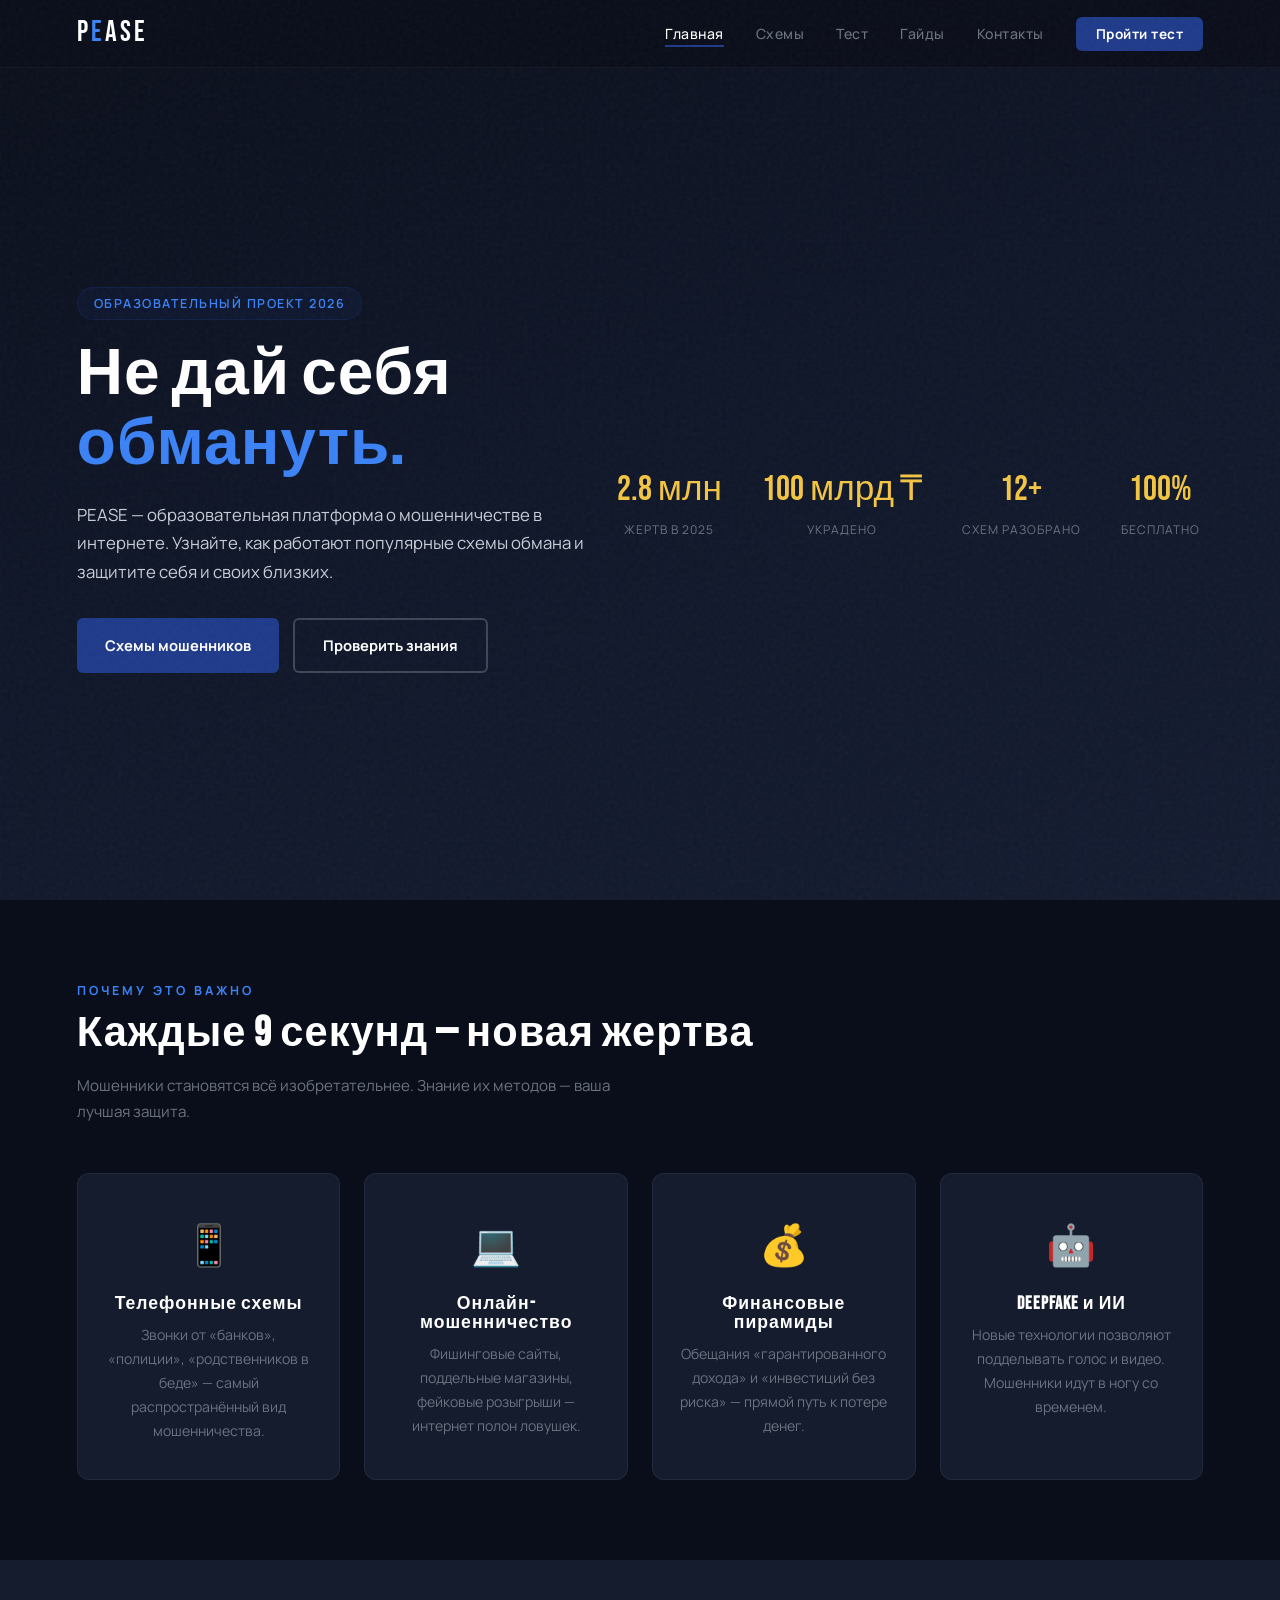
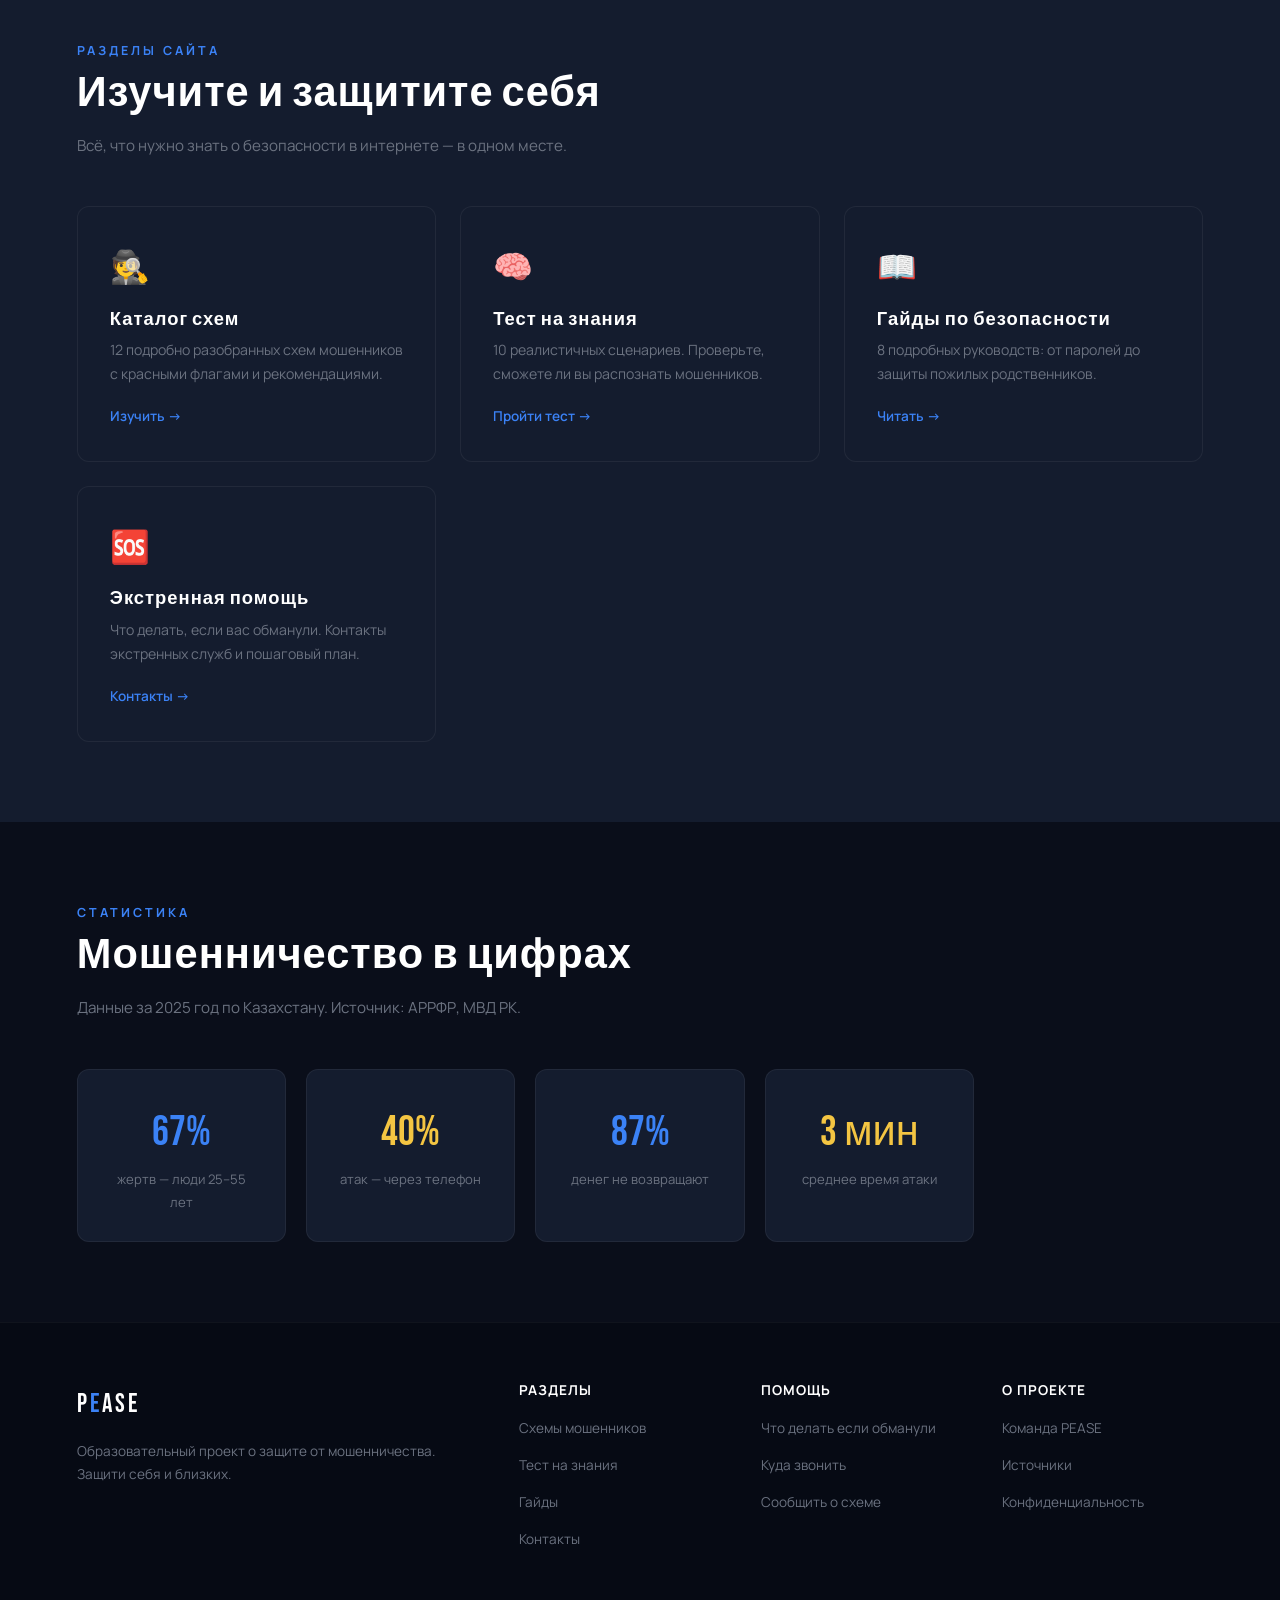
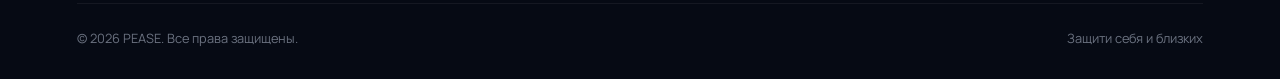
==== index.html @ ec1aa745 "Initial commit: PEASE anti-fraud education website for Kazakhstan Co-Authored-By: Claude Opus 4.6 <n" ====
<!DOCTYPE html>
<html lang="ru">
<head>
  <meta charset="UTF-8">
  <meta name="viewport" content="width=device-width, initial-scale=1.0">
  <title>PEASE — Защити себя и близких от мошенников</title>
  <link rel="stylesheet" href="css/style.css">
</head>
<body>

<!-- NAV -->
<nav class="nav">
  <a href="index.html" class="nav-logo">P<span class="accent-letter">E</span>ASE</a>
  <ul class="nav-links" id="navLinks">
    <li><a href="index.html" class="active">Главная</a></li>
    <li><a href="schemes.html">Схемы</a></li>
    <li><a href="quiz.html">Тест</a></li>
    <li><a href="guides.html">Гайды</a></li>
    <li><a href="contacts.html">Контакты</a></li>
    <li><a href="quiz.html" class="nav-cta">Пройти тест</a></li>
  </ul>
  <button class="hamburger" id="hamburger" aria-label="Меню">
    <span></span><span></span><span></span>
  </button>
</nav>

<!-- HERO -->
<section class="hero" style="min-height:100vh;">
  <div class="hero-content">
    <div class="hero-badge">Образовательный проект 2026</div>
    <h1>Не дай себя<br><span class="accent">обмануть.</span></h1>
    <p>
      PEASE — образовательная платформа о мошенничестве в интернете.
      Узнайте, как работают популярные схемы обмана и защитите себя и своих близких.
    </p>
    <div class="btn-group">
      <a href="schemes.html" class="btn btn-accent">Схемы мошенников</a>
      <a href="quiz.html" class="btn btn-outline">Проверить знания</a>
    </div>
  </div>
  <div class="hero-stats">
    <div class="stat"><div class="num">2.8 млн</div><div class="lbl">Жертв в 2025</div></div>
    <div class="stat"><div class="num">100 млрд ₸</div><div class="lbl">Украдено</div></div>
    <div class="stat"><div class="num">12+</div><div class="lbl">Схем разобрано</div></div>
    <div class="stat"><div class="num">100%</div><div class="lbl">Бесплатно</div></div>
  </div>
</section>

<!-- WHY IT MATTERS -->
<section>
  <div class="section-tag">Почему это важно</div>
  <h2 class="section-title">Каждые 9 секунд — новая жертва</h2>
  <p class="section-sub">Мошенники становятся всё изобретательнее. Знание их методов — ваша лучшая защита.</p>

  <div style="display:grid; grid-template-columns:repeat(auto-fill, minmax(260px,1fr)); gap:24px;">
    <div class="card fade-in" style="text-align:center; padding:36px 24px;">
      <div style="font-size:40px; margin-bottom:16px;">📱</div>
      <h3 style="font-size:1.1rem; margin-bottom:10px;">Телефонные схемы</h3>
      <p style="font-size:0.88rem; color:var(--text-muted);">Звонки от «банков», «полиции», «родственников в беде» — самый распространённый вид мошенничества.</p>
    </div>
    <div class="card fade-in" style="text-align:center; padding:36px 24px;">
      <div style="font-size:40px; margin-bottom:16px;">💻</div>
      <h3 style="font-size:1.1rem; margin-bottom:10px;">Онлайн-мошенничество</h3>
      <p style="font-size:0.88rem; color:var(--text-muted);">Фишинговые сайты, поддельные магазины, фейковые розыгрыши — интернет полон ловушек.</p>
    </div>
    <div class="card fade-in" style="text-align:center; padding:36px 24px;">
      <div style="font-size:40px; margin-bottom:16px;">💰</div>
      <h3 style="font-size:1.1rem; margin-bottom:10px;">Финансовые пирамиды</h3>
      <p style="font-size:0.88rem; color:var(--text-muted);">Обещания «гарантированного дохода» и «инвестиций без риска» — прямой путь к потере денег.</p>
    </div>
    <div class="card fade-in" style="text-align:center; padding:36px 24px;">
      <div style="font-size:40px; margin-bottom:16px;">🤖</div>
      <h3 style="font-size:1.1rem; margin-bottom:10px;">Deepfake и ИИ</h3>
      <p style="font-size:0.88rem; color:var(--text-muted);">Новые технологии позволяют подделывать голос и видео. Мошенники идут в ногу со временем.</p>
    </div>
  </div>
</section>

<!-- QUICK LINKS -->
<section style="background:var(--card-bg);">
  <div class="section-tag">Разделы сайта</div>
  <h2 class="section-title">Изучите и защитите себя</h2>
  <p class="section-sub">Всё, что нужно знать о безопасности в интернете — в одном месте.</p>

  <div style="display:grid; grid-template-columns:repeat(auto-fill, minmax(300px,1fr)); gap:24px;">
    <a href="schemes.html" class="card fade-in" style="padding:32px; display:block;">
      <div style="font-size:32px; margin-bottom:16px;">🕵️</div>
      <h3 style="font-size:1.15rem; margin-bottom:8px;">Каталог схем</h3>
      <p style="font-size:0.88rem; color:var(--text-muted); margin-bottom:16px;">12 подробно разобранных схем мошенников с красными флагами и рекомендациями.</p>
      <span style="color:var(--accent-light); font-weight:600; font-size:0.85rem;">Изучить →</span>
    </a>
    <a href="quiz.html" class="card fade-in" style="padding:32px; display:block;">
      <div style="font-size:32px; margin-bottom:16px;">🧠</div>
      <h3 style="font-size:1.15rem; margin-bottom:8px;">Тест на знания</h3>
      <p style="font-size:0.88rem; color:var(--text-muted); margin-bottom:16px;">10 реалистичных сценариев. Проверьте, сможете ли вы распознать мошенников.</p>
      <span style="color:var(--accent-light); font-weight:600; font-size:0.85rem;">Пройти тест →</span>
    </a>
    <a href="guides.html" class="card fade-in" style="padding:32px; display:block;">
      <div style="font-size:32px; margin-bottom:16px;">📖</div>
      <h3 style="font-size:1.15rem; margin-bottom:8px;">Гайды по безопасности</h3>
      <p style="font-size:0.88rem; color:var(--text-muted); margin-bottom:16px;">8 подробных руководств: от паролей до защиты пожилых родственников.</p>
      <span style="color:var(--accent-light); font-weight:600; font-size:0.85rem;">Читать →</span>
    </a>
    <a href="contacts.html" class="card fade-in" style="padding:32px; display:block;">
      <div style="font-size:32px; margin-bottom:16px;">🆘</div>
      <h3 style="font-size:1.15rem; margin-bottom:8px;">Экстренная помощь</h3>
      <p style="font-size:0.88rem; color:var(--text-muted); margin-bottom:16px;">Что делать, если вас обманули. Контакты экстренных служб и пошаговый план.</p>
      <span style="color:var(--accent-light); font-weight:600; font-size:0.85rem;">Контакты →</span>
    </a>
  </div>
</section>

<!-- STATS SECTION -->
<section>
  <div class="section-tag">Статистика</div>
  <h2 class="section-title">Мошенничество в цифрах</h2>
  <p class="section-sub">Данные за 2025 год по Казахстану. Источник: АРРФР, МВД РК.</p>

  <div style="display:grid; grid-template-columns:repeat(auto-fill, minmax(200px,1fr)); gap:20px;">
    <div class="card fade-in" style="text-align:center; padding:28px;">
      <div style="font-family:'Bebas Neue',sans-serif; font-size:2.6rem; color:var(--accent-light);">67%</div>
      <div style="font-size:0.82rem; color:var(--text-muted);">жертв — люди 25–55 лет</div>
    </div>
    <div class="card fade-in" style="text-align:center; padding:28px;">
      <div style="font-family:'Bebas Neue',sans-serif; font-size:2.6rem; color:var(--gold);">40%</div>
      <div style="font-size:0.82rem; color:var(--text-muted);">атак — через телефон</div>
    </div>
    <div class="card fade-in" style="text-align:center; padding:28px;">
      <div style="font-family:'Bebas Neue',sans-serif; font-size:2.6rem; color:var(--accent-light);">87%</div>
      <div style="font-size:0.82rem; color:var(--text-muted);">денег не возвращают</div>
    </div>
    <div class="card fade-in" style="text-align:center; padding:28px;">
      <div style="font-family:'Bebas Neue',sans-serif; font-size:2.6rem; color:var(--gold);">3 мин</div>
      <div style="font-size:0.82rem; color:var(--text-muted);">среднее время атаки</div>
    </div>
  </div>
</section>

<!-- FOOTER -->
<footer class="footer">
  <div class="footer-grid">
    <div class="footer-brand">
      <a href="index.html" class="nav-logo" style="font-size:1.6rem;">P<span class="accent-letter">E</span>ASE</a>
      <p>Образовательный проект о защите от мошенничества. Защити себя и близких.</p>
    </div>
    <div class="footer-col">
      <h4>Разделы</h4>
      <ul>
        <li><a href="schemes.html">Схемы мошенников</a></li>
        <li><a href="quiz.html">Тест на знания</a></li>
        <li><a href="guides.html">Гайды</a></li>
        <li><a href="contacts.html">Контакты</a></li>
      </ul>
    </div>
    <div class="footer-col">
      <h4>Помощь</h4>
      <ul>
        <li><a href="contacts.html">Что делать если обманули</a></li>
        <li><a href="contacts.html">Куда звонить</a></li>
        <li><a href="contacts.html">Сообщить о схеме</a></li>
      </ul>
    </div>
    <div class="footer-col">
      <h4>О проекте</h4>
      <ul>
        <li><a href="#">Команда PEASE</a></li>
        <li><a href="#">Источники</a></li>
        <li><a href="#">Конфиденциальность</a></li>
      </ul>
    </div>
  </div>
  <div class="footer-bottom">
    <span>&copy; 2026 PEASE. Все права защищены.</span>
    <span>Защити себя и близких</span>
  </div>
</footer>

<script src="js/main.js"></script>
</body>
</html>
---- css/style.css ----
/* ══════════════════════════════════════════════
   PEASE — Anti-Fraud Education Website
   Shared Styles
   ══════════════════════════════════════════════ */

@import url('https://fonts.googleapis.com/css2?family=Bebas+Neue&family=Manrope:wght@300;400;500;600;700;800&display=swap');

*, *::before, *::after { box-sizing: border-box; margin: 0; padding: 0; }

:root {
  --navy: #0a0e1a;
  --accent: #1e3a8a;
  --accent-light: #3b82f6;
  --gold: #f4c542;
  --card-bg: #141c2e;
  --card-border: rgba(255,255,255,0.06);
  --text: #c8cdd8;
  --text-muted: #6b7280;
  --white: #ffffff;
  --section-pad: 80px 6%;
}

html { scroll-behavior: smooth; }

body {
  font-family: 'Manrope', system-ui, sans-serif;
  background: var(--navy);
  color: var(--text);
  line-height: 1.7;
  overflow-x: hidden;
}

/* ── NOISE OVERLAY ── */
body::before {
  content: '';
  position: fixed; inset: 0;
  background-image: url("data:image/svg+xml,%3Csvg viewBox='0 0 256 256' xmlns='http://www.w3.org/2000/svg'%3E%3Cfilter id='n'%3E%3CfeTurbulence type='fractalNoise' baseFrequency='0.85' numOctaves='4' stitchTiles='stitch'/%3E%3C/filter%3E%3Crect width='100%25' height='100%25' filter='url(%23n)' opacity='0.04'/%3E%3C/svg%3E");
  pointer-events: none;
  z-index: 9999;
}

/* ── TYPOGRAPHY ── */
h1, h2, h3, h4 {
  font-family: 'Bebas Neue', sans-serif;
  color: var(--white);
  line-height: 1.1;
  letter-spacing: 1px;
}

a { color: inherit; text-decoration: none; }

/* ── NAV ── */
.nav {
  position: fixed; top: 0; width: 100%; z-index: 1000;
  background: rgba(10,14,26,0.92);
  backdrop-filter: blur(12px);
  -webkit-backdrop-filter: blur(12px);
  border-bottom: 1px solid rgba(255,255,255,0.04);
  display: flex; align-items: center; justify-content: space-between;
  padding: 0 6%;
  height: 68px;
  transition: background 0.3s;
}

.nav-logo {
  display: flex; align-items: center; gap: 0;
  text-decoration: none;
  font-family: 'Bebas Neue', sans-serif;
  font-size: 1.8rem;
  letter-spacing: 3px;
  color: var(--white);
}

.nav-logo .accent-letter { color: var(--accent-light); }

.nav-links {
  display: flex; gap: 32px; list-style: none; align-items: center;
}

.nav-links a {
  color: var(--text-muted);
  font-size: 0.88rem;
  font-weight: 500;
  letter-spacing: 0.5px;
  transition: color 0.25s;
  position: relative;
}

.nav-links a:hover,
.nav-links a.active { color: var(--white); }

.nav-links a.active::after {
  content: '';
  position: absolute;
  bottom: -4px; left: 0; right: 0;
  height: 2px;
  background: var(--accent);
}

.nav-cta {
  background: var(--accent) !important;
  color: var(--white) !important;
  padding: 8px 20px;
  border-radius: 6px;
  font-weight: 700 !important;
  font-size: 0.85rem !important;
  transition: transform 0.2s, box-shadow 0.2s;
}

.nav-cta:hover {
  transform: translateY(-1px);
  box-shadow: 0 4px 16px rgba(30,58,138,0.4);
}

.hamburger {
  display: none; flex-direction: column; gap: 5px;
  cursor: pointer; background: none; border: none; padding: 4px;
}

.hamburger span {
  width: 24px; height: 2px; background: var(--white);
  transition: transform 0.3s, opacity 0.3s;
  display: block;
}

.hamburger.active span:nth-child(1) { transform: rotate(45deg) translate(5px, 5px); }
.hamburger.active span:nth-child(2) { opacity: 0; }
.hamburger.active span:nth-child(3) { transform: rotate(-45deg) translate(5px, -5px); }

/* ── HERO (shared base) ── */
.hero {
  min-height: 60vh;
  display: flex; align-items: center;
  padding: 120px 6% 60px;
  position: relative; overflow: hidden;
  background: linear-gradient(160deg, var(--navy) 0%, #0f1628 50%, #131b30 100%);
}

.hero::before {
  content: '';
  position: absolute; inset: 0;
  background-image:
    linear-gradient(rgba(30,58,138,0.03) 1px, transparent 1px),
    linear-gradient(90deg, rgba(30,58,138,0.03) 1px, transparent 1px);
  background-size: 60px 60px;
}

.hero-content { position: relative; max-width: 700px; z-index: 1; }

.hero-badge {
  display: inline-block;
  background: rgba(30,58,138,0.12);
  color: var(--accent-light);
  border: 1px solid rgba(30,58,138,0.25);
  padding: 5px 16px;
  border-radius: 20px;
  font-size: 0.78rem;
  font-weight: 600;
  letter-spacing: 1.5px;
  text-transform: uppercase;
  margin-bottom: 20px;
}

.hero h1 {
  font-size: clamp(2.4rem, 6vw, 4rem);
  margin-bottom: 20px;
}

.hero h1 .accent { color: var(--accent-light); }

.hero p {
  color: var(--text);
  font-size: 1.05rem;
  margin-bottom: 32px;
  max-width: 540px;
}

.hero-stats {
  display: flex; gap: 40px; margin-top: 40px;
}

.stat { text-align: center; }
.stat .num {
  font-family: 'Bebas Neue', sans-serif;
  font-size: 2.2rem; color: var(--gold);
}
.stat .lbl {
  font-size: 0.75rem; color: var(--text-muted);
  text-transform: uppercase; letter-spacing: 1px;
}

/* ── BUTTONS ── */
.btn {
  padding: 13px 28px; border-radius: 6px;
  font-size: 0.92rem; font-weight: 700;
  font-family: 'Manrope', sans-serif;
  cursor: pointer; border: none;
  display: inline-flex; align-items: center; gap: 8px;
  transition: transform 0.2s, box-shadow 0.2s;
}

.btn:hover {
  transform: translateY(-2px);
  box-shadow: 0 6px 20px rgba(0,0,0,0.3);
}

.btn-accent { background: var(--accent); color: var(--white); }
.btn-accent:hover { box-shadow: 0 6px 24px rgba(30,58,138,0.4); }

.btn-outline {
  background: transparent; color: var(--white);
  border: 2px solid rgba(255,255,255,0.2);
}
.btn-outline:hover { border-color: var(--white); }

.btn-gold { background: var(--gold); color: var(--navy); }

.btn-group { display: flex; gap: 14px; flex-wrap: wrap; }

/* ── SECTION COMMONS ── */
section { padding: var(--section-pad); }

.section-tag {
  color: var(--accent-light);
  font-size: 0.78rem; font-weight: 700;
  letter-spacing: 3px; text-transform: uppercase;
  margin-bottom: 10px;
}

.section-title {
  font-size: clamp(1.8rem, 3.5vw, 2.6rem);
  margin-bottom: 16px;
}

.section-sub {
  color: var(--text-muted);
  max-width: 560px; margin-bottom: 48px;
  font-size: 0.95rem;
}

/* ── CARDS ── */
.card {
  background: var(--card-bg);
  border: 1px solid var(--card-border);
  border-radius: 12px;
  padding: 28px;
  transition: transform 0.3s, box-shadow 0.3s, border-color 0.3s;
}

.card:hover {
  transform: translateY(-4px);
  box-shadow: 0 12px 40px rgba(0,0,0,0.3);
  border-color: rgba(30,58,138,0.15);
}

/* ── FILTER BAR ── */
.filter-bar {
  display: flex; gap: 8px; flex-wrap: wrap;
  margin-bottom: 40px;
}

.filter-btn {
  padding: 8px 20px;
  border-radius: 20px;
  border: 1px solid rgba(255,255,255,0.1);
  background: transparent;
  color: var(--text-muted);
  font-family: 'Manrope', sans-serif;
  font-size: 0.85rem; font-weight: 600;
  cursor: pointer;
  transition: all 0.25s;
}

.filter-btn:hover { border-color: var(--accent); color: var(--white); }

.filter-btn.active {
  background: var(--accent);
  border-color: var(--accent);
  color: var(--white);
}

/* ── ACCORDION ── */
.accordion-item {
  border-bottom: 1px solid rgba(255,255,255,0.06);
}

.accordion-btn {
  width: 100%; text-align: left;
  background: none; border: none;
  color: var(--white);
  font-family: 'Manrope', sans-serif;
  font-size: 0.95rem; font-weight: 600;
  padding: 18px 0;
  cursor: pointer;
  display: flex; justify-content: space-between; align-items: center;
  transition: color 0.2s;
}

.accordion-btn:hover { color: var(--accent-light); }

.accordion-btn::after {
  content: '+';
  font-size: 1.3rem;
  color: var(--accent-light);
  transition: transform 0.3s;
}

.accordion-btn.active::after {
  transform: rotate(45deg);
}

.accordion-content {
  max-height: 0;
  overflow: hidden;
  transition: max-height 0.4s ease;
}

.accordion-content-inner {
  padding: 0 0 18px;
  color: var(--text-muted);
  font-size: 0.9rem;
  line-height: 1.7;
}

/* ── DANGER BADGE ── */
.badge {
  display: inline-block;
  padding: 3px 10px;
  border-radius: 4px;
  font-size: 0.7rem;
  font-weight: 700;
  text-transform: uppercase;
  letter-spacing: 1px;
}

.badge-high {
  background: rgba(30,58,138,0.15);
  color: var(--accent-light);
}

.badge-medium {
  background: rgba(244,197,66,0.15);
  color: var(--gold);
}

/* ── SCHEME CARDS GRID ── */
.schemes-grid {
  display: grid;
  grid-template-columns: repeat(auto-fill, minmax(340px, 1fr));
  gap: 24px;
}

.scheme-card {
  background: var(--card-bg);
  border: 1px solid var(--card-border);
  border-radius: 12px;
  overflow: hidden;
  transition: transform 0.3s, box-shadow 0.3s;
}

.scheme-card:hover {
  transform: translateY(-4px);
  box-shadow: 0 12px 40px rgba(0,0,0,0.3);
}

.scheme-card-header {
  padding: 24px 24px 0;
  display: flex; align-items: flex-start; gap: 16px;
}

.scheme-icon {
  width: 52px; height: 52px;
  border-radius: 12px;
  background: rgba(30,58,138,0.1);
  display: flex; align-items: center; justify-content: center;
  font-size: 24px;
  flex-shrink: 0;
}

.scheme-card-header .info { flex: 1; }
.scheme-card-header .info h3 {
  font-family: 'Manrope', sans-serif;
  font-size: 1.05rem; font-weight: 700;
  margin-bottom: 6px; letter-spacing: 0;
}

.scheme-card-body {
  padding: 16px 24px 24px;
}

.scheme-card-body > p {
  font-size: 0.88rem;
  color: var(--text-muted);
  margin-bottom: 16px;
}

.scheme-details { border-top: 1px solid rgba(255,255,255,0.06); }

.scheme-detail-btn {
  width: 100%; text-align: left;
  background: none; border: none; border-bottom: 1px solid rgba(255,255,255,0.04);
  color: var(--text);
  font-family: 'Manrope', sans-serif;
  font-size: 0.85rem; font-weight: 600;
  padding: 14px 0;
  cursor: pointer;
  display: flex; justify-content: space-between; align-items: center;
  transition: color 0.2s;
}

.scheme-detail-btn:hover { color: var(--accent-light); }

.scheme-detail-btn::after {
  content: '▸';
  color: var(--accent-light);
  transition: transform 0.3s;
  font-size: 0.8rem;
}

.scheme-detail-btn.active::after { transform: rotate(90deg); }

.scheme-detail-content {
  max-height: 0; overflow: hidden;
  transition: max-height 0.4s ease;
}

.scheme-detail-inner {
  padding: 8px 0 14px;
  font-size: 0.84rem;
  color: var(--text-muted);
  line-height: 1.8;
}

.scheme-detail-inner ol,
.scheme-detail-inner ul {
  padding-left: 18px;
}

.scheme-detail-inner li { margin-bottom: 6px; }

.red-flag {
  color: var(--accent-light);
  font-weight: 600;
}

/* ── QUIZ ── */
.quiz-container {
  max-width: 720px;
  margin: 0 auto;
}

.quiz-progress {
  display: flex; align-items: center; gap: 16px;
  margin-bottom: 32px;
}

.progress-bar {
  flex: 1; height: 6px;
  background: rgba(255,255,255,0.08);
  border-radius: 3px; overflow: hidden;
}

.progress-fill {
  height: 100%;
  background: linear-gradient(90deg, var(--accent), var(--gold));
  border-radius: 3px;
  transition: width 0.4s ease;
  width: 0%;
}

.progress-text {
  font-size: 0.8rem;
  color: var(--text-muted);
  font-weight: 600;
  white-space: nowrap;
}

.quiz-level-badge {
  display: inline-block;
  padding: 4px 12px;
  border-radius: 4px;
  font-size: 0.72rem;
  font-weight: 700;
  text-transform: uppercase;
  letter-spacing: 1px;
  margin-bottom: 20px;
}

.level-beginner { background: rgba(76,175,80,0.15); color: #4caf50; }
.level-intermediate { background: rgba(244,197,66,0.15); color: var(--gold); }
.level-expert { background: rgba(30,58,138,0.15); color: var(--accent-light); }

.quiz-question-card {
  background: var(--card-bg);
  border: 1px solid var(--card-border);
  border-radius: 16px;
  padding: 36px;
}

.quiz-scenario {
  background: rgba(255,255,255,0.03);
  border: 1px solid rgba(255,255,255,0.06);
  border-radius: 10px;
  padding: 20px;
  margin-bottom: 28px;
  font-size: 0.92rem;
  line-height: 1.7;
}

.quiz-scenario .label {
  font-size: 0.72rem;
  font-weight: 700;
  text-transform: uppercase;
  letter-spacing: 1.5px;
  color: var(--accent-light);
  margin-bottom: 10px;
}

.quiz-options {
  display: flex; flex-direction: column; gap: 12px;
}

.quiz-option {
  padding: 16px 20px;
  background: rgba(255,255,255,0.03);
  border: 2px solid rgba(255,255,255,0.08);
  border-radius: 10px;
  cursor: pointer;
  font-family: 'Manrope', sans-serif;
  font-size: 0.9rem;
  color: var(--text);
  text-align: left;
  transition: all 0.25s;
  display: flex; align-items: center; gap: 12px;
}

.quiz-option:hover {
  border-color: rgba(30,58,138,0.4);
  background: rgba(30,58,138,0.05);
}

.quiz-option .letter {
  width: 32px; height: 32px;
  border-radius: 8px;
  background: rgba(255,255,255,0.06);
  display: flex; align-items: center; justify-content: center;
  font-weight: 700; font-size: 0.82rem;
  color: var(--text-muted);
  flex-shrink: 0;
  transition: all 0.25s;
}

.quiz-option:hover .letter {
  background: var(--accent);
  color: var(--white);
}

.quiz-option.correct {
  border-color: #4caf50;
  background: rgba(76,175,80,0.08);
}
.quiz-option.correct .letter { background: #4caf50; color: var(--white); }

.quiz-option.wrong {
  border-color: var(--accent);
  background: rgba(30,58,138,0.08);
}
.quiz-option.wrong .letter { background: var(--accent); color: var(--white); }

.quiz-option.disabled { pointer-events: none; opacity: 0.6; }

.quiz-feedback {
  margin-top: 20px;
  padding: 18px;
  border-radius: 10px;
  font-size: 0.88rem;
  line-height: 1.7;
  display: none;
}

.quiz-feedback.correct {
  background: rgba(76,175,80,0.08);
  border: 1px solid rgba(76,175,80,0.2);
  color: #a5d6a7;
}

.quiz-feedback.wrong {
  background: rgba(30,58,138,0.08);
  border: 1px solid rgba(30,58,138,0.2);
  color: #ef9a9a;
}

.quiz-next {
  margin-top: 20px;
  display: none;
}

.quiz-score {
  display: flex; gap: 20px; margin: 24px 0;
}

.score-item {
  text-align: center; flex: 1;
  padding: 20px;
  background: rgba(255,255,255,0.03);
  border-radius: 10px;
}

.score-item .val {
  font-family: 'Bebas Neue', sans-serif;
  font-size: 2.4rem;
  color: var(--gold);
}

.score-item .label {
  font-size: 0.75rem;
  color: var(--text-muted);
  text-transform: uppercase;
  letter-spacing: 1px;
}

/* Quiz result */
.quiz-result {
  text-align: center;
}

.result-badge {
  width: 120px; height: 120px;
  margin: 0 auto 24px;
  border-radius: 50%;
  display: flex; align-items: center; justify-content: center;
  font-size: 48px;
}

.result-badge.great { background: rgba(76,175,80,0.15); }
.result-badge.good { background: rgba(244,197,66,0.15); }
.result-badge.poor { background: rgba(30,58,138,0.15); }

/* ── GUIDES ── */
.guides-grid {
  display: grid;
  grid-template-columns: repeat(auto-fill, minmax(340px, 1fr));
  gap: 24px;
}

.guide-card {
  background: var(--card-bg);
  border: 1px solid var(--card-border);
  border-radius: 12px;
  overflow: hidden;
  transition: transform 0.3s, box-shadow 0.3s;
}

.guide-card:hover {
  transform: translateY(-4px);
  box-shadow: 0 12px 40px rgba(0,0,0,0.3);
}

.guide-card-header {
  padding: 28px 24px;
  cursor: pointer;
  display: flex; align-items: flex-start; gap: 16px;
}

.guide-icon {
  width: 52px; height: 52px;
  border-radius: 12px;
  background: rgba(244,197,66,0.1);
  display: flex; align-items: center; justify-content: center;
  font-size: 24px; flex-shrink: 0;
}

.guide-card-header .info { flex: 1; }
.guide-card-header .info h3 {
  font-family: 'Manrope', sans-serif;
  font-size: 1.02rem; font-weight: 700;
  margin-bottom: 6px; letter-spacing: 0;
}
.guide-card-header .info p {
  font-size: 0.84rem;
  color: var(--text-muted);
}

.guide-toggle {
  color: var(--accent-light); font-size: 1.4rem;
  transition: transform 0.3s;
  flex-shrink: 0; margin-top: 4px;
}

.guide-card.open .guide-toggle { transform: rotate(45deg); }

.guide-card-content {
  max-height: 0; overflow: hidden;
  transition: max-height 0.5s ease;
}

.guide-card-inner {
  padding: 0 24px 28px;
  border-top: 1px solid rgba(255,255,255,0.06);
}

.guide-card-inner h4 {
  font-family: 'Manrope', sans-serif;
  font-size: 0.9rem; font-weight: 700;
  color: var(--gold);
  margin: 20px 0 10px;
  letter-spacing: 0;
}

.guide-card-inner ol,
.guide-card-inner ul {
  padding-left: 20px;
  font-size: 0.88rem;
  color: var(--text);
}

.guide-card-inner li { margin-bottom: 8px; }

.pro-tip {
  background: rgba(244,197,66,0.08);
  border-left: 3px solid var(--gold);
  padding: 14px 18px;
  margin: 16px 0;
  border-radius: 0 8px 8px 0;
  font-size: 0.86rem;
  color: var(--text);
}

.pro-tip strong { color: var(--gold); }

.mistakes-block {
  background: rgba(30,58,138,0.06);
  border-left: 3px solid var(--accent);
  padding: 14px 18px;
  margin: 16px 0;
  border-radius: 0 8px 8px 0;
}

.mistakes-block strong { color: var(--accent-light); }

.mistakes-block ul {
  padding-left: 18px;
  font-size: 0.86rem;
}

/* ── CONTACTS PAGE ── */
.timeline {
  position: relative;
  padding-left: 40px;
  max-width: 680px;
}

.timeline::before {
  content: '';
  position: absolute;
  left: 15px; top: 0; bottom: 0;
  width: 2px;
  background: linear-gradient(to bottom, var(--accent), var(--gold));
}

.timeline-item {
  position: relative;
  margin-bottom: 32px;
  padding: 20px 24px;
  background: var(--card-bg);
  border: 1px solid var(--card-border);
  border-radius: 10px;
}

.timeline-item::before {
  content: attr(data-step);
  position: absolute;
  left: -40px; top: 20px;
  width: 30px; height: 30px;
  background: var(--accent);
  color: var(--white);
  border-radius: 50%;
  display: flex; align-items: center; justify-content: center;
  font-size: 0.78rem; font-weight: 800;
}

.timeline-item h4 {
  font-family: 'Manrope', sans-serif;
  font-size: 1rem; font-weight: 700;
  margin-bottom: 8px; letter-spacing: 0;
}

.timeline-item p {
  font-size: 0.88rem;
  color: var(--text-muted);
}

.contacts-grid {
  display: grid;
  grid-template-columns: repeat(auto-fill, minmax(280px, 1fr));
  gap: 20px;
}

.contact-card {
  background: var(--card-bg);
  border: 1px solid var(--card-border);
  border-radius: 12px;
  padding: 28px;
  text-align: center;
  transition: transform 0.3s, box-shadow 0.3s;
}

.contact-card:hover {
  transform: translateY(-4px);
  box-shadow: 0 8px 30px rgba(0,0,0,0.3);
}

.contact-card-icon {
  width: 60px; height: 60px;
  margin: 0 auto 16px;
  border-radius: 50%;
  background: rgba(30,58,138,0.1);
  display: flex; align-items: center; justify-content: center;
  font-size: 28px;
}

.contact-card h3 {
  font-family: 'Manrope', sans-serif;
  font-size: 1rem; font-weight: 700;
  margin-bottom: 6px; letter-spacing: 0;
}

.contact-card .phone {
  font-family: 'Bebas Neue', sans-serif;
  font-size: 1.6rem; color: var(--gold);
  letter-spacing: 2px; margin: 10px 0;
}

.contact-card p {
  font-size: 0.82rem;
  color: var(--text-muted);
}

/* ── REPORT FORM ── */
.report-form {
  max-width: 600px;
  display: flex; flex-direction: column; gap: 16px;
}

.report-form label {
  font-size: 0.85rem;
  font-weight: 600;
  color: var(--text);
  margin-bottom: -8px;
}

.report-form input,
.report-form textarea,
.report-form select {
  width: 100%;
  padding: 13px 16px;
  background: var(--card-bg);
  border: 1.5px solid rgba(255,255,255,0.08);
  border-radius: 8px;
  color: var(--white);
  font-family: 'Manrope', sans-serif;
  font-size: 0.9rem;
  transition: border-color 0.25s;
}

.report-form input::placeholder,
.report-form textarea::placeholder {
  color: var(--text-muted);
}

.report-form input:focus,
.report-form textarea:focus,
.report-form select:focus {
  outline: none;
  border-color: var(--accent);
}

.report-form textarea { min-height: 120px; resize: vertical; }

.report-form select option {
  background: var(--card-bg);
  color: var(--white);
}

.form-row {
  display: grid;
  grid-template-columns: 1fr 1fr;
  gap: 16px;
}

/* ── FOOTER ── */
.footer {
  background: #060a14;
  border-top: 1px solid rgba(255,255,255,0.04);
  padding: 60px 6% 30px;
}

.footer-grid {
  display: grid;
  grid-template-columns: 2fr 1fr 1fr 1fr;
  gap: 40px;
  margin-bottom: 40px;
}

.footer-brand p {
  font-size: 0.85rem;
  color: var(--text-muted);
  margin-top: 14px;
  line-height: 1.7;
}

.footer-col h4 {
  font-family: 'Manrope', sans-serif;
  color: var(--white);
  font-size: 0.85rem;
  font-weight: 700;
  margin-bottom: 16px;
  text-transform: uppercase;
  letter-spacing: 1px;
}

.footer-col ul { list-style: none; }
.footer-col li { margin-bottom: 10px; }
.footer-col a {
  color: var(--text-muted);
  font-size: 0.85rem;
  transition: color 0.2s;
}
.footer-col a:hover { color: var(--accent-light); }

.footer-bottom {
  border-top: 1px solid rgba(255,255,255,0.06);
  padding-top: 24px;
  display: flex; justify-content: space-between; align-items: center;
  font-size: 0.8rem; color: var(--text-muted);
  flex-wrap: wrap; gap: 10px;
}

/* ── TOAST ── */
#toast {
  position: fixed; bottom: 30px; right: 30px;
  background: var(--accent); color: var(--white);
  padding: 14px 24px; border-radius: 10px;
  box-shadow: 0 4px 20px rgba(30,58,138,0.4);
  font-size: 0.88rem; font-weight: 600;
  transform: translateY(80px); opacity: 0;
  transition: transform 0.35s, opacity 0.35s;
  z-index: 9998;
}

#toast.show { transform: translateY(0); opacity: 1; }

/* ── FADE-IN ANIMATION ── */
.fade-in {
  opacity: 0;
  transform: translateY(24px);
  transition: opacity 0.6s ease, transform 0.6s ease;
}

.fade-in.visible {
  opacity: 1;
  transform: translateY(0);
}

/* ── MOBILE ── */
@media (max-width: 768px) {
  :root { --section-pad: 60px 5%; }

  .nav-links {
    display: none;
    flex-direction: column; gap: 0;
  }

  .nav-links.open {
    display: flex;
    position: absolute;
    top: 68px; left: 0; right: 0;
    background: rgba(10,14,26,0.98);
    border-bottom: 1px solid rgba(255,255,255,0.06);
  }

  .nav-links.open li {
    border-bottom: 1px solid rgba(255,255,255,0.04);
  }

  .nav-links.open a {
    display: block; padding: 14px 6%;
  }

  .hamburger { display: flex; }

  .hero { min-height: 50vh; padding: 100px 5% 40px; }
  .hero h1 { font-size: clamp(1.8rem, 8vw, 2.8rem); }
  .hero-stats { flex-wrap: wrap; gap: 20px; }

  .schemes-grid,
  .guides-grid { grid-template-columns: 1fr; }

  .contacts-grid { grid-template-columns: 1fr; }
  .footer-grid { grid-template-columns: 1fr 1fr; }
  .form-row { grid-template-columns: 1fr; }
  .quiz-question-card { padding: 24px 18px; }
  .quiz-score { flex-direction: column; }
}

@media (max-width: 480px) {
  .footer-grid { grid-template-columns: 1fr; }
  .hero-stats { justify-content: center; }
  .filter-bar { justify-content: center; }
}
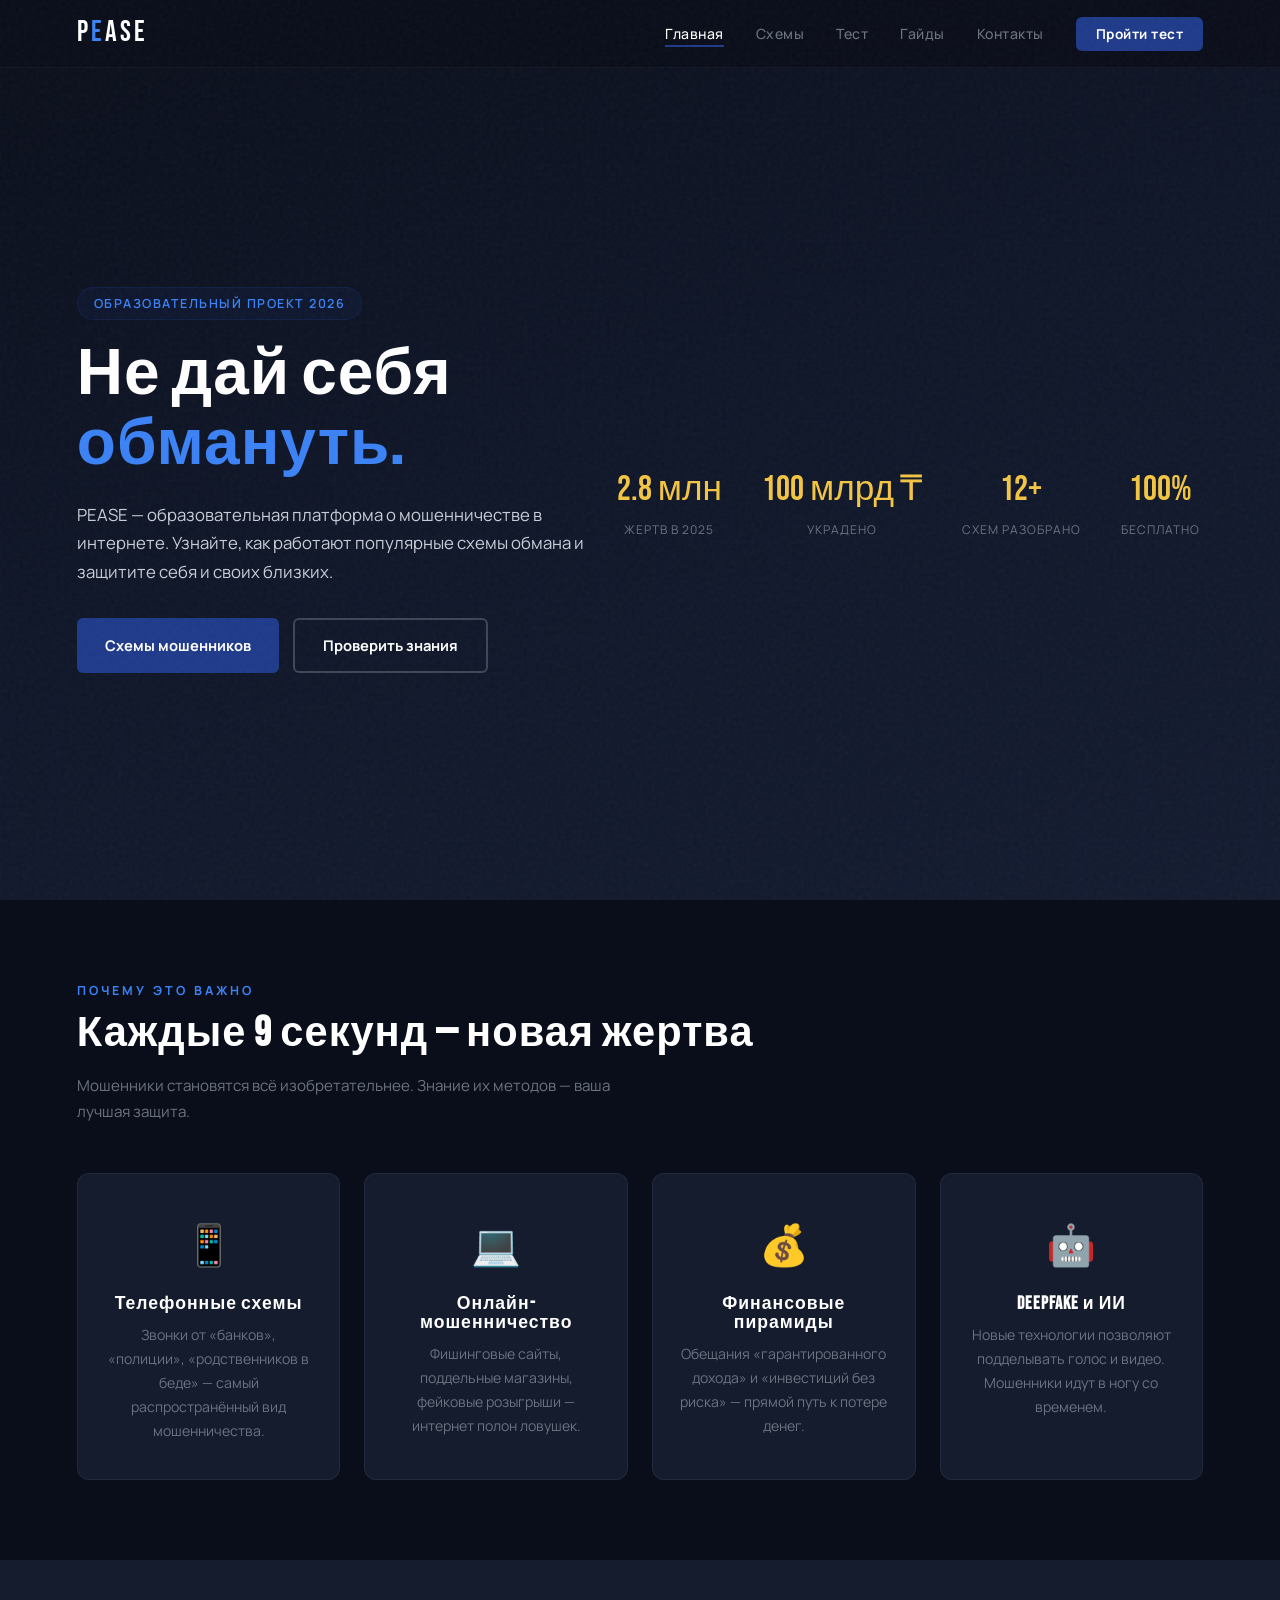
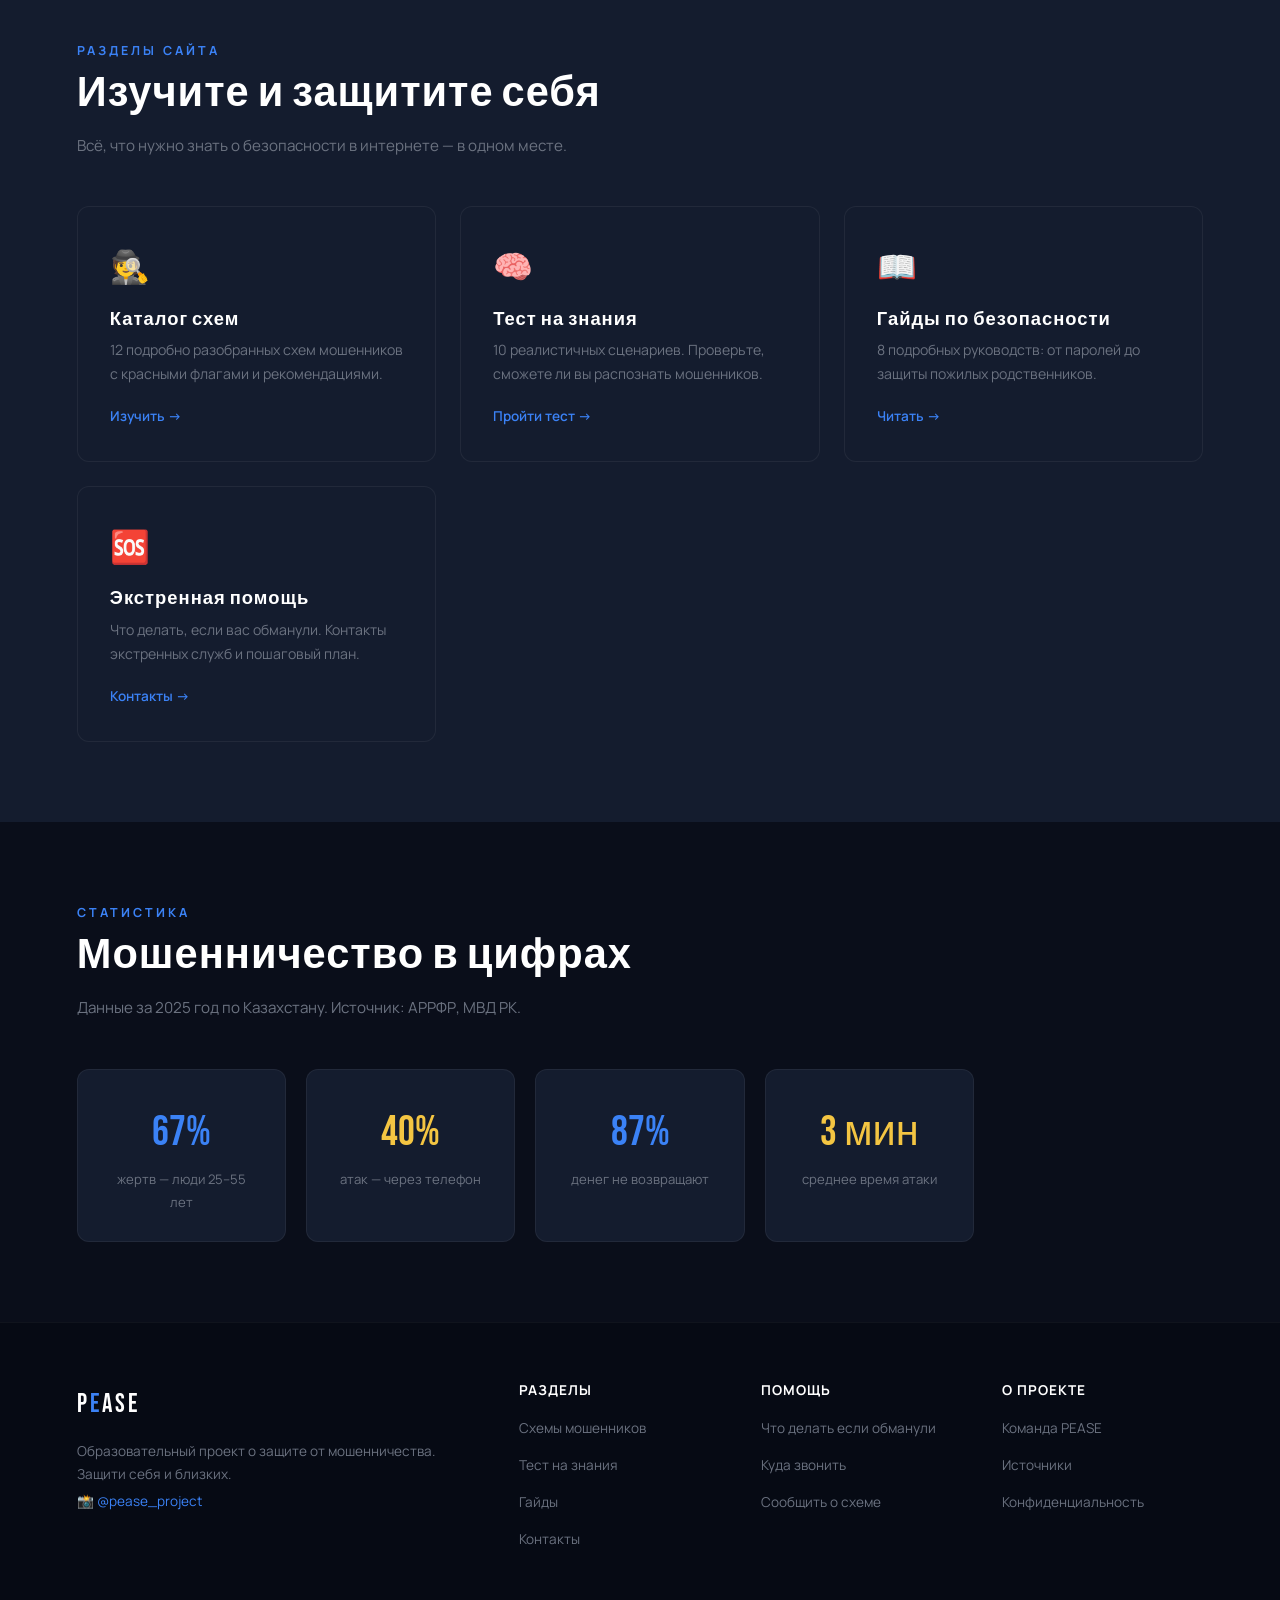
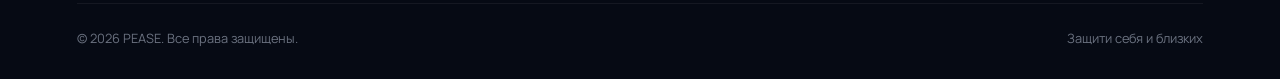
==== commit e15a5cad: "Update team page and add Instagram link" ====
--- a/index.html
+++ b/index.html
@@ -142,6 +142,7 @@
     <div class="footer-brand">
       <a href="index.html" class="nav-logo" style="font-size:1.6rem;">P<span class="accent-letter">E</span>ASE</a>
       <p>Образовательный проект о защите от мошенничества. Защити себя и близких.</p>
+      <a href="https://instagram.com/pease_project" target="_blank" rel="noopener" style="color:var(--accent-light); font-size:0.85rem; text-decoration:none;">📸 @pease_project</a>
     </div>
     <div class="footer-col">
       <h4>Разделы</h4>
@@ -163,9 +164,9 @@
     <div class="footer-col">
       <h4>О проекте</h4>
       <ul>
-        <li><a href="#">Команда PEASE</a></li>
-        <li><a href="#">Источники</a></li>
-        <li><a href="#">Конфиденциальность</a></li>
+        <li><a href="team.html">Команда PEASE</a></li>
+        <li><a href="sources.html">Источники</a></li>
+        <li><a href="privacy.html">Конфиденциальность</a></li>
       </ul>
     </div>
   </div>
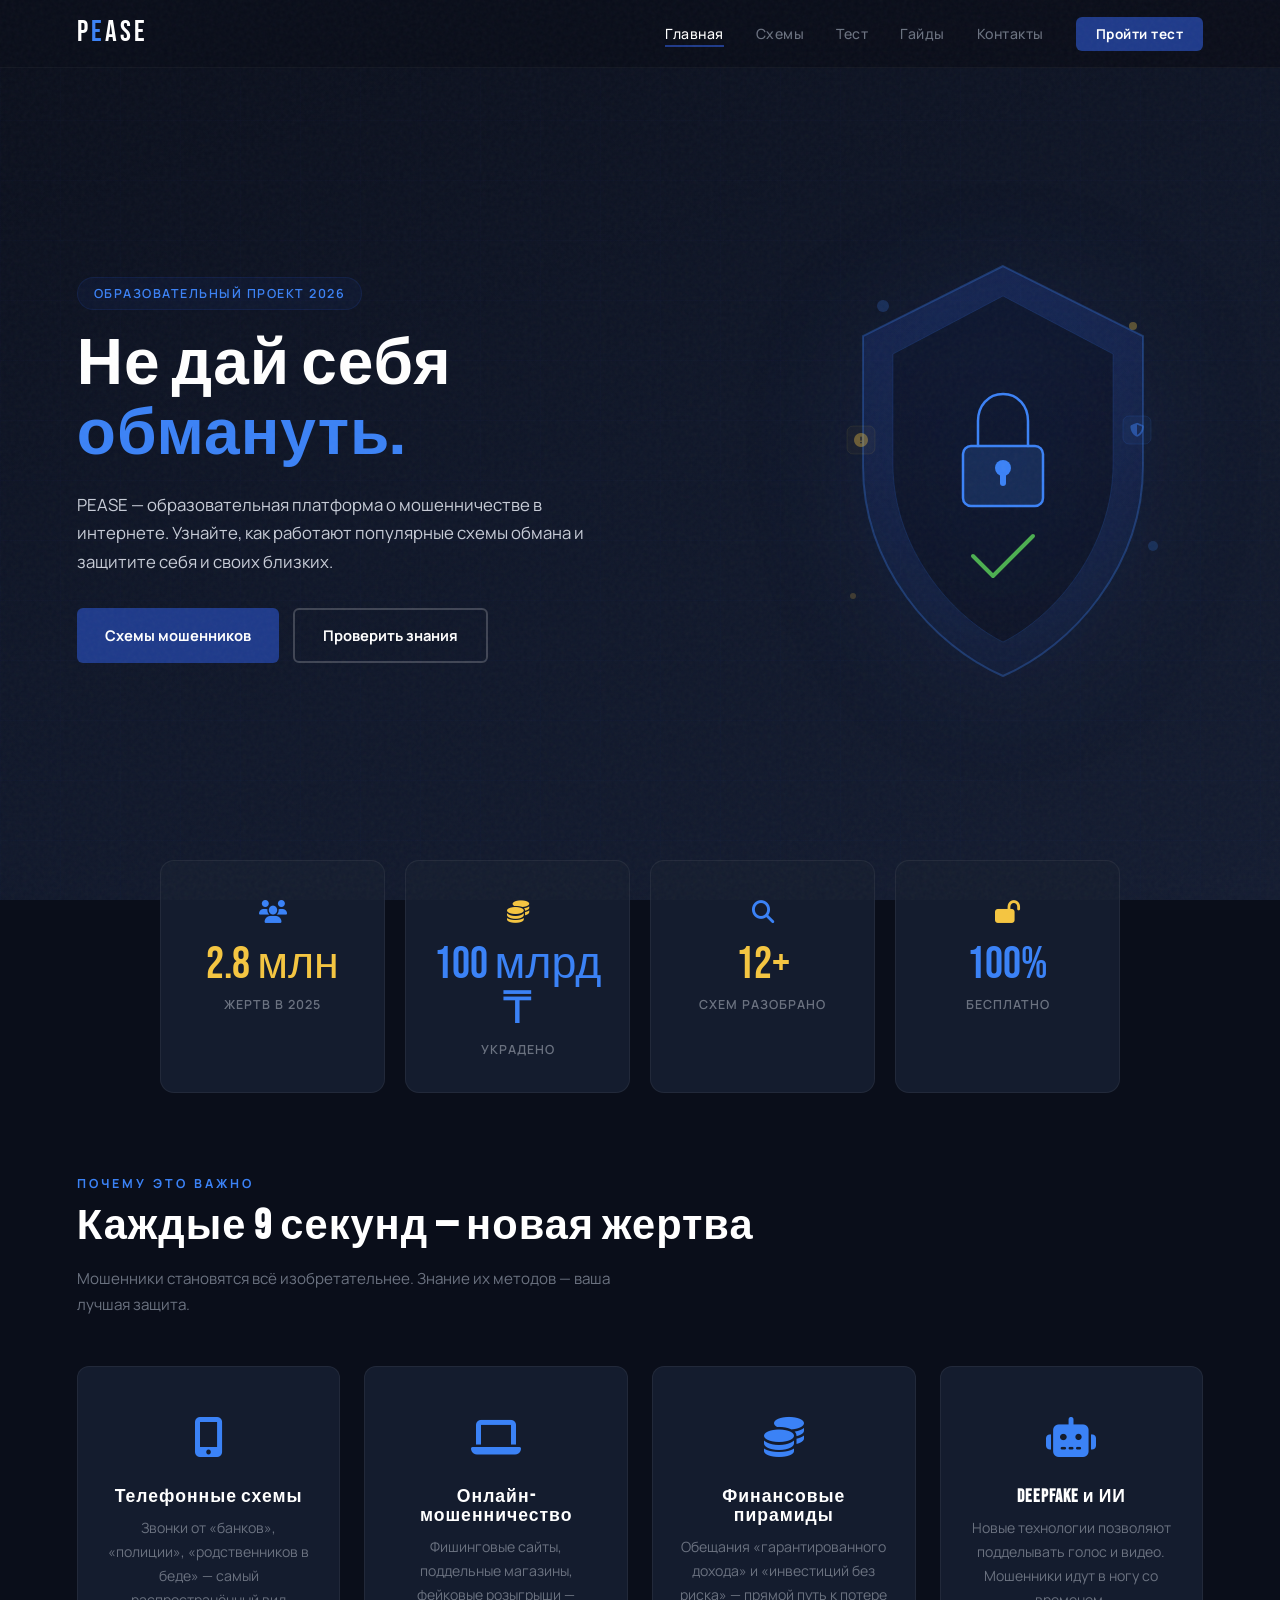
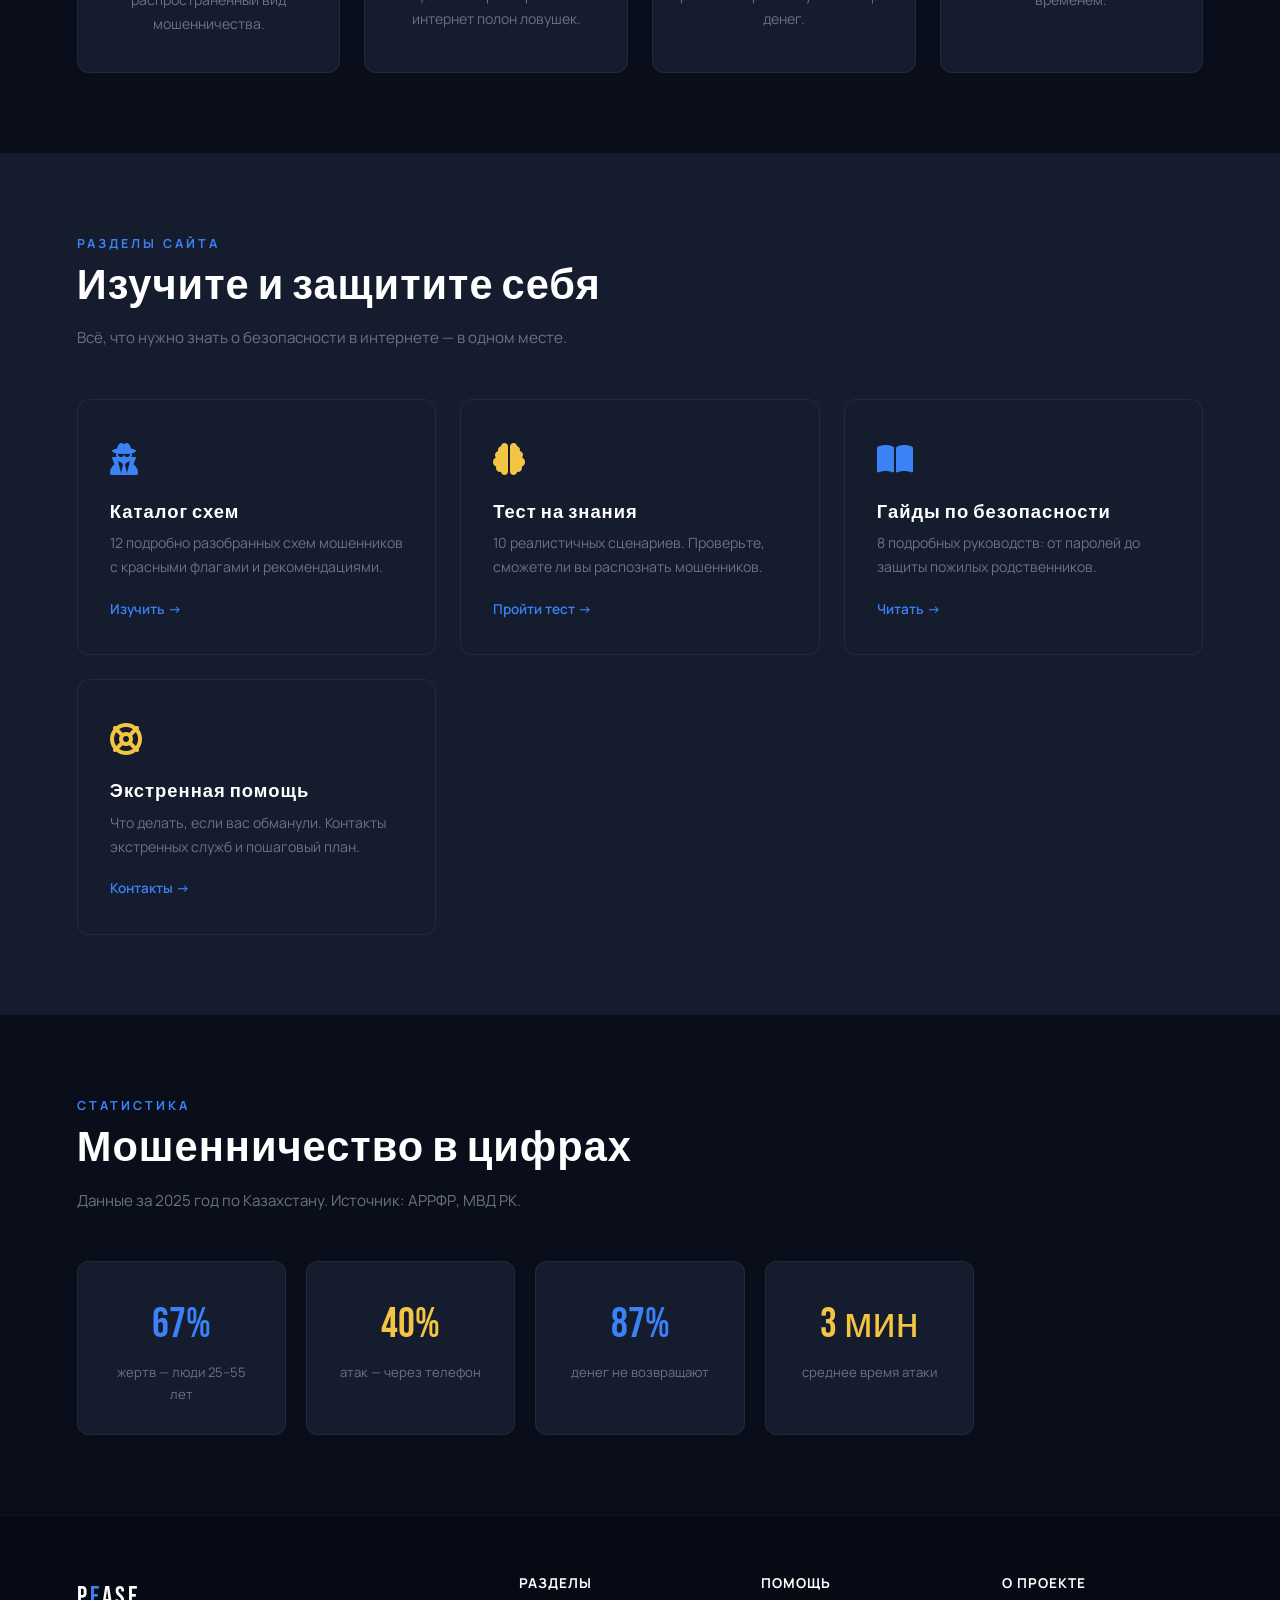
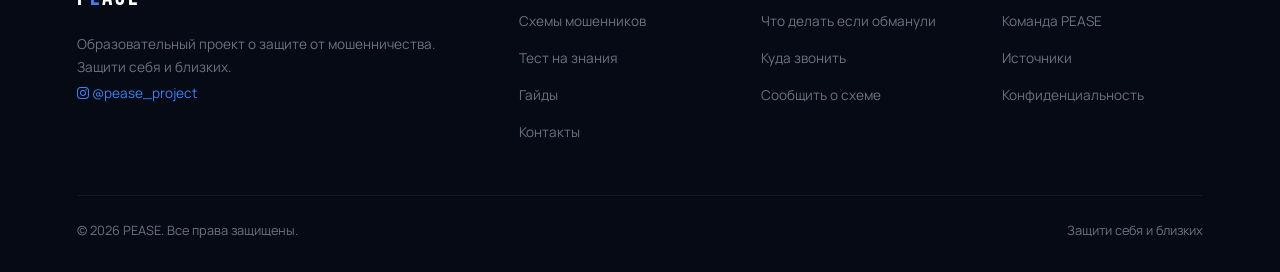
==== commit acc04949: "New icons and images" ====
--- a/index.html
+++ b/index.html
@@ -5,6 +5,7 @@
   <meta name="viewport" content="width=device-width, initial-scale=1.0">
   <title>PEASE — Защити себя и близких от мошенников</title>
   <link rel="stylesheet" href="css/style.css">
+  <link rel="stylesheet" href="https://cdnjs.cloudflare.com/ajax/libs/font-awesome/6.5.1/css/all.min.css">
 </head>
 <body>
 
@@ -25,26 +26,93 @@
 </nav>
 
 <!-- HERO -->
-<section class="hero" style="min-height:100vh;">
-  <div class="hero-content">
-    <div class="hero-badge">Образовательный проект 2026</div>
-    <h1>Не дай себя<br><span class="accent">обмануть.</span></h1>
-    <p>
-      PEASE — образовательная платформа о мошенничестве в интернете.
-      Узнайте, как работают популярные схемы обмана и защитите себя и своих близких.
-    </p>
-    <div class="btn-group">
-      <a href="schemes.html" class="btn btn-accent">Схемы мошенников</a>
-      <a href="quiz.html" class="btn btn-outline">Проверить знания</a>
-    </div>
-  </div>
-  <div class="hero-stats">
-    <div class="stat"><div class="num">2.8 млн</div><div class="lbl">Жертв в 2025</div></div>
-    <div class="stat"><div class="num">100 млрд ₸</div><div class="lbl">Украдено</div></div>
-    <div class="stat"><div class="num">12+</div><div class="lbl">Схем разобрано</div></div>
-    <div class="stat"><div class="num">100%</div><div class="lbl">Бесплатно</div></div>
-  </div>
-</section>
+<section class="hero" style="min-height:100vh; padding-bottom:80px;">
+  <div class="hero-split">
+    <div class="hero-content">
+      <div class="hero-badge">Образовательный проект 2026</div>
+      <h1>Не дай себя<br><span class="accent">обмануть.</span></h1>
+      <p>
+        PEASE — образовательная платформа о мошенничестве в интернете.
+        Узнайте, как работают популярные схемы обмана и защитите себя и своих близких.
+      </p>
+      <div class="btn-group">
+        <a href="schemes.html" class="btn btn-accent">Схемы мошенников</a>
+        <a href="quiz.html" class="btn btn-outline">Проверить знания</a>
+      </div>
+    </div>
+    <div class="hero-illustration">
+      <svg viewBox="0 0 400 440" fill="none" xmlns="http://www.w3.org/2000/svg">
+        <!-- Shield body -->
+        <path d="M200 20L60 90V220C60 320 130 400 200 430C270 400 340 320 340 220V90L200 20Z" fill="url(#shieldGrad)" stroke="rgba(59,130,246,0.3)" stroke-width="2"/>
+        <!-- Shield inner -->
+        <path d="M200 50L90 108V218C90 302 148 370 200 396C252 370 310 302 310 218V108L200 50Z" fill="rgba(10,14,26,0.6)" stroke="rgba(59,130,246,0.15)" stroke-width="1"/>
+        <!-- Lock body -->
+        <rect x="160" y="200" width="80" height="60" rx="8" fill="rgba(59,130,246,0.2)" stroke="var(--accent-light)" stroke-width="2.5"/>
+        <!-- Lock shackle -->
+        <path d="M175 200V175C175 160 185 148 200 148C215 148 225 160 225 175V200" fill="none" stroke="var(--accent-light)" stroke-width="2.5" stroke-linecap="round"/>
+        <!-- Keyhole -->
+        <circle cx="200" cy="222" r="8" fill="var(--accent-light)"/>
+        <rect x="197" y="226" width="6" height="14" rx="3" fill="var(--accent-light)"/>
+        <!-- Checkmark -->
+        <path d="M170 310L190 330L230 290" stroke="#4caf50" stroke-width="4" stroke-linecap="round" stroke-linejoin="round"/>
+        <!-- Decorative circles -->
+        <circle cx="80" cy="60" r="6" fill="rgba(59,130,246,0.3)">
+          <animate attributeName="opacity" values="0.3;0.8;0.3" dur="3s" repeatCount="indefinite"/>
+        </circle>
+        <circle cx="330" cy="80" r="4" fill="rgba(244,197,66,0.4)">
+          <animate attributeName="opacity" values="0.4;0.9;0.4" dur="4s" repeatCount="indefinite"/>
+        </circle>
+        <circle cx="350" cy="300" r="5" fill="rgba(59,130,246,0.3)">
+          <animate attributeName="opacity" values="0.3;0.7;0.3" dur="3.5s" repeatCount="indefinite"/>
+        </circle>
+        <circle cx="50" cy="350" r="3" fill="rgba(244,197,66,0.3)">
+          <animate attributeName="opacity" values="0.3;0.8;0.3" dur="4.5s" repeatCount="indefinite"/>
+        </circle>
+        <!-- Small floating icons -->
+        <g opacity="0.5">
+          <rect x="320" y="170" width="28" height="28" rx="6" fill="rgba(59,130,246,0.12)" stroke="rgba(59,130,246,0.25)" stroke-width="1"/>
+          <text x="334" y="189" font-size="14" text-anchor="middle" fill="var(--accent-light)" font-family="'Font Awesome 6 Free'" font-weight="900">&#xf3ed;</text>
+        </g>
+        <g opacity="0.4">
+          <rect x="44" y="180" width="28" height="28" rx="6" fill="rgba(244,197,66,0.1)" stroke="rgba(244,197,66,0.2)" stroke-width="1"/>
+          <text x="58" y="199" font-size="14" text-anchor="middle" fill="var(--gold)" font-family="'Font Awesome 6 Free'" font-weight="900">&#xf06a;</text>
+        </g>
+        <defs>
+          <linearGradient id="shieldGrad" x1="200" y1="20" x2="200" y2="430" gradientUnits="userSpaceOnUse">
+            <stop offset="0%" stop-color="rgba(30,58,138,0.4)"/>
+            <stop offset="100%" stop-color="rgba(30,58,138,0.08)"/>
+          </linearGradient>
+        </defs>
+      </svg>
+    </div>
+  </div>
+</section>
+
+<!-- STATS BAR -->
+<div class="stats-bar">
+  <div class="stats-bar-inner">
+    <div class="stat-card fade-in">
+      <div class="stat-icon"><i class="fa-solid fa-users"></i></div>
+      <div class="num">2.8 млн</div>
+      <div class="lbl">Жертв в 2025</div>
+    </div>
+    <div class="stat-card fade-in">
+      <div class="stat-icon gold"><i class="fa-solid fa-coins"></i></div>
+      <div class="num blue">100 млрд ₸</div>
+      <div class="lbl">Украдено</div>
+    </div>
+    <div class="stat-card fade-in">
+      <div class="stat-icon"><i class="fa-solid fa-magnifying-glass"></i></div>
+      <div class="num">12+</div>
+      <div class="lbl">Схем разобрано</div>
+    </div>
+    <div class="stat-card fade-in">
+      <div class="stat-icon gold"><i class="fa-solid fa-lock-open"></i></div>
+      <div class="num blue">100%</div>
+      <div class="lbl">Бесплатно</div>
+    </div>
+  </div>
+</div>
 
 <!-- WHY IT MATTERS -->
 <section>
@@ -54,22 +122,22 @@
 
   <div style="display:grid; grid-template-columns:repeat(auto-fill, minmax(260px,1fr)); gap:24px;">
     <div class="card fade-in" style="text-align:center; padding:36px 24px;">
-      <div style="font-size:40px; margin-bottom:16px;">📱</div>
+      <div style="font-size:40px; margin-bottom:16px; color:var(--accent-light);"><i class="fa-solid fa-mobile-screen-button"></i></div>
       <h3 style="font-size:1.1rem; margin-bottom:10px;">Телефонные схемы</h3>
       <p style="font-size:0.88rem; color:var(--text-muted);">Звонки от «банков», «полиции», «родственников в беде» — самый распространённый вид мошенничества.</p>
     </div>
     <div class="card fade-in" style="text-align:center; padding:36px 24px;">
-      <div style="font-size:40px; margin-bottom:16px;">💻</div>
+      <div style="font-size:40px; margin-bottom:16px; color:var(--accent-light);"><i class="fa-solid fa-laptop"></i></div>
       <h3 style="font-size:1.1rem; margin-bottom:10px;">Онлайн-мошенничество</h3>
       <p style="font-size:0.88rem; color:var(--text-muted);">Фишинговые сайты, поддельные магазины, фейковые розыгрыши — интернет полон ловушек.</p>
     </div>
     <div class="card fade-in" style="text-align:center; padding:36px 24px;">
-      <div style="font-size:40px; margin-bottom:16px;">💰</div>
+      <div style="font-size:40px; margin-bottom:16px; color:var(--accent-light);"><i class="fa-solid fa-coins"></i></div>
       <h3 style="font-size:1.1rem; margin-bottom:10px;">Финансовые пирамиды</h3>
       <p style="font-size:0.88rem; color:var(--text-muted);">Обещания «гарантированного дохода» и «инвестиций без риска» — прямой путь к потере денег.</p>
     </div>
     <div class="card fade-in" style="text-align:center; padding:36px 24px;">
-      <div style="font-size:40px; margin-bottom:16px;">🤖</div>
+      <div style="font-size:40px; margin-bottom:16px; color:var(--accent-light);"><i class="fa-solid fa-robot"></i></div>
       <h3 style="font-size:1.1rem; margin-bottom:10px;">Deepfake и ИИ</h3>
       <p style="font-size:0.88rem; color:var(--text-muted);">Новые технологии позволяют подделывать голос и видео. Мошенники идут в ногу со временем.</p>
     </div>
@@ -84,25 +152,25 @@
 
   <div style="display:grid; grid-template-columns:repeat(auto-fill, minmax(300px,1fr)); gap:24px;">
     <a href="schemes.html" class="card fade-in" style="padding:32px; display:block;">
-      <div style="font-size:32px; margin-bottom:16px;">🕵️</div>
+      <div style="font-size:32px; margin-bottom:16px; color:var(--accent-light);"><i class="fa-solid fa-user-secret"></i></div>
       <h3 style="font-size:1.15rem; margin-bottom:8px;">Каталог схем</h3>
       <p style="font-size:0.88rem; color:var(--text-muted); margin-bottom:16px;">12 подробно разобранных схем мошенников с красными флагами и рекомендациями.</p>
       <span style="color:var(--accent-light); font-weight:600; font-size:0.85rem;">Изучить →</span>
     </a>
     <a href="quiz.html" class="card fade-in" style="padding:32px; display:block;">
-      <div style="font-size:32px; margin-bottom:16px;">🧠</div>
+      <div style="font-size:32px; margin-bottom:16px; color:var(--gold);"><i class="fa-solid fa-brain"></i></div>
       <h3 style="font-size:1.15rem; margin-bottom:8px;">Тест на знания</h3>
       <p style="font-size:0.88rem; color:var(--text-muted); margin-bottom:16px;">10 реалистичных сценариев. Проверьте, сможете ли вы распознать мошенников.</p>
       <span style="color:var(--accent-light); font-weight:600; font-size:0.85rem;">Пройти тест →</span>
     </a>
     <a href="guides.html" class="card fade-in" style="padding:32px; display:block;">
-      <div style="font-size:32px; margin-bottom:16px;">📖</div>
+      <div style="font-size:32px; margin-bottom:16px; color:var(--accent-light);"><i class="fa-solid fa-book-open"></i></div>
       <h3 style="font-size:1.15rem; margin-bottom:8px;">Гайды по безопасности</h3>
       <p style="font-size:0.88rem; color:var(--text-muted); margin-bottom:16px;">8 подробных руководств: от паролей до защиты пожилых родственников.</p>
       <span style="color:var(--accent-light); font-weight:600; font-size:0.85rem;">Читать →</span>
     </a>
     <a href="contacts.html" class="card fade-in" style="padding:32px; display:block;">
-      <div style="font-size:32px; margin-bottom:16px;">🆘</div>
+      <div style="font-size:32px; margin-bottom:16px; color:var(--gold);"><i class="fa-solid fa-life-ring"></i></div>
       <h3 style="font-size:1.15rem; margin-bottom:8px;">Экстренная помощь</h3>
       <p style="font-size:0.88rem; color:var(--text-muted); margin-bottom:16px;">Что делать, если вас обманули. Контакты экстренных служб и пошаговый план.</p>
       <span style="color:var(--accent-light); font-weight:600; font-size:0.85rem;">Контакты →</span>
@@ -142,7 +210,7 @@
     <div class="footer-brand">
       <a href="index.html" class="nav-logo" style="font-size:1.6rem;">P<span class="accent-letter">E</span>ASE</a>
       <p>Образовательный проект о защите от мошенничества. Защити себя и близких.</p>
-      <a href="https://instagram.com/pease_project" target="_blank" rel="noopener" style="color:var(--accent-light); font-size:0.85rem; text-decoration:none;">📸 @pease_project</a>
+      <a href="https://www.instagram.com/pease_project" target="_blank" rel="noopener" style="color:var(--accent-light); font-size:0.85rem; text-decoration:none;"><i class="fa-brands fa-instagram"></i> @pease_project</a>
     </div>
     <div class="footer-col">
       <h4>Разделы</h4>
--- a/css/style.css
+++ b/css/style.css
@@ -175,6 +175,116 @@
   max-width: 540px;
 }
 
+/* ── HERO SPLIT LAYOUT ── */
+.hero-split {
+  display: flex;
+  align-items: center;
+  justify-content: space-between;
+  gap: 60px;
+  width: 100%;
+  position: relative;
+  z-index: 1;
+}
+
+.hero-split .hero-content {
+  flex: 1;
+  max-width: 560px;
+}
+
+.hero-illustration {
+  flex: 0 0 400px;
+  max-width: 400px;
+  position: relative;
+  animation: float 6s ease-in-out infinite;
+}
+
+.hero-illustration svg {
+  width: 100%;
+  height: auto;
+  filter: drop-shadow(0 20px 60px rgba(30,58,138,0.3));
+}
+
+/* Decorative hero illustration for inner pages */
+.hero-decor {
+  position: absolute;
+  right: 6%;
+  top: 50%;
+  transform: translateY(-50%);
+  opacity: 0.08;
+  z-index: 0;
+  font-size: 280px;
+  color: var(--accent-light);
+  pointer-events: none;
+  animation: floatDecor 8s ease-in-out infinite;
+}
+
+@keyframes float {
+  0%, 100% { transform: translateY(0); }
+  50% { transform: translateY(-16px); }
+}
+
+@keyframes floatDecor {
+  0%, 100% { transform: translateY(-50%); }
+  50% { transform: translateY(calc(-50% - 16px)); }
+}
+
+/* ── STATS BAR ── */
+.stats-bar {
+  padding: 0 6%;
+  margin-top: -40px;
+  position: relative;
+  z-index: 2;
+}
+
+.stats-bar-inner {
+  display: grid;
+  grid-template-columns: repeat(4, 1fr);
+  gap: 20px;
+  max-width: 960px;
+  margin: 0 auto;
+}
+
+.stat-card {
+  background: var(--card-bg);
+  border: 1px solid var(--card-border);
+  border-radius: 14px;
+  padding: 32px 20px;
+  text-align: center;
+  transition: transform 0.3s, box-shadow 0.3s;
+}
+
+.stat-card:hover {
+  transform: translateY(-4px);
+  box-shadow: 0 12px 40px rgba(0,0,0,0.3);
+}
+
+.stat-card .stat-icon {
+  font-size: 1.4rem;
+  color: var(--accent-light);
+  margin-bottom: 12px;
+}
+
+.stat-card .stat-icon.gold { color: var(--gold); }
+
+.stat-card .num {
+  font-family: 'Bebas Neue', sans-serif;
+  font-size: 2.8rem;
+  color: var(--gold);
+  line-height: 1;
+  margin-bottom: 6px;
+}
+
+.stat-card .num.blue { color: var(--accent-light); }
+
+.stat-card .lbl {
+  font-size: 0.78rem;
+  color: var(--text-muted);
+  text-transform: uppercase;
+  letter-spacing: 1px;
+  font-weight: 600;
+}
+
+/* Old hero-stats kept for compat */
 .hero-stats {
   display: flex; gap: 40px; margin-top: 40px;
 }
@@ -442,6 +552,12 @@
   color: var(--accent-light);
   font-weight: 600;
 }
+
+/* ── FONT AWESOME ICON COLORS ── */
+.scheme-icon i { color: var(--accent-light); }
+.guide-icon i { color: var(--gold); }
+.contact-card-icon i { color: var(--accent-light); }
+.result-badge i { color: inherit; font-size: 48px; }
 
 /* ── QUIZ ── */
 .quiz-container {
@@ -632,9 +748,9 @@
   font-size: 48px;
 }
 
-.result-badge.great { background: rgba(76,175,80,0.15); }
-.result-badge.good { background: rgba(244,197,66,0.15); }
-.result-badge.poor { background: rgba(30,58,138,0.15); }
+.result-badge.great { background: rgba(76,175,80,0.15); color: #4caf50; }
+.result-badge.good { background: rgba(244,197,66,0.15); color: var(--gold); }
+.result-badge.poor { background: rgba(30,58,138,0.15); color: var(--accent-light); }
 
 /* ── GUIDES ── */
 .guides-grid {
@@ -993,6 +1109,40 @@
   .hero h1 { font-size: clamp(1.8rem, 8vw, 2.8rem); }
   .hero-stats { flex-wrap: wrap; gap: 20px; }
 
+  .hero-split {
+    flex-direction: column;
+    gap: 32px;
+  }
+
+  .hero-split .hero-content {
+    max-width: 100%;
+  }
+
+  .hero-content {
+    max-width: 100%;
+  }
+
+  .hero p {
+    max-width: 100%;
+  }
+
+  .hero-illustration {
+    flex: none;
+    max-width: 260px;
+    margin: 0 auto;
+  }
+
+  .hero-decor {
+    font-size: 160px;
+    right: 5%;
+    opacity: 0.05;
+  }
+
+  .stats-bar { margin-top: -20px; padding: 0 5%; }
+  .stats-bar-inner { grid-template-columns: 1fr 1fr; gap: 12px; }
+  .stat-card { padding: 24px 14px; }
+  .stat-card .num { font-size: 2.2rem; }
+
   .schemes-grid,
   .guides-grid { grid-template-columns: 1fr; }
 
@@ -1007,4 +1157,5 @@
   .footer-grid { grid-template-columns: 1fr; }
   .hero-stats { justify-content: center; }
   .filter-bar { justify-content: center; }
-}
+  .stats-bar-inner { grid-template-columns: 1fr 1fr; }
+}
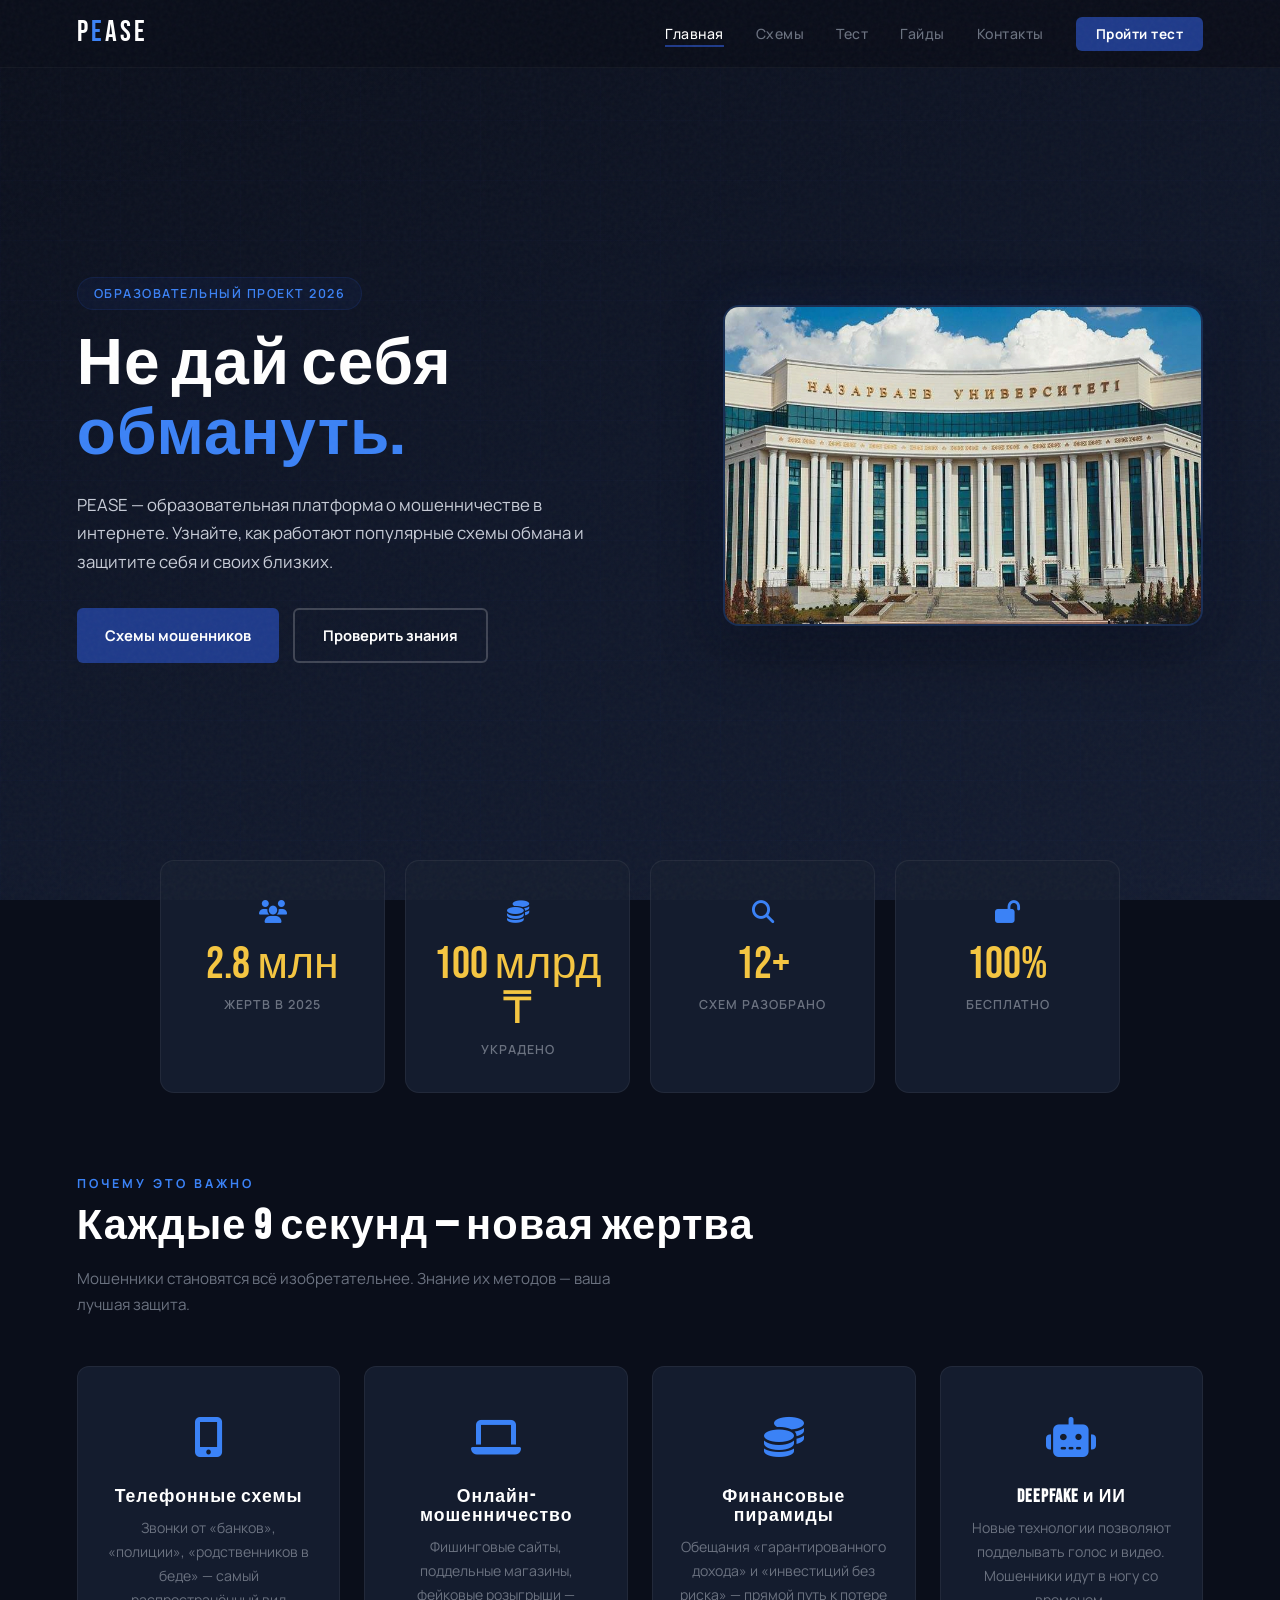
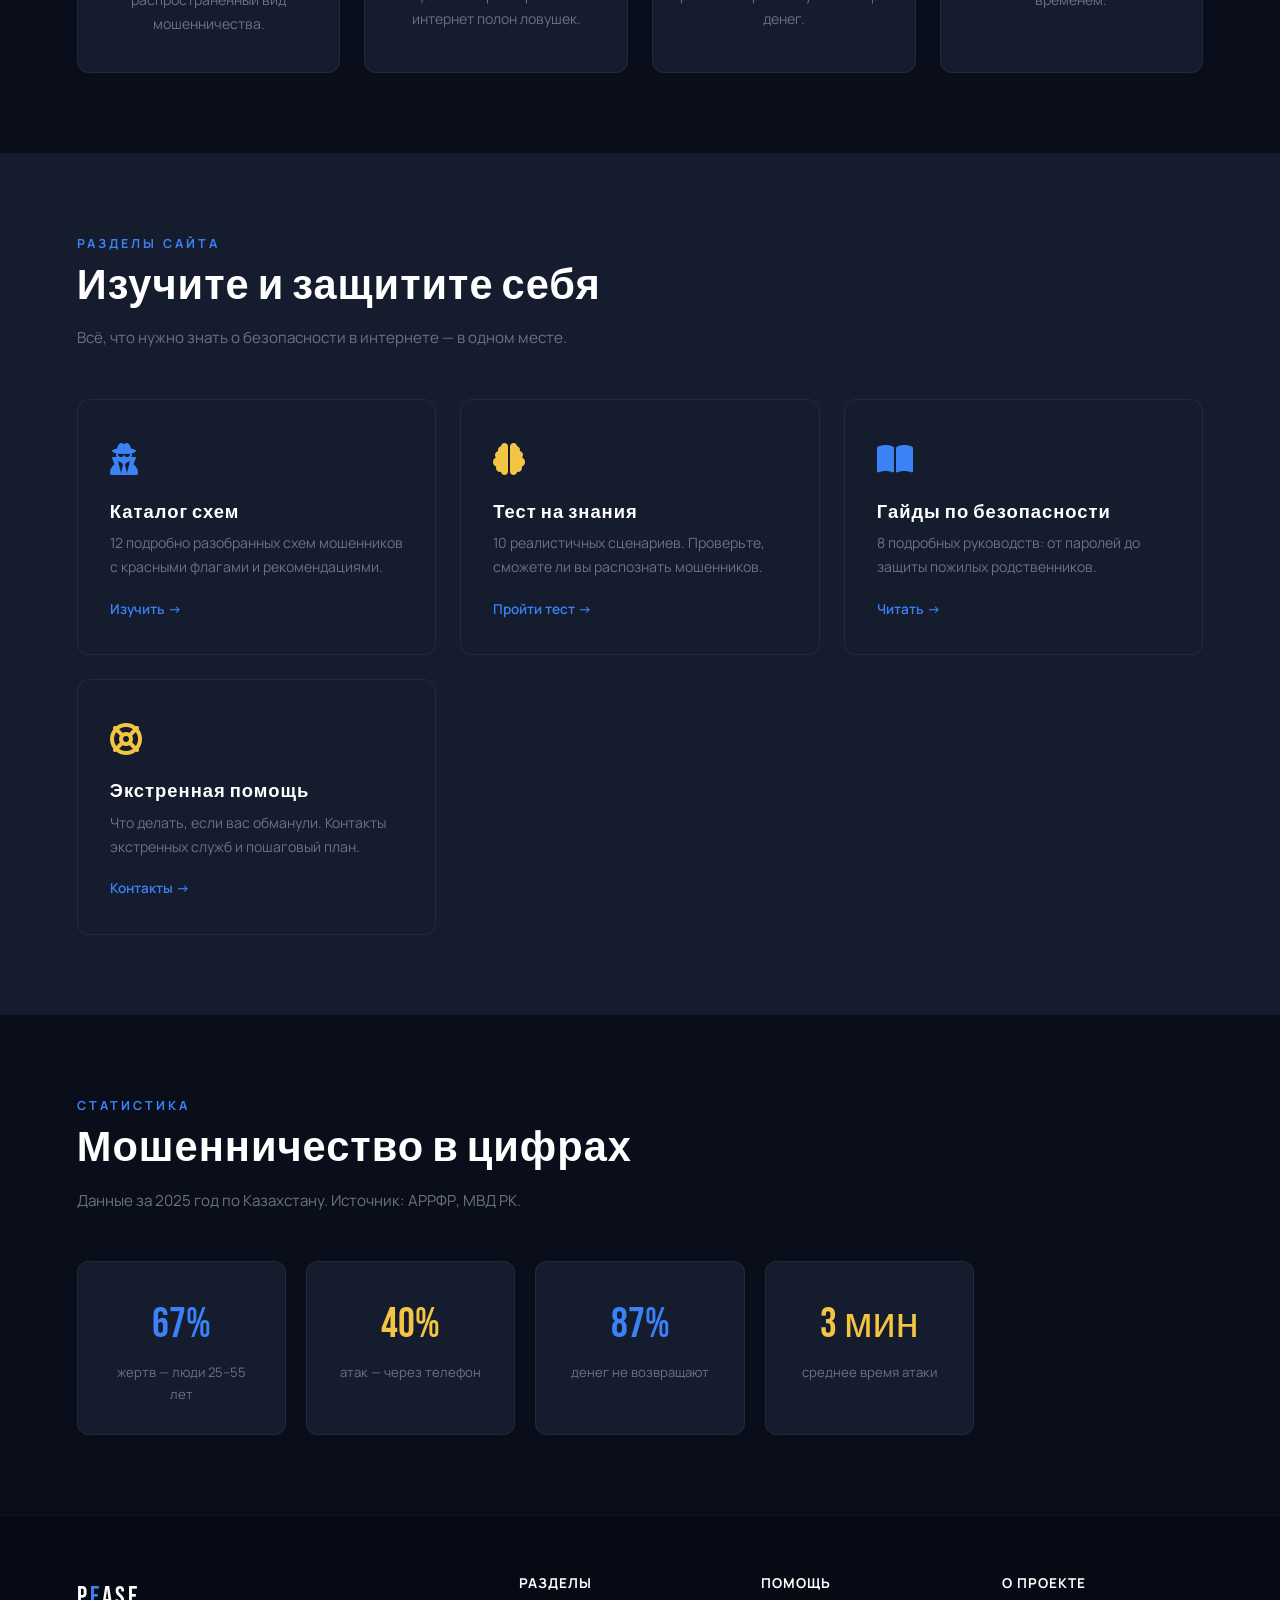
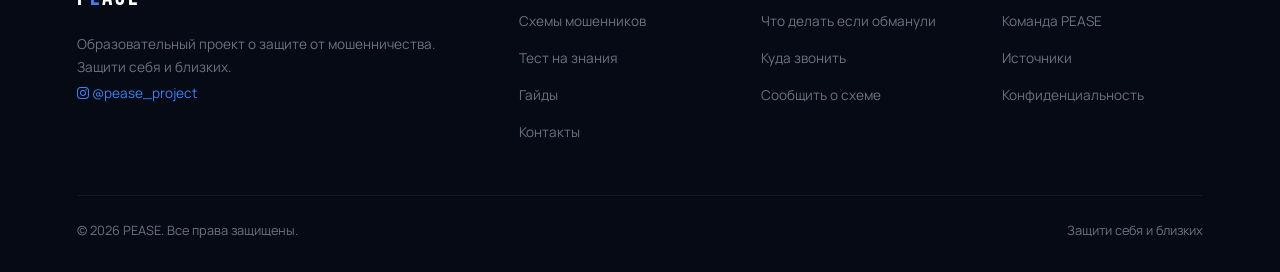
==== commit b2267e5a: "Replace SVG hero illustration with Nazarbayev University photo Co-Authored-By: Claude Opus 4.6 <nore" ====
--- a/index.html
+++ b/index.html
@@ -41,49 +41,7 @@
       </div>
     </div>
     <div class="hero-illustration">
-      <svg viewBox="0 0 400 440" fill="none" xmlns="http://www.w3.org/2000/svg">
-        <!-- Shield body -->
-        <path d="M200 20L60 90V220C60 320 130 400 200 430C270 400 340 320 340 220V90L200 20Z" fill="url(#shieldGrad)" stroke="rgba(59,130,246,0.3)" stroke-width="2"/>
-        <!-- Shield inner -->
-        <path d="M200 50L90 108V218C90 302 148 370 200 396C252 370 310 302 310 218V108L200 50Z" fill="rgba(10,14,26,0.6)" stroke="rgba(59,130,246,0.15)" stroke-width="1"/>
-        <!-- Lock body -->
-        <rect x="160" y="200" width="80" height="60" rx="8" fill="rgba(59,130,246,0.2)" stroke="var(--accent-light)" stroke-width="2.5"/>
-        <!-- Lock shackle -->
-        <path d="M175 200V175C175 160 185 148 200 148C215 148 225 160 225 175V200" fill="none" stroke="var(--accent-light)" stroke-width="2.5" stroke-linecap="round"/>
-        <!-- Keyhole -->
-        <circle cx="200" cy="222" r="8" fill="var(--accent-light)"/>
-        <rect x="197" y="226" width="6" height="14" rx="3" fill="var(--accent-light)"/>
-        <!-- Checkmark -->
-        <path d="M170 310L190 330L230 290" stroke="#4caf50" stroke-width="4" stroke-linecap="round" stroke-linejoin="round"/>
-        <!-- Decorative circles -->
-        <circle cx="80" cy="60" r="6" fill="rgba(59,130,246,0.3)">
-          <animate attributeName="opacity" values="0.3;0.8;0.3" dur="3s" repeatCount="indefinite"/>
-        </circle>
-        <circle cx="330" cy="80" r="4" fill="rgba(244,197,66,0.4)">
-          <animate attributeName="opacity" values="0.4;0.9;0.4" dur="4s" repeatCount="indefinite"/>
-        </circle>
-        <circle cx="350" cy="300" r="5" fill="rgba(59,130,246,0.3)">
-          <animate attributeName="opacity" values="0.3;0.7;0.3" dur="3.5s" repeatCount="indefinite"/>
-        </circle>
-        <circle cx="50" cy="350" r="3" fill="rgba(244,197,66,0.3)">
-          <animate attributeName="opacity" values="0.3;0.8;0.3" dur="4.5s" repeatCount="indefinite"/>
-        </circle>
-        <!-- Small floating icons -->
-        <g opacity="0.5">
-          <rect x="320" y="170" width="28" height="28" rx="6" fill="rgba(59,130,246,0.12)" stroke="rgba(59,130,246,0.25)" stroke-width="1"/>
-          <text x="334" y="189" font-size="14" text-anchor="middle" fill="var(--accent-light)" font-family="'Font Awesome 6 Free'" font-weight="900">&#xf3ed;</text>
-        </g>
-        <g opacity="0.4">
-          <rect x="44" y="180" width="28" height="28" rx="6" fill="rgba(244,197,66,0.1)" stroke="rgba(244,197,66,0.2)" stroke-width="1"/>
-          <text x="58" y="199" font-size="14" text-anchor="middle" fill="var(--gold)" font-family="'Font Awesome 6 Free'" font-weight="900">&#xf06a;</text>
-        </g>
-        <defs>
-          <linearGradient id="shieldGrad" x1="200" y1="20" x2="200" y2="430" gradientUnits="userSpaceOnUse">
-            <stop offset="0%" stop-color="rgba(30,58,138,0.4)"/>
-            <stop offset="100%" stop-color="rgba(30,58,138,0.08)"/>
-          </linearGradient>
-        </defs>
-      </svg>
+      <img src="images/NUimage.jpeg" alt="Назарбаев Университет — PEASE проект">
     </div>
   </div>
 </section>
--- a/css/style.css
+++ b/css/style.css
@@ -192,16 +192,18 @@
 }
 
 .hero-illustration {
-  flex: 0 0 400px;
-  max-width: 400px;
+  flex: 0 0 480px;
+  max-width: 480px;
   position: relative;
   animation: float 6s ease-in-out infinite;
 }
 
-.hero-illustration svg {
+.hero-illustration img {
   width: 100%;
   height: auto;
-  filter: drop-shadow(0 20px 60px rgba(30,58,138,0.3));
+  border-radius: 16px;
+  border: 2px solid rgba(59,130,246,0.2);
+  box-shadow: 0 20px 60px rgba(0,0,0,0.4), 0 0 40px rgba(30,58,138,0.2);
 }
 
 /* Decorative hero illustration for inner pages */
@@ -264,7 +266,7 @@
   margin-bottom: 12px;
 }
 
-.stat-card .stat-icon.gold { color: var(--gold); }
+.stat-card .stat-icon.gold { color: #3b82f6; }
 
 .stat-card .num {
   font-family: 'Bebas Neue', sans-serif;
@@ -274,7 +276,7 @@
   margin-bottom: 6px;
 }
 
-.stat-card .num.blue { color: var(--accent-light); }
+.stat-card .num.blue { color: var(--gold); }
 
 .stat-card .lbl {
   font-size: 0.78rem;
@@ -1128,7 +1130,7 @@
 
   .hero-illustration {
     flex: none;
-    max-width: 260px;
+    max-width: 320px;
     margin: 0 auto;
   }
 
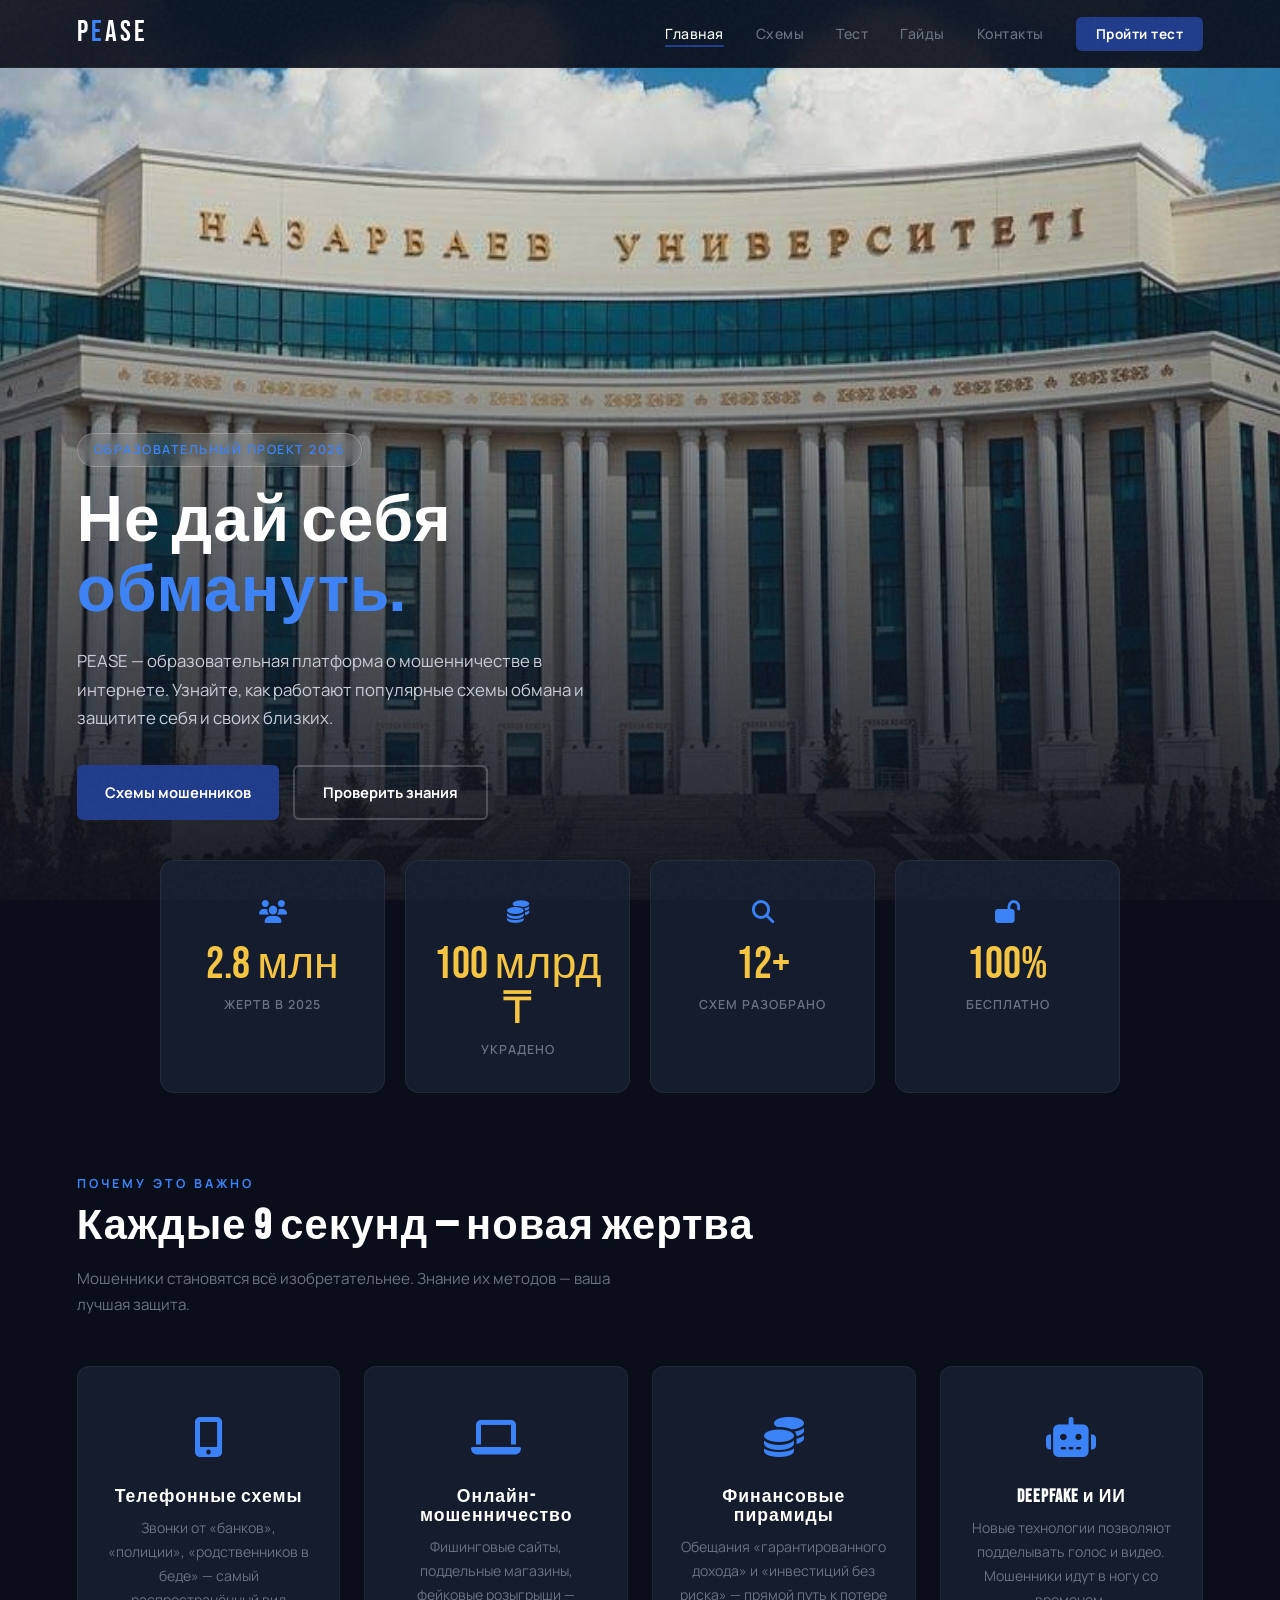
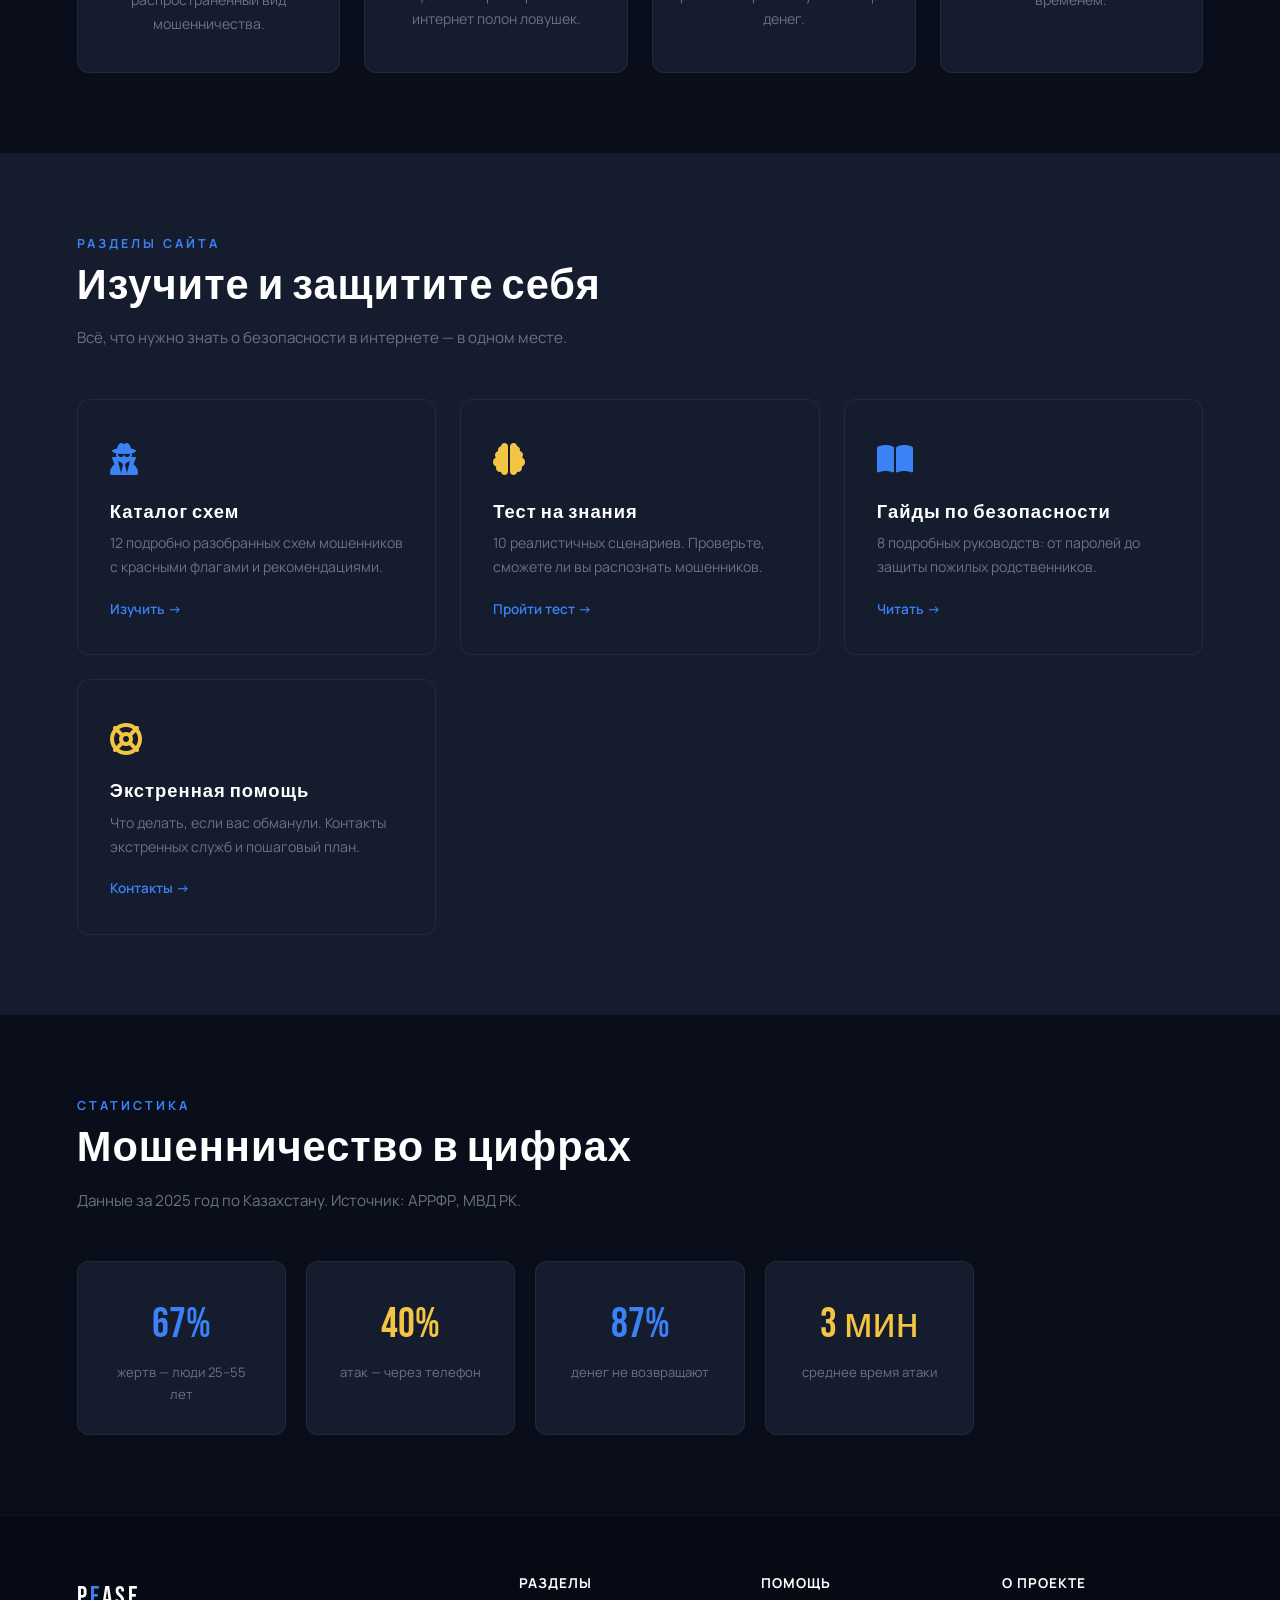
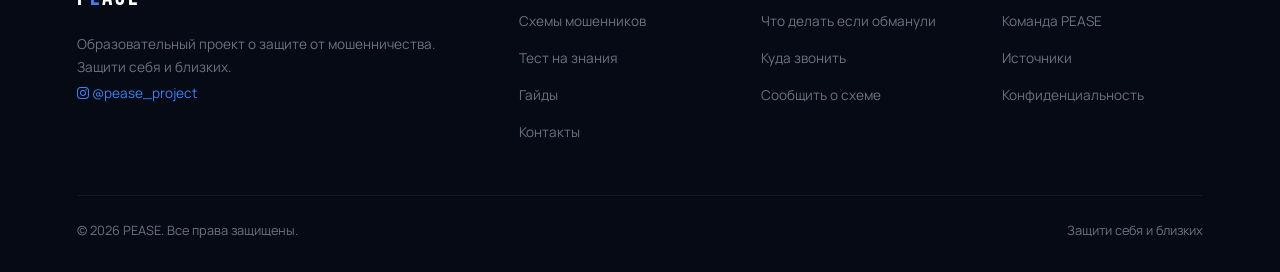
==== commit c459434d: "Redesign hero to full-width background image (Audi-style) Image covers full viewport with gradient o" ====
--- a/index.html
+++ b/index.html
@@ -26,22 +26,19 @@
 </nav>
 
 <!-- HERO -->
-<section class="hero" style="min-height:100vh; padding-bottom:80px;">
-  <div class="hero-split">
-    <div class="hero-content">
-      <div class="hero-badge">Образовательный проект 2026</div>
-      <h1>Не дай себя<br><span class="accent">обмануть.</span></h1>
-      <p>
-        PEASE — образовательная платформа о мошенничестве в интернете.
-        Узнайте, как работают популярные схемы обмана и защитите себя и своих близких.
-      </p>
-      <div class="btn-group">
-        <a href="schemes.html" class="btn btn-accent">Схемы мошенников</a>
-        <a href="quiz.html" class="btn btn-outline">Проверить знания</a>
-      </div>
-    </div>
-    <div class="hero-illustration">
-      <img src="images/NUimage.jpeg" alt="Назарбаев Университет — PEASE проект">
+<section class="hero hero-fullimg">
+  <img src="images/NUimage.jpeg" alt="Назарбаев Университет" class="hero-bg-img">
+  <div class="hero-overlay"></div>
+  <div class="hero-content">
+    <div class="hero-badge">Образовательный проект 2026</div>
+    <h1>Не дай себя<br><span class="accent">обмануть.</span></h1>
+    <p>
+      PEASE — образовательная платформа о мошенничестве в интернете.
+      Узнайте, как работают популярные схемы обмана и защитите себя и своих близких.
+    </p>
+    <div class="btn-group">
+      <a href="schemes.html" class="btn btn-accent">Схемы мошенников</a>
+      <a href="quiz.html" class="btn btn-outline">Проверить знания</a>
     </div>
   </div>
 </section>
--- a/css/style.css
+++ b/css/style.css
@@ -175,35 +175,53 @@
   max-width: 540px;
 }
 
-/* ── HERO SPLIT LAYOUT ── */
-.hero-split {
+/* ── HERO FULL IMAGE LAYOUT ── */
+.hero-fullimg {
+  min-height: 100vh;
   display: flex;
-  align-items: center;
-  justify-content: space-between;
-  gap: 60px;
+  align-items: flex-end;
+  padding: 0 6% 80px;
+  background: var(--navy);
+}
+
+.hero-fullimg::before {
+  display: none;
+}
+
+.hero-bg-img {
+  position: absolute;
+  inset: 0;
   width: 100%;
+  height: 100%;
+  object-fit: cover;
+  object-position: center 30%;
+  z-index: 0;
+}
+
+.hero-overlay {
+  position: absolute;
+  inset: 0;
+  background: linear-gradient(
+    to top,
+    rgba(10,14,26,0.95) 0%,
+    rgba(10,14,26,0.6) 40%,
+    rgba(10,14,26,0.15) 70%,
+    transparent 100%
+  );
+  z-index: 1;
+}
+
+.hero-fullimg .hero-content {
   position: relative;
-  z-index: 1;
-}
-
-.hero-split .hero-content {
-  flex: 1;
-  max-width: 560px;
-}
-
-.hero-illustration {
-  flex: 0 0 480px;
-  max-width: 480px;
-  position: relative;
-  animation: float 6s ease-in-out infinite;
-}
-
-.hero-illustration img {
-  width: 100%;
-  height: auto;
-  border-radius: 16px;
-  border: 2px solid rgba(59,130,246,0.2);
-  box-shadow: 0 20px 60px rgba(0,0,0,0.4), 0 0 40px rgba(30,58,138,0.2);
+  z-index: 2;
+  max-width: 680px;
+}
+
+.hero-fullimg .hero-badge {
+  background: rgba(255,255,255,0.1);
+  border-color: rgba(255,255,255,0.2);
+  backdrop-filter: blur(8px);
+  -webkit-backdrop-filter: blur(8px);
 }
 
 /* Decorative hero illustration for inner pages */
@@ -1111,12 +1129,12 @@
   .hero h1 { font-size: clamp(1.8rem, 8vw, 2.8rem); }
   .hero-stats { flex-wrap: wrap; gap: 20px; }
 
-  .hero-split {
-    flex-direction: column;
-    gap: 32px;
+  .hero-fullimg {
+    min-height: 70vh;
+    padding: 0 5% 40px;
   }
 
-  .hero-split .hero-content {
+  .hero-fullimg .hero-content {
     max-width: 100%;
   }
 
@@ -1126,12 +1144,6 @@
 
   .hero p {
     max-width: 100%;
-  }
-
-  .hero-illustration {
-    flex: none;
-    max-width: 320px;
-    margin: 0 auto;
   }
 
   .hero-decor {
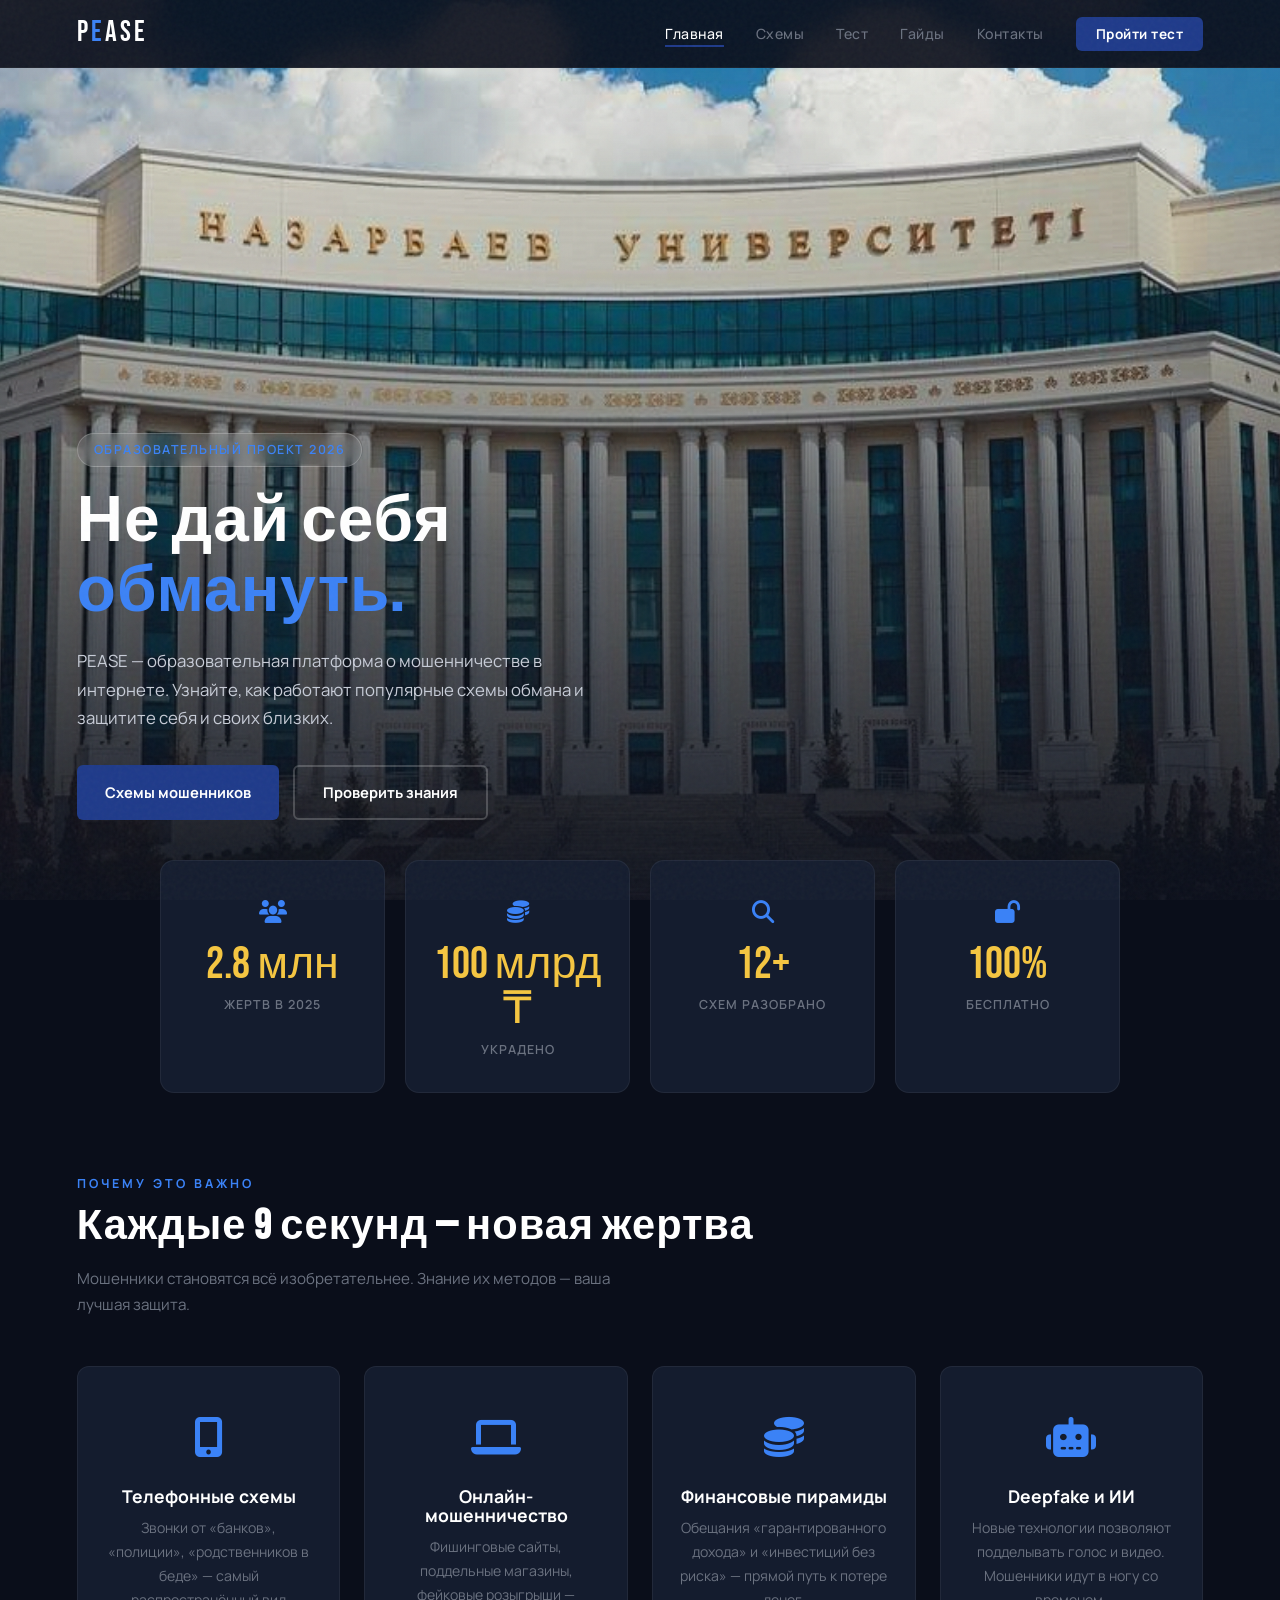
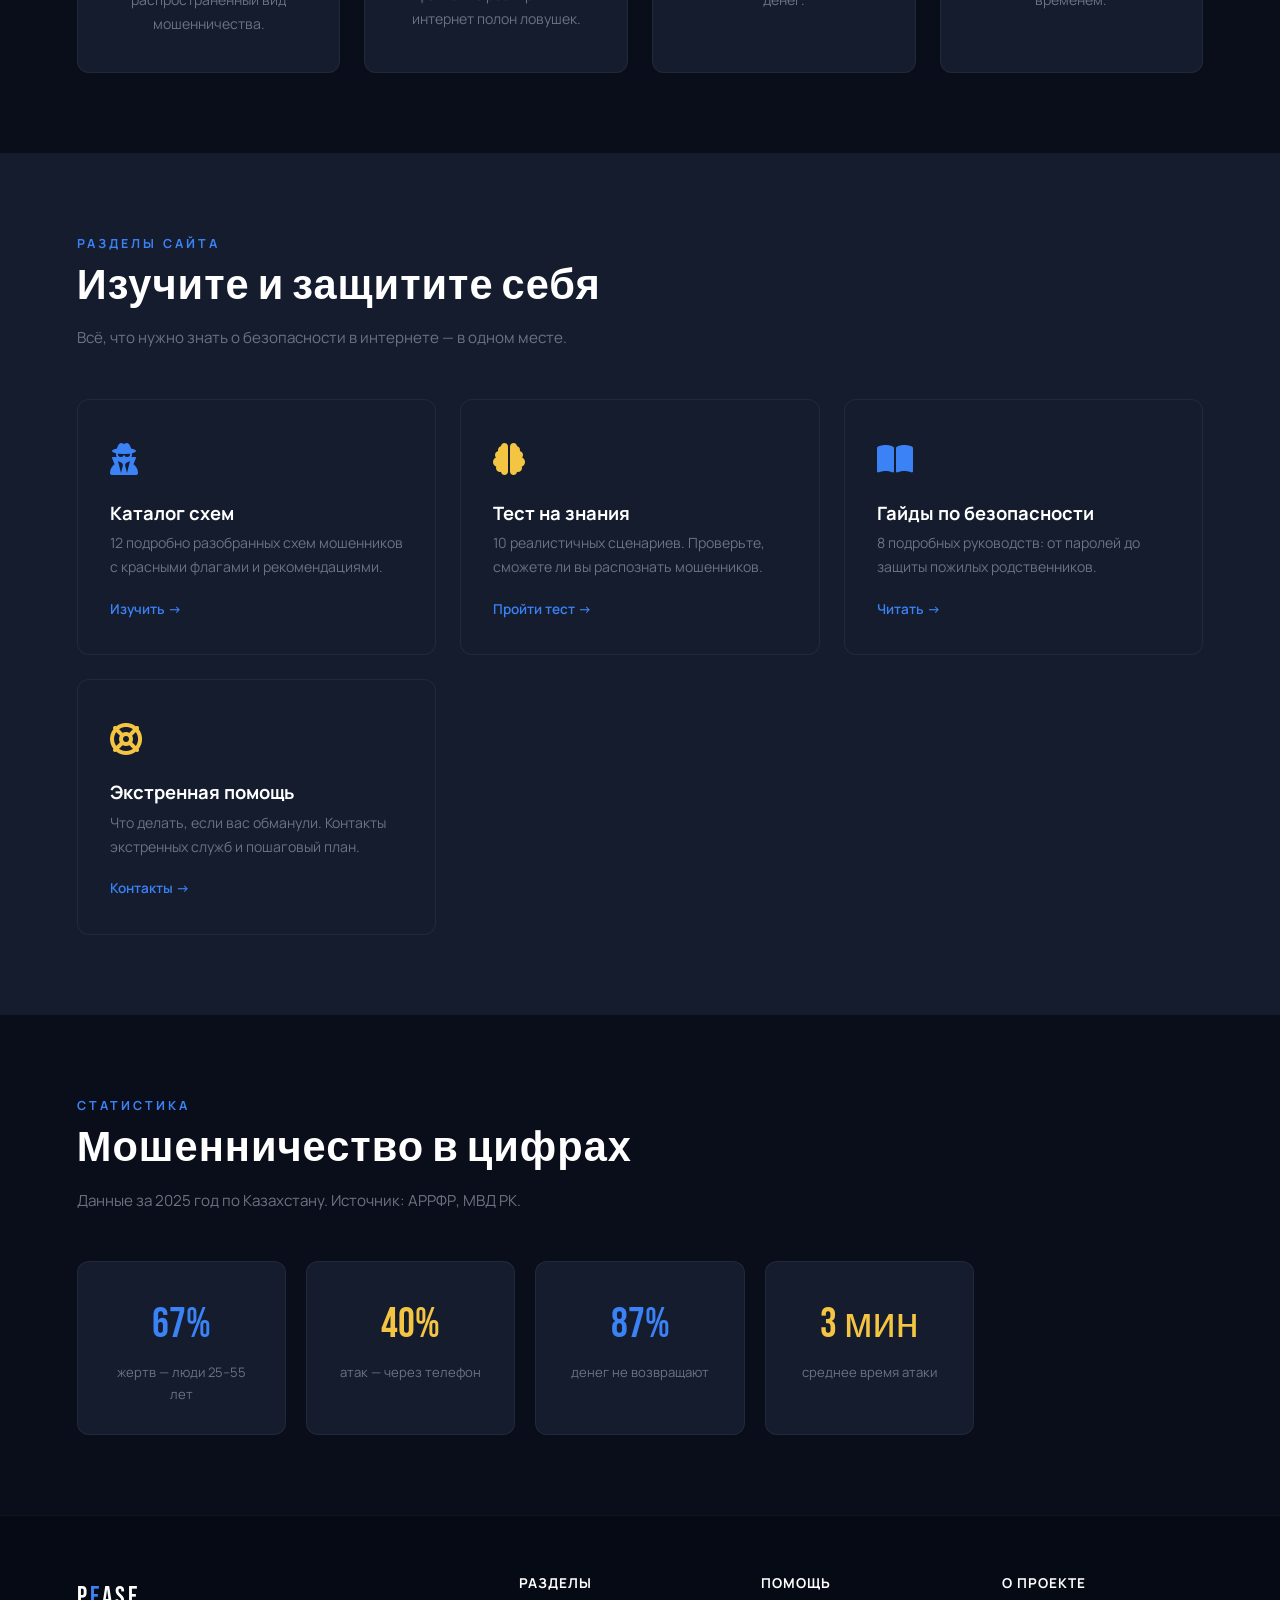
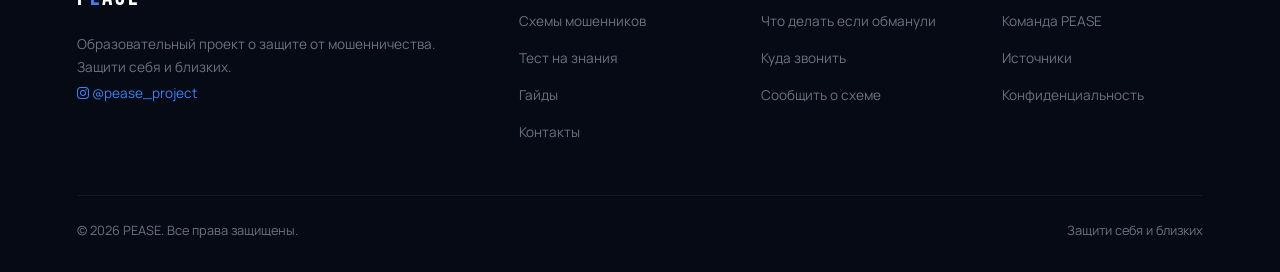
==== commit fe36ac28: "Improve mobile layout: compact grids, horizontal cards, better hero - Hero: 85vh height, better imag" ====
--- a/index.html
+++ b/index.html
@@ -75,26 +75,26 @@
   <h2 class="section-title">Каждые 9 секунд — новая жертва</h2>
   <p class="section-sub">Мошенники становятся всё изобретательнее. Знание их методов — ваша лучшая защита.</p>
 
-  <div style="display:grid; grid-template-columns:repeat(auto-fill, minmax(260px,1fr)); gap:24px;">
-    <div class="card fade-in" style="text-align:center; padding:36px 24px;">
-      <div style="font-size:40px; margin-bottom:16px; color:var(--accent-light);"><i class="fa-solid fa-mobile-screen-button"></i></div>
-      <h3 style="font-size:1.1rem; margin-bottom:10px;">Телефонные схемы</h3>
-      <p style="font-size:0.88rem; color:var(--text-muted);">Звонки от «банков», «полиции», «родственников в беде» — самый распространённый вид мошенничества.</p>
-    </div>
-    <div class="card fade-in" style="text-align:center; padding:36px 24px;">
-      <div style="font-size:40px; margin-bottom:16px; color:var(--accent-light);"><i class="fa-solid fa-laptop"></i></div>
-      <h3 style="font-size:1.1rem; margin-bottom:10px;">Онлайн-мошенничество</h3>
-      <p style="font-size:0.88rem; color:var(--text-muted);">Фишинговые сайты, поддельные магазины, фейковые розыгрыши — интернет полон ловушек.</p>
-    </div>
-    <div class="card fade-in" style="text-align:center; padding:36px 24px;">
-      <div style="font-size:40px; margin-bottom:16px; color:var(--accent-light);"><i class="fa-solid fa-coins"></i></div>
-      <h3 style="font-size:1.1rem; margin-bottom:10px;">Финансовые пирамиды</h3>
-      <p style="font-size:0.88rem; color:var(--text-muted);">Обещания «гарантированного дохода» и «инвестиций без риска» — прямой путь к потере денег.</p>
-    </div>
-    <div class="card fade-in" style="text-align:center; padding:36px 24px;">
-      <div style="font-size:40px; margin-bottom:16px; color:var(--accent-light);"><i class="fa-solid fa-robot"></i></div>
-      <h3 style="font-size:1.1rem; margin-bottom:10px;">Deepfake и ИИ</h3>
-      <p style="font-size:0.88rem; color:var(--text-muted);">Новые технологии позволяют подделывать голос и видео. Мошенники идут в ногу со временем.</p>
+  <div class="why-grid">
+    <div class="card fade-in why-card">
+      <div class="why-icon"><i class="fa-solid fa-mobile-screen-button"></i></div>
+      <h3>Телефонные схемы</h3>
+      <p>Звонки от «банков», «полиции», «родственников в беде» — самый распространённый вид мошенничества.</p>
+    </div>
+    <div class="card fade-in why-card">
+      <div class="why-icon"><i class="fa-solid fa-laptop"></i></div>
+      <h3>Онлайн-мошенничество</h3>
+      <p>Фишинговые сайты, поддельные магазины, фейковые розыгрыши — интернет полон ловушек.</p>
+    </div>
+    <div class="card fade-in why-card">
+      <div class="why-icon"><i class="fa-solid fa-coins"></i></div>
+      <h3>Финансовые пирамиды</h3>
+      <p>Обещания «гарантированного дохода» и «инвестиций без риска» — прямой путь к потере денег.</p>
+    </div>
+    <div class="card fade-in why-card">
+      <div class="why-icon"><i class="fa-solid fa-robot"></i></div>
+      <h3>Deepfake и ИИ</h3>
+      <p>Новые технологии позволяют подделывать голос и видео. Мошенники идут в ногу со временем.</p>
     </div>
   </div>
 </section>
@@ -105,30 +105,38 @@
   <h2 class="section-title">Изучите и защитите себя</h2>
   <p class="section-sub">Всё, что нужно знать о безопасности в интернете — в одном месте.</p>
 
-  <div style="display:grid; grid-template-columns:repeat(auto-fill, minmax(300px,1fr)); gap:24px;">
-    <a href="schemes.html" class="card fade-in" style="padding:32px; display:block;">
-      <div style="font-size:32px; margin-bottom:16px; color:var(--accent-light);"><i class="fa-solid fa-user-secret"></i></div>
-      <h3 style="font-size:1.15rem; margin-bottom:8px;">Каталог схем</h3>
-      <p style="font-size:0.88rem; color:var(--text-muted); margin-bottom:16px;">12 подробно разобранных схем мошенников с красными флагами и рекомендациями.</p>
-      <span style="color:var(--accent-light); font-weight:600; font-size:0.85rem;">Изучить →</span>
-    </a>
-    <a href="quiz.html" class="card fade-in" style="padding:32px; display:block;">
-      <div style="font-size:32px; margin-bottom:16px; color:var(--gold);"><i class="fa-solid fa-brain"></i></div>
-      <h3 style="font-size:1.15rem; margin-bottom:8px;">Тест на знания</h3>
-      <p style="font-size:0.88rem; color:var(--text-muted); margin-bottom:16px;">10 реалистичных сценариев. Проверьте, сможете ли вы распознать мошенников.</p>
-      <span style="color:var(--accent-light); font-weight:600; font-size:0.85rem;">Пройти тест →</span>
-    </a>
-    <a href="guides.html" class="card fade-in" style="padding:32px; display:block;">
-      <div style="font-size:32px; margin-bottom:16px; color:var(--accent-light);"><i class="fa-solid fa-book-open"></i></div>
-      <h3 style="font-size:1.15rem; margin-bottom:8px;">Гайды по безопасности</h3>
-      <p style="font-size:0.88rem; color:var(--text-muted); margin-bottom:16px;">8 подробных руководств: от паролей до защиты пожилых родственников.</p>
-      <span style="color:var(--accent-light); font-weight:600; font-size:0.85rem;">Читать →</span>
-    </a>
-    <a href="contacts.html" class="card fade-in" style="padding:32px; display:block;">
-      <div style="font-size:32px; margin-bottom:16px; color:var(--gold);"><i class="fa-solid fa-life-ring"></i></div>
-      <h3 style="font-size:1.15rem; margin-bottom:8px;">Экстренная помощь</h3>
-      <p style="font-size:0.88rem; color:var(--text-muted); margin-bottom:16px;">Что делать, если вас обманули. Контакты экстренных служб и пошаговый план.</p>
-      <span style="color:var(--accent-light); font-weight:600; font-size:0.85rem;">Контакты →</span>
+  <div class="links-grid">
+    <a href="schemes.html" class="card fade-in link-card">
+      <div class="link-icon" style="color:var(--accent-light);"><i class="fa-solid fa-user-secret"></i></div>
+      <div class="link-info">
+        <h3>Каталог схем</h3>
+        <p>12 подробно разобранных схем мошенников с красными флагами и рекомендациями.</p>
+        <span class="link-arrow">Изучить →</span>
+      </div>
+    </a>
+    <a href="quiz.html" class="card fade-in link-card">
+      <div class="link-icon" style="color:var(--gold);"><i class="fa-solid fa-brain"></i></div>
+      <div class="link-info">
+        <h3>Тест на знания</h3>
+        <p>10 реалистичных сценариев. Проверьте, сможете ли вы распознать мошенников.</p>
+        <span class="link-arrow">Пройти тест →</span>
+      </div>
+    </a>
+    <a href="guides.html" class="card fade-in link-card">
+      <div class="link-icon" style="color:var(--accent-light);"><i class="fa-solid fa-book-open"></i></div>
+      <div class="link-info">
+        <h3>Гайды по безопасности</h3>
+        <p>8 подробных руководств: от паролей до защиты пожилых родственников.</p>
+        <span class="link-arrow">Читать →</span>
+      </div>
+    </a>
+    <a href="contacts.html" class="card fade-in link-card">
+      <div class="link-icon" style="color:var(--gold);"><i class="fa-solid fa-life-ring"></i></div>
+      <div class="link-info">
+        <h3>Экстренная помощь</h3>
+        <p>Что делать, если вас обманули. Контакты экстренных служб и пошаговый план.</p>
+        <span class="link-arrow">Контакты →</span>
+      </div>
     </a>
   </div>
 </section>
@@ -139,22 +147,22 @@
   <h2 class="section-title">Мошенничество в цифрах</h2>
   <p class="section-sub">Данные за 2025 год по Казахстану. Источник: АРРФР, МВД РК.</p>
 
-  <div style="display:grid; grid-template-columns:repeat(auto-fill, minmax(200px,1fr)); gap:20px;">
-    <div class="card fade-in" style="text-align:center; padding:28px;">
-      <div style="font-family:'Bebas Neue',sans-serif; font-size:2.6rem; color:var(--accent-light);">67%</div>
-      <div style="font-size:0.82rem; color:var(--text-muted);">жертв — люди 25–55 лет</div>
-    </div>
-    <div class="card fade-in" style="text-align:center; padding:28px;">
-      <div style="font-family:'Bebas Neue',sans-serif; font-size:2.6rem; color:var(--gold);">40%</div>
-      <div style="font-size:0.82rem; color:var(--text-muted);">атак — через телефон</div>
-    </div>
-    <div class="card fade-in" style="text-align:center; padding:28px;">
-      <div style="font-family:'Bebas Neue',sans-serif; font-size:2.6rem; color:var(--accent-light);">87%</div>
-      <div style="font-size:0.82rem; color:var(--text-muted);">денег не возвращают</div>
-    </div>
-    <div class="card fade-in" style="text-align:center; padding:28px;">
-      <div style="font-family:'Bebas Neue',sans-serif; font-size:2.6rem; color:var(--gold);">3 мин</div>
-      <div style="font-size:0.82rem; color:var(--text-muted);">среднее время атаки</div>
+  <div class="num-grid">
+    <div class="card fade-in num-card">
+      <div class="num-val" style="color:var(--accent-light);">67%</div>
+      <div class="num-lbl">жертв — люди 25–55 лет</div>
+    </div>
+    <div class="card fade-in num-card">
+      <div class="num-val" style="color:var(--gold);">40%</div>
+      <div class="num-lbl">атак — через телефон</div>
+    </div>
+    <div class="card fade-in num-card">
+      <div class="num-val" style="color:var(--accent-light);">87%</div>
+      <div class="num-lbl">денег не возвращают</div>
+    </div>
+    <div class="card fade-in num-card">
+      <div class="num-val" style="color:var(--gold);">3 мин</div>
+      <div class="num-lbl">среднее время атаки</div>
     </div>
   </div>
 </section>
--- a/css/style.css
+++ b/css/style.css
@@ -1086,6 +1086,94 @@
 
 #toast.show { transform: translateY(0); opacity: 1; }
 
+/* ── WHY IT MATTERS GRID ── */
+.why-grid {
+  display: grid;
+  grid-template-columns: repeat(auto-fill, minmax(260px, 1fr));
+  gap: 24px;
+}
+
+.why-card {
+  text-align: center;
+  padding: 36px 24px;
+}
+
+.why-icon {
+  font-size: 40px;
+  margin-bottom: 16px;
+  color: var(--accent-light);
+}
+
+.why-card h3 {
+  font-family: 'Manrope', sans-serif;
+  font-size: 1.1rem;
+  margin-bottom: 10px;
+  letter-spacing: 0;
+}
+
+.why-card p {
+  font-size: 0.88rem;
+  color: var(--text-muted);
+}
+
+/* ── LINKS GRID ── */
+.links-grid {
+  display: grid;
+  grid-template-columns: repeat(auto-fill, minmax(300px, 1fr));
+  gap: 24px;
+}
+
+.link-card {
+  padding: 32px;
+  display: block;
+}
+
+.link-icon {
+  font-size: 32px;
+  margin-bottom: 16px;
+}
+
+.link-info h3 {
+  font-family: 'Manrope', sans-serif;
+  font-size: 1.15rem;
+  margin-bottom: 8px;
+  letter-spacing: 0;
+}
+
+.link-info p {
+  font-size: 0.88rem;
+  color: var(--text-muted);
+  margin-bottom: 16px;
+}
+
+.link-arrow {
+  color: var(--accent-light);
+  font-weight: 600;
+  font-size: 0.85rem;
+}
+
+/* ── NUMBER STATS GRID ── */
+.num-grid {
+  display: grid;
+  grid-template-columns: repeat(auto-fill, minmax(200px, 1fr));
+  gap: 20px;
+}
+
+.num-card {
+  text-align: center;
+  padding: 28px;
+}
+
+.num-val {
+  font-family: 'Bebas Neue', sans-serif;
+  font-size: 2.6rem;
+}
+
+.num-lbl {
+  font-size: 0.82rem;
+  color: var(--text-muted);
+}
+
 /* ── FADE-IN ANIMATION ── */
 .fade-in {
   opacity: 0;
@@ -1100,7 +1188,12 @@
 
 /* ── MOBILE ── */
 @media (max-width: 768px) {
-  :root { --section-pad: 60px 5%; }
+  :root { --section-pad: 48px 5%; }
+
+  /* Nav */
+  .nav { padding: 0 5%; height: 60px; }
+
+  .nav-logo { font-size: 1.5rem; letter-spacing: 2px; }
 
   .nav-links {
     display: none;
@@ -1110,7 +1203,7 @@
   .nav-links.open {
     display: flex;
     position: absolute;
-    top: 68px; left: 0; right: 0;
+    top: 60px; left: 0; right: 0;
     background: rgba(10,14,26,0.98);
     border-bottom: 1px solid rgba(255,255,255,0.06);
   }
@@ -1120,56 +1213,162 @@
   }
 
   .nav-links.open a {
-    display: block; padding: 14px 6%;
+    display: block; padding: 16px 6%;
+    font-size: 0.95rem;
   }
 
   .hamburger { display: flex; }
 
-  .hero { min-height: 50vh; padding: 100px 5% 40px; }
+  /* Hero base */
+  .hero { min-height: 50vh; padding: 80px 5% 32px; }
   .hero h1 { font-size: clamp(1.8rem, 8vw, 2.8rem); }
   .hero-stats { flex-wrap: wrap; gap: 20px; }
 
+  /* Hero fullimg — taller, better image positioning */
   .hero-fullimg {
-    min-height: 70vh;
-    padding: 0 5% 40px;
+    min-height: 85vh;
+    padding: 0 5% 32px;
+  }
+
+  .hero-bg-img {
+    object-position: center 20%;
+  }
+
+  .hero-overlay {
+    background: linear-gradient(
+      to top,
+      rgba(10,14,26,0.97) 0%,
+      rgba(10,14,26,0.7) 35%,
+      rgba(10,14,26,0.2) 65%,
+      transparent 100%
+    );
   }
 
   .hero-fullimg .hero-content {
     max-width: 100%;
   }
 
-  .hero-content {
-    max-width: 100%;
-  }
-
-  .hero p {
-    max-width: 100%;
-  }
-
+  .hero-fullimg .hero-badge {
+    font-size: 0.65rem;
+    padding: 4px 12px;
+    letter-spacing: 1px;
+    margin-bottom: 14px;
+  }
+
+  .hero-fullimg h1 {
+    font-size: clamp(2rem, 10vw, 3.2rem);
+    margin-bottom: 12px;
+  }
+
+  .hero-fullimg p {
+    font-size: 0.9rem;
+    margin-bottom: 20px;
+    line-height: 1.6;
+  }
+
+  /* Full-width stacked buttons */
+  .hero-fullimg .btn-group {
+    flex-direction: column;
+  }
+
+  .hero-fullimg .btn-group .btn {
+    width: 100%;
+    justify-content: center;
+    padding: 16px 28px;
+    font-size: 0.95rem;
+  }
+
+  .hero-content { max-width: 100%; }
+  .hero p { max-width: 100%; }
+
+  /* Inner page hero decor */
   .hero-decor {
     font-size: 160px;
     right: 5%;
     opacity: 0.05;
   }
 
-  .stats-bar { margin-top: -20px; padding: 0 5%; }
-  .stats-bar-inner { grid-template-columns: 1fr 1fr; gap: 12px; }
-  .stat-card { padding: 24px 14px; }
-  .stat-card .num { font-size: 2.2rem; }
-
+  /* Stats bar — compact 2-col */
+  .stats-bar { margin-top: -16px; padding: 0 5%; }
+  .stats-bar-inner { grid-template-columns: 1fr 1fr; gap: 10px; }
+  .stat-card { padding: 18px 10px; border-radius: 10px; }
+  .stat-card .stat-icon { font-size: 1.1rem; margin-bottom: 8px; }
+  .stat-card .num { font-size: 1.8rem; margin-bottom: 4px; }
+  .stat-card .lbl { font-size: 0.65rem; letter-spacing: 0.5px; }
+
+  /* Why-it-matters — compact 2-col */
+  .why-grid { grid-template-columns: 1fr 1fr; gap: 12px; }
+  .why-card { padding: 20px 14px; }
+  .why-icon { font-size: 28px; margin-bottom: 10px; }
+  .why-card h3 { font-size: 0.85rem; margin-bottom: 6px; }
+  .why-card p { font-size: 0.76rem; line-height: 1.5; }
+
+  /* Links grid — horizontal card layout on mobile */
+  .links-grid { grid-template-columns: 1fr; gap: 12px; }
+  .link-card {
+    padding: 20px;
+    display: flex;
+    align-items: center;
+    gap: 16px;
+  }
+  .link-icon {
+    font-size: 24px;
+    margin-bottom: 0;
+    flex-shrink: 0;
+    width: 48px; height: 48px;
+    border-radius: 12px;
+    background: rgba(255,255,255,0.04);
+    display: flex; align-items: center; justify-content: center;
+  }
+  .link-info { flex: 1; }
+  .link-info h3 { font-size: 0.95rem; margin-bottom: 4px; }
+  .link-info p { font-size: 0.8rem; margin-bottom: 8px; line-height: 1.5; }
+  .link-arrow { font-size: 0.8rem; }
+
+  /* Number stats — 2-col */
+  .num-grid { grid-template-columns: 1fr 1fr; gap: 12px; }
+  .num-card { padding: 20px 14px; }
+  .num-val { font-size: 2rem; }
+  .num-lbl { font-size: 0.72rem; }
+
+  /* Section spacing */
+  .section-title { font-size: clamp(1.5rem, 5vw, 2rem); margin-bottom: 10px; }
+  .section-sub { margin-bottom: 28px; font-size: 0.88rem; }
+  .section-tag { font-size: 0.7rem; letter-spacing: 2px; margin-bottom: 8px; }
+
+  /* Scheme/guide grids */
   .schemes-grid,
   .guides-grid { grid-template-columns: 1fr; }
 
   .contacts-grid { grid-template-columns: 1fr; }
-  .footer-grid { grid-template-columns: 1fr 1fr; }
+
+  /* Footer */
+  .footer { padding: 40px 5% 20px; }
+  .footer-grid { grid-template-columns: 1fr 1fr; gap: 24px; margin-bottom: 24px; }
+  .footer-brand { grid-column: 1 / -1; text-align: center; }
+  .footer-brand .nav-logo { justify-content: center; }
+  .footer-bottom {
+    flex-direction: column;
+    text-align: center;
+    gap: 6px;
+    padding-top: 16px;
+  }
+
   .form-row { grid-template-columns: 1fr; }
   .quiz-question-card { padding: 24px 18px; }
   .quiz-score { flex-direction: column; }
 }
 
 @media (max-width: 480px) {
-  .footer-grid { grid-template-columns: 1fr; }
+  .footer-grid { grid-template-columns: 1fr; text-align: center; }
+  .footer-col { text-align: center; }
   .hero-stats { justify-content: center; }
   .filter-bar { justify-content: center; }
   .stats-bar-inner { grid-template-columns: 1fr 1fr; }
-}
+
+  .why-grid { gap: 8px; }
+  .why-card { padding: 16px 10px; }
+  .why-icon { font-size: 24px; margin-bottom: 8px; }
+  .why-card h3 { font-size: 0.8rem; }
+  .why-card p { font-size: 0.72rem; }
+}
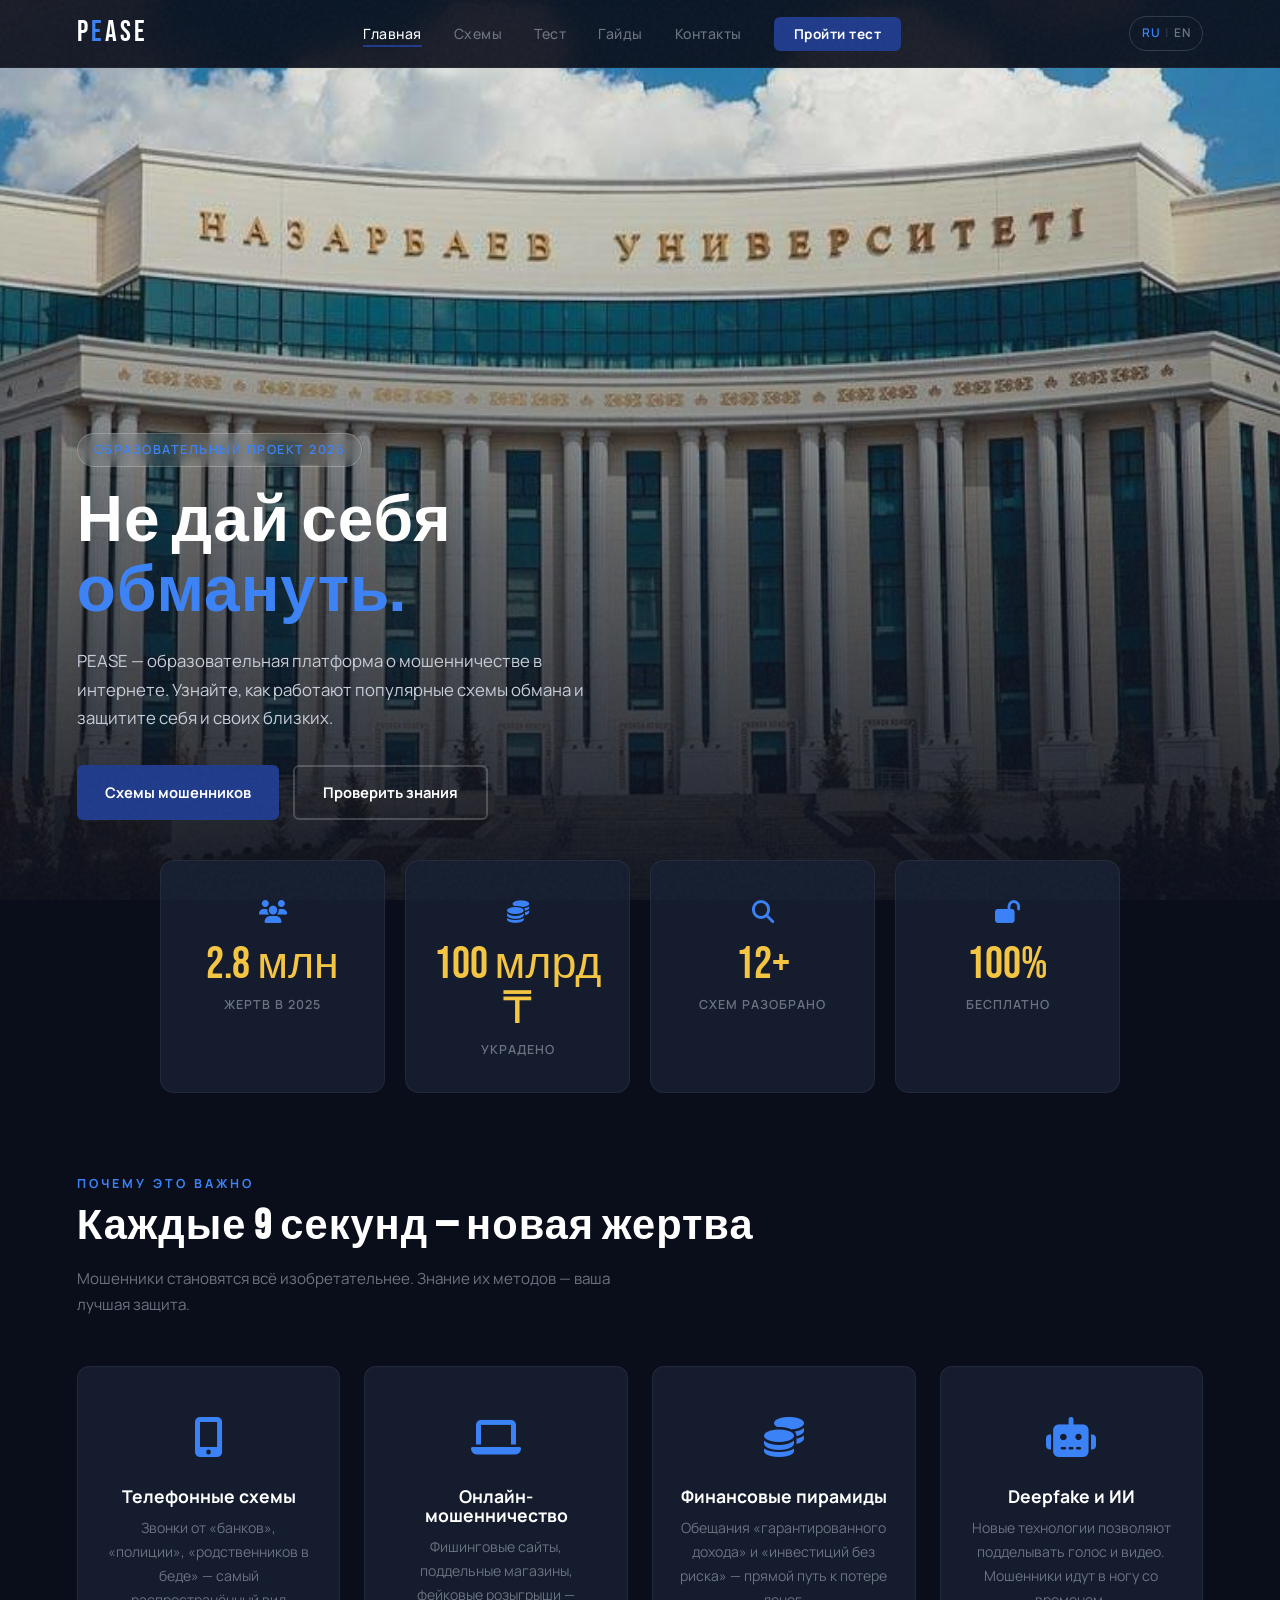
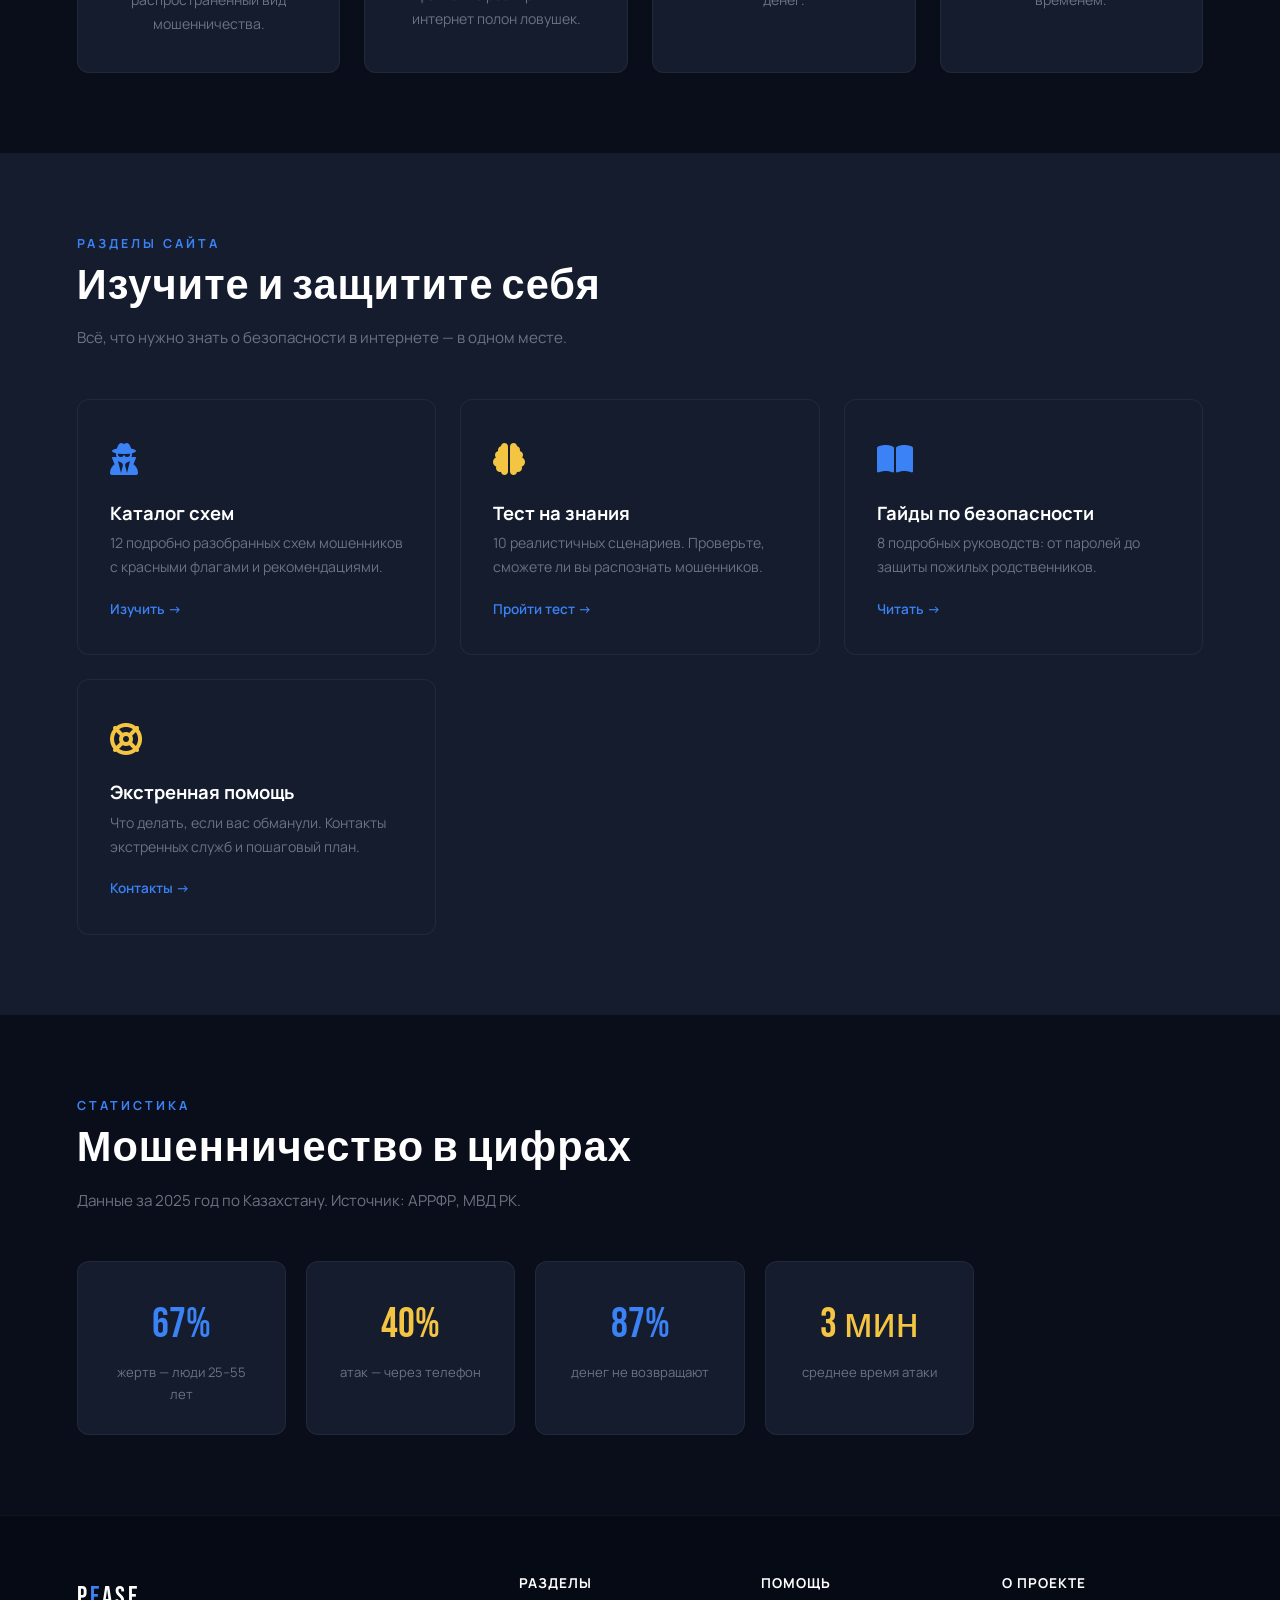
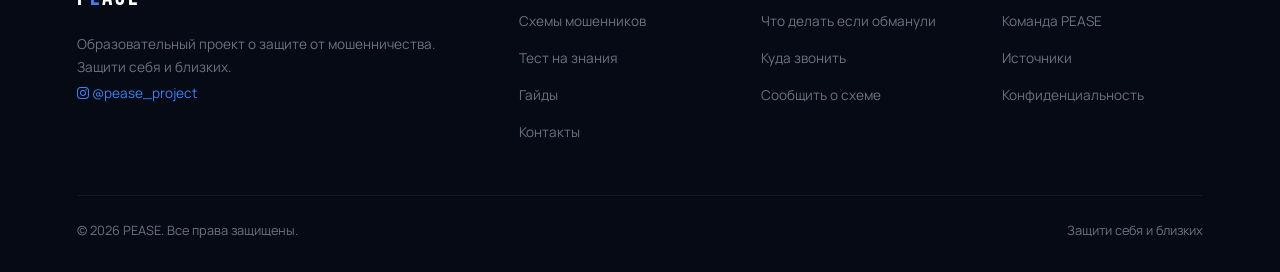
==== commit e6bd07a4: "Add RU/EN language toggle across all pages - Add js/i18n.js with complete RU and EN translations for" ====
--- a/index.html
+++ b/index.html
@@ -7,19 +7,24 @@
   <link rel="stylesheet" href="css/style.css">
   <link rel="stylesheet" href="https://cdnjs.cloudflare.com/ajax/libs/font-awesome/6.5.1/css/all.min.css">
 </head>
-<body>
+<body data-i18n-title="index_title">
 
 <!-- NAV -->
 <nav class="nav">
   <a href="index.html" class="nav-logo">P<span class="accent-letter">E</span>ASE</a>
   <ul class="nav-links" id="navLinks">
-    <li><a href="index.html" class="active">Главная</a></li>
-    <li><a href="schemes.html">Схемы</a></li>
-    <li><a href="quiz.html">Тест</a></li>
-    <li><a href="guides.html">Гайды</a></li>
-    <li><a href="contacts.html">Контакты</a></li>
-    <li><a href="quiz.html" class="nav-cta">Пройти тест</a></li>
+    <li><a href="index.html" class="active" data-i18n="nav_home">Главная</a></li>
+    <li><a href="schemes.html" data-i18n="nav_schemes">Схемы</a></li>
+    <li><a href="quiz.html" data-i18n="nav_quiz">Тест</a></li>
+    <li><a href="guides.html" data-i18n="nav_guides">Гайды</a></li>
+    <li><a href="contacts.html" data-i18n="nav_contacts">Контакты</a></li>
+    <li><a href="quiz.html" class="nav-cta" data-i18n="nav_cta">Пройти тест</a></li>
   </ul>
+  <div class="lang-toggle" id="langToggle">
+    <span class="lang-option active" data-lang="ru">RU</span>
+    <span class="lang-sep">|</span>
+    <span class="lang-option" data-lang="en">EN</span>
+  </div>
   <button class="hamburger" id="hamburger" aria-label="Меню">
     <span></span><span></span><span></span>
   </button>
@@ -30,15 +35,15 @@
   <img src="images/NUimage.jpeg" alt="Назарбаев Университет" class="hero-bg-img">
   <div class="hero-overlay"></div>
   <div class="hero-content">
-    <div class="hero-badge">Образовательный проект 2026</div>
-    <h1>Не дай себя<br><span class="accent">обмануть.</span></h1>
-    <p>
+    <div class="hero-badge" data-i18n="index_hero_badge">Образовательный проект 2026</div>
+    <h1 data-i18n="index_hero_h1">Не дай себя<br><span class="accent">обмануть.</span></h1>
+    <p data-i18n="index_hero_p">
       PEASE — образовательная платформа о мошенничестве в интернете.
       Узнайте, как работают популярные схемы обмана и защитите себя и своих близких.
     </p>
     <div class="btn-group">
-      <a href="schemes.html" class="btn btn-accent">Схемы мошенников</a>
-      <a href="quiz.html" class="btn btn-outline">Проверить знания</a>
+      <a href="schemes.html" class="btn btn-accent" data-i18n="index_hero_btn1">Схемы мошенников</a>
+      <a href="quiz.html" class="btn btn-outline" data-i18n="index_hero_btn2">Проверить знания</a>
     </div>
   </div>
 </section>
@@ -48,94 +53,94 @@
   <div class="stats-bar-inner">
     <div class="stat-card fade-in">
       <div class="stat-icon"><i class="fa-solid fa-users"></i></div>
-      <div class="num">2.8 млн</div>
-      <div class="lbl">Жертв в 2025</div>
+      <div class="num" data-i18n="index_stat1_num">2.8 млн</div>
+      <div class="lbl" data-i18n="index_stat1_lbl">Жертв в 2025</div>
     </div>
     <div class="stat-card fade-in">
       <div class="stat-icon gold"><i class="fa-solid fa-coins"></i></div>
-      <div class="num blue">100 млрд ₸</div>
-      <div class="lbl">Украдено</div>
+      <div class="num blue" data-i18n="index_stat2_num">100 млрд ₸</div>
+      <div class="lbl" data-i18n="index_stat2_lbl">Украдено</div>
     </div>
     <div class="stat-card fade-in">
       <div class="stat-icon"><i class="fa-solid fa-magnifying-glass"></i></div>
       <div class="num">12+</div>
-      <div class="lbl">Схем разобрано</div>
+      <div class="lbl" data-i18n="index_stat3_lbl">Схем разобрано</div>
     </div>
     <div class="stat-card fade-in">
       <div class="stat-icon gold"><i class="fa-solid fa-lock-open"></i></div>
       <div class="num blue">100%</div>
-      <div class="lbl">Бесплатно</div>
+      <div class="lbl" data-i18n="index_stat4_lbl">Бесплатно</div>
     </div>
   </div>
 </div>
 
 <!-- WHY IT MATTERS -->
 <section>
-  <div class="section-tag">Почему это важно</div>
-  <h2 class="section-title">Каждые 9 секунд — новая жертва</h2>
-  <p class="section-sub">Мошенники становятся всё изобретательнее. Знание их методов — ваша лучшая защита.</p>
+  <div class="section-tag" data-i18n="index_why_tag">Почему это важно</div>
+  <h2 class="section-title" data-i18n="index_why_h2">Каждые 9 секунд — новая жертва</h2>
+  <p class="section-sub" data-i18n="index_why_sub">Мошенники становятся всё изобретательнее. Знание их методов — ваша лучшая защита.</p>
 
   <div class="why-grid">
     <div class="card fade-in why-card">
       <div class="why-icon"><i class="fa-solid fa-mobile-screen-button"></i></div>
-      <h3>Телефонные схемы</h3>
-      <p>Звонки от «банков», «полиции», «родственников в беде» — самый распространённый вид мошенничества.</p>
+      <h3 data-i18n="index_why1_h3">Телефонные схемы</h3>
+      <p data-i18n="index_why1_p">Звонки от «банков», «полиции», «родственников в беде» — самый распространённый вид мошенничества.</p>
     </div>
     <div class="card fade-in why-card">
       <div class="why-icon"><i class="fa-solid fa-laptop"></i></div>
-      <h3>Онлайн-мошенничество</h3>
-      <p>Фишинговые сайты, поддельные магазины, фейковые розыгрыши — интернет полон ловушек.</p>
+      <h3 data-i18n="index_why2_h3">Онлайн-мошенничество</h3>
+      <p data-i18n="index_why2_p">Фишинговые сайты, поддельные магазины, фейковые розыгрыши — интернет полон ловушек.</p>
     </div>
     <div class="card fade-in why-card">
       <div class="why-icon"><i class="fa-solid fa-coins"></i></div>
-      <h3>Финансовые пирамиды</h3>
-      <p>Обещания «гарантированного дохода» и «инвестиций без риска» — прямой путь к потере денег.</p>
+      <h3 data-i18n="index_why3_h3">Финансовые пирамиды</h3>
+      <p data-i18n="index_why3_p">Обещания «гарантированного дохода» и «инвестиций без риска» — прямой путь к потере денег.</p>
     </div>
     <div class="card fade-in why-card">
       <div class="why-icon"><i class="fa-solid fa-robot"></i></div>
-      <h3>Deepfake и ИИ</h3>
-      <p>Новые технологии позволяют подделывать голос и видео. Мошенники идут в ногу со временем.</p>
+      <h3 data-i18n="index_why4_h3">Deepfake и ИИ</h3>
+      <p data-i18n="index_why4_p">Новые технологии позволяют подделывать голос и видео. Мошенники идут в ногу со временем.</p>
     </div>
   </div>
 </section>
 
 <!-- QUICK LINKS -->
 <section style="background:var(--card-bg);">
-  <div class="section-tag">Разделы сайта</div>
-  <h2 class="section-title">Изучите и защитите себя</h2>
-  <p class="section-sub">Всё, что нужно знать о безопасности в интернете — в одном месте.</p>
+  <div class="section-tag" data-i18n="index_links_tag">Разделы сайта</div>
+  <h2 class="section-title" data-i18n="index_links_h2">Изучите и защитите себя</h2>
+  <p class="section-sub" data-i18n="index_links_sub">Всё, что нужно знать о безопасности в интернете — в одном месте.</p>
 
   <div class="links-grid">
     <a href="schemes.html" class="card fade-in link-card">
       <div class="link-icon" style="color:var(--accent-light);"><i class="fa-solid fa-user-secret"></i></div>
       <div class="link-info">
-        <h3>Каталог схем</h3>
-        <p>12 подробно разобранных схем мошенников с красными флагами и рекомендациями.</p>
-        <span class="link-arrow">Изучить →</span>
+        <h3 data-i18n="index_link1_h3">Каталог схем</h3>
+        <p data-i18n="index_link1_p">12 подробно разобранных схем мошенников с красными флагами и рекомендациями.</p>
+        <span class="link-arrow" data-i18n="index_link1_arrow">Изучить →</span>
       </div>
     </a>
     <a href="quiz.html" class="card fade-in link-card">
       <div class="link-icon" style="color:var(--gold);"><i class="fa-solid fa-brain"></i></div>
       <div class="link-info">
-        <h3>Тест на знания</h3>
-        <p>10 реалистичных сценариев. Проверьте, сможете ли вы распознать мошенников.</p>
-        <span class="link-arrow">Пройти тест →</span>
+        <h3 data-i18n="index_link2_h3">Тест на знания</h3>
+        <p data-i18n="index_link2_p">10 реалистичных сценариев. Проверьте, сможете ли вы распознать мошенников.</p>
+        <span class="link-arrow" data-i18n="index_link2_arrow">Пройти тест →</span>
       </div>
     </a>
     <a href="guides.html" class="card fade-in link-card">
       <div class="link-icon" style="color:var(--accent-light);"><i class="fa-solid fa-book-open"></i></div>
       <div class="link-info">
-        <h3>Гайды по безопасности</h3>
-        <p>8 подробных руководств: от паролей до защиты пожилых родственников.</p>
-        <span class="link-arrow">Читать →</span>
+        <h3 data-i18n="index_link3_h3">Гайды по безопасности</h3>
+        <p data-i18n="index_link3_p">8 подробных руководств: от паролей до защиты пожилых родственников.</p>
+        <span class="link-arrow" data-i18n="index_link3_arrow">Читать →</span>
       </div>
     </a>
     <a href="contacts.html" class="card fade-in link-card">
       <div class="link-icon" style="color:var(--gold);"><i class="fa-solid fa-life-ring"></i></div>
       <div class="link-info">
-        <h3>Экстренная помощь</h3>
-        <p>Что делать, если вас обманули. Контакты экстренных служб и пошаговый план.</p>
-        <span class="link-arrow">Контакты →</span>
+        <h3 data-i18n="index_link4_h3">Экстренная помощь</h3>
+        <p data-i18n="index_link4_p">Что делать, если вас обманули. Контакты экстренных служб и пошаговый план.</p>
+        <span class="link-arrow" data-i18n="index_link4_arrow">Контакты →</span>
       </div>
     </a>
   </div>
@@ -143,26 +148,26 @@
 
 <!-- STATS SECTION -->
 <section>
-  <div class="section-tag">Статистика</div>
-  <h2 class="section-title">Мошенничество в цифрах</h2>
-  <p class="section-sub">Данные за 2025 год по Казахстану. Источник: АРРФР, МВД РК.</p>
+  <div class="section-tag" data-i18n="index_stats_tag">Статистика</div>
+  <h2 class="section-title" data-i18n="index_stats_h2">Мошенничество в цифрах</h2>
+  <p class="section-sub" data-i18n="index_stats_sub">Данные за 2025 год по Казахстану. Источник: АРРФР, МВД РК.</p>
 
   <div class="num-grid">
     <div class="card fade-in num-card">
       <div class="num-val" style="color:var(--accent-light);">67%</div>
-      <div class="num-lbl">жертв — люди 25–55 лет</div>
+      <div class="num-lbl" data-i18n="index_num1_lbl">жертв — люди 25–55 лет</div>
     </div>
     <div class="card fade-in num-card">
       <div class="num-val" style="color:var(--gold);">40%</div>
-      <div class="num-lbl">атак — через телефон</div>
+      <div class="num-lbl" data-i18n="index_num2_lbl">атак — через телефон</div>
     </div>
     <div class="card fade-in num-card">
       <div class="num-val" style="color:var(--accent-light);">87%</div>
-      <div class="num-lbl">денег не возвращают</div>
+      <div class="num-lbl" data-i18n="index_num3_lbl">денег не возвращают</div>
     </div>
     <div class="card fade-in num-card">
       <div class="num-val" style="color:var(--gold);">3 мин</div>
-      <div class="num-lbl">среднее время атаки</div>
+      <div class="num-lbl" data-i18n="index_num4_lbl">среднее время атаки</div>
     </div>
   </div>
 </section>
@@ -172,41 +177,42 @@
   <div class="footer-grid">
     <div class="footer-brand">
       <a href="index.html" class="nav-logo" style="font-size:1.6rem;">P<span class="accent-letter">E</span>ASE</a>
-      <p>Образовательный проект о защите от мошенничества. Защити себя и близких.</p>
+      <p data-i18n="footer_tagline">Образовательный проект о защите от мошенничества. Защити себя и близких.</p>
       <a href="https://www.instagram.com/pease_project" target="_blank" rel="noopener" style="color:var(--accent-light); font-size:0.85rem; text-decoration:none;"><i class="fa-brands fa-instagram"></i> @pease_project</a>
     </div>
     <div class="footer-col">
-      <h4>Разделы</h4>
+      <h4 data-i18n="footer_sections">Разделы</h4>
       <ul>
-        <li><a href="schemes.html">Схемы мошенников</a></li>
-        <li><a href="quiz.html">Тест на знания</a></li>
-        <li><a href="guides.html">Гайды</a></li>
-        <li><a href="contacts.html">Контакты</a></li>
+        <li><a href="schemes.html" data-i18n="footer_link_schemes">Схемы мошенников</a></li>
+        <li><a href="quiz.html" data-i18n="footer_link_quiz">Тест на знания</a></li>
+        <li><a href="guides.html" data-i18n="footer_link_guides">Гайды</a></li>
+        <li><a href="contacts.html" data-i18n="footer_link_contacts">Контакты</a></li>
       </ul>
     </div>
     <div class="footer-col">
-      <h4>Помощь</h4>
+      <h4 data-i18n="footer_help">Помощь</h4>
       <ul>
-        <li><a href="contacts.html">Что делать если обманули</a></li>
-        <li><a href="contacts.html">Куда звонить</a></li>
-        <li><a href="contacts.html">Сообщить о схеме</a></li>
+        <li><a href="contacts.html" data-i18n="footer_help1">Что делать если обманули</a></li>
+        <li><a href="contacts.html" data-i18n="footer_help2">Куда звонить</a></li>
+        <li><a href="contacts.html" data-i18n="footer_help3">Сообщить о схеме</a></li>
       </ul>
     </div>
     <div class="footer-col">
-      <h4>О проекте</h4>
+      <h4 data-i18n="footer_about">О проекте</h4>
       <ul>
-        <li><a href="team.html">Команда PEASE</a></li>
-        <li><a href="sources.html">Источники</a></li>
-        <li><a href="privacy.html">Конфиденциальность</a></li>
+        <li><a href="team.html" data-i18n="footer_about_team">Команда PEASE</a></li>
+        <li><a href="sources.html" data-i18n="footer_about_sources">Источники</a></li>
+        <li><a href="privacy.html" data-i18n="footer_about_privacy">Конфиденциальность</a></li>
       </ul>
     </div>
   </div>
   <div class="footer-bottom">
-    <span>&copy; 2026 PEASE. Все права защищены.</span>
-    <span>Защити себя и близких</span>
+    <span data-i18n="footer_copyright">&copy; 2026 PEASE. Все права защищены.</span>
+    <span data-i18n="footer_slogan">Защити себя и близких</span>
   </div>
 </footer>
 
+<script src="js/i18n.js"></script>
 <script src="js/main.js"></script>
 </body>
 </html>
--- a/css/style.css
+++ b/css/style.css
@@ -126,6 +126,20 @@
 .hamburger.active span:nth-child(1) { transform: rotate(45deg) translate(5px, 5px); }
 .hamburger.active span:nth-child(2) { opacity: 0; }
 .hamburger.active span:nth-child(3) { transform: rotate(-45deg) translate(5px, -5px); }
+
+/* ── Language Toggle ── */
+.lang-toggle {
+  background: none; border: 1px solid rgba(255,255,255,0.15);
+  border-radius: 20px; padding: 4px 12px; cursor: pointer;
+  font-size: 0.75rem; font-weight: 600; letter-spacing: 0.05em;
+  color: var(--text-muted); display: flex; align-items: center; gap: 5px;
+  transition: border-color 0.2s; font-family: 'Manrope', sans-serif;
+  margin-left: 12px;
+}
+.lang-toggle:hover { border-color: var(--accent-light); }
+.lang-sep { opacity: 0.3; }
+.lang-option { cursor: pointer; transition: color 0.2s; padding: 2px 0; }
+.lang-option.active { color: var(--accent-light); }
 
 /* ── HERO (shared base) ── */
 .hero {
@@ -1213,7 +1227,7 @@
   }
 
   .nav-links.open a {
-    display: block; padding: 16px 6%;
+    display: block; padding: 16px;
     font-size: 0.95rem;
   }
 
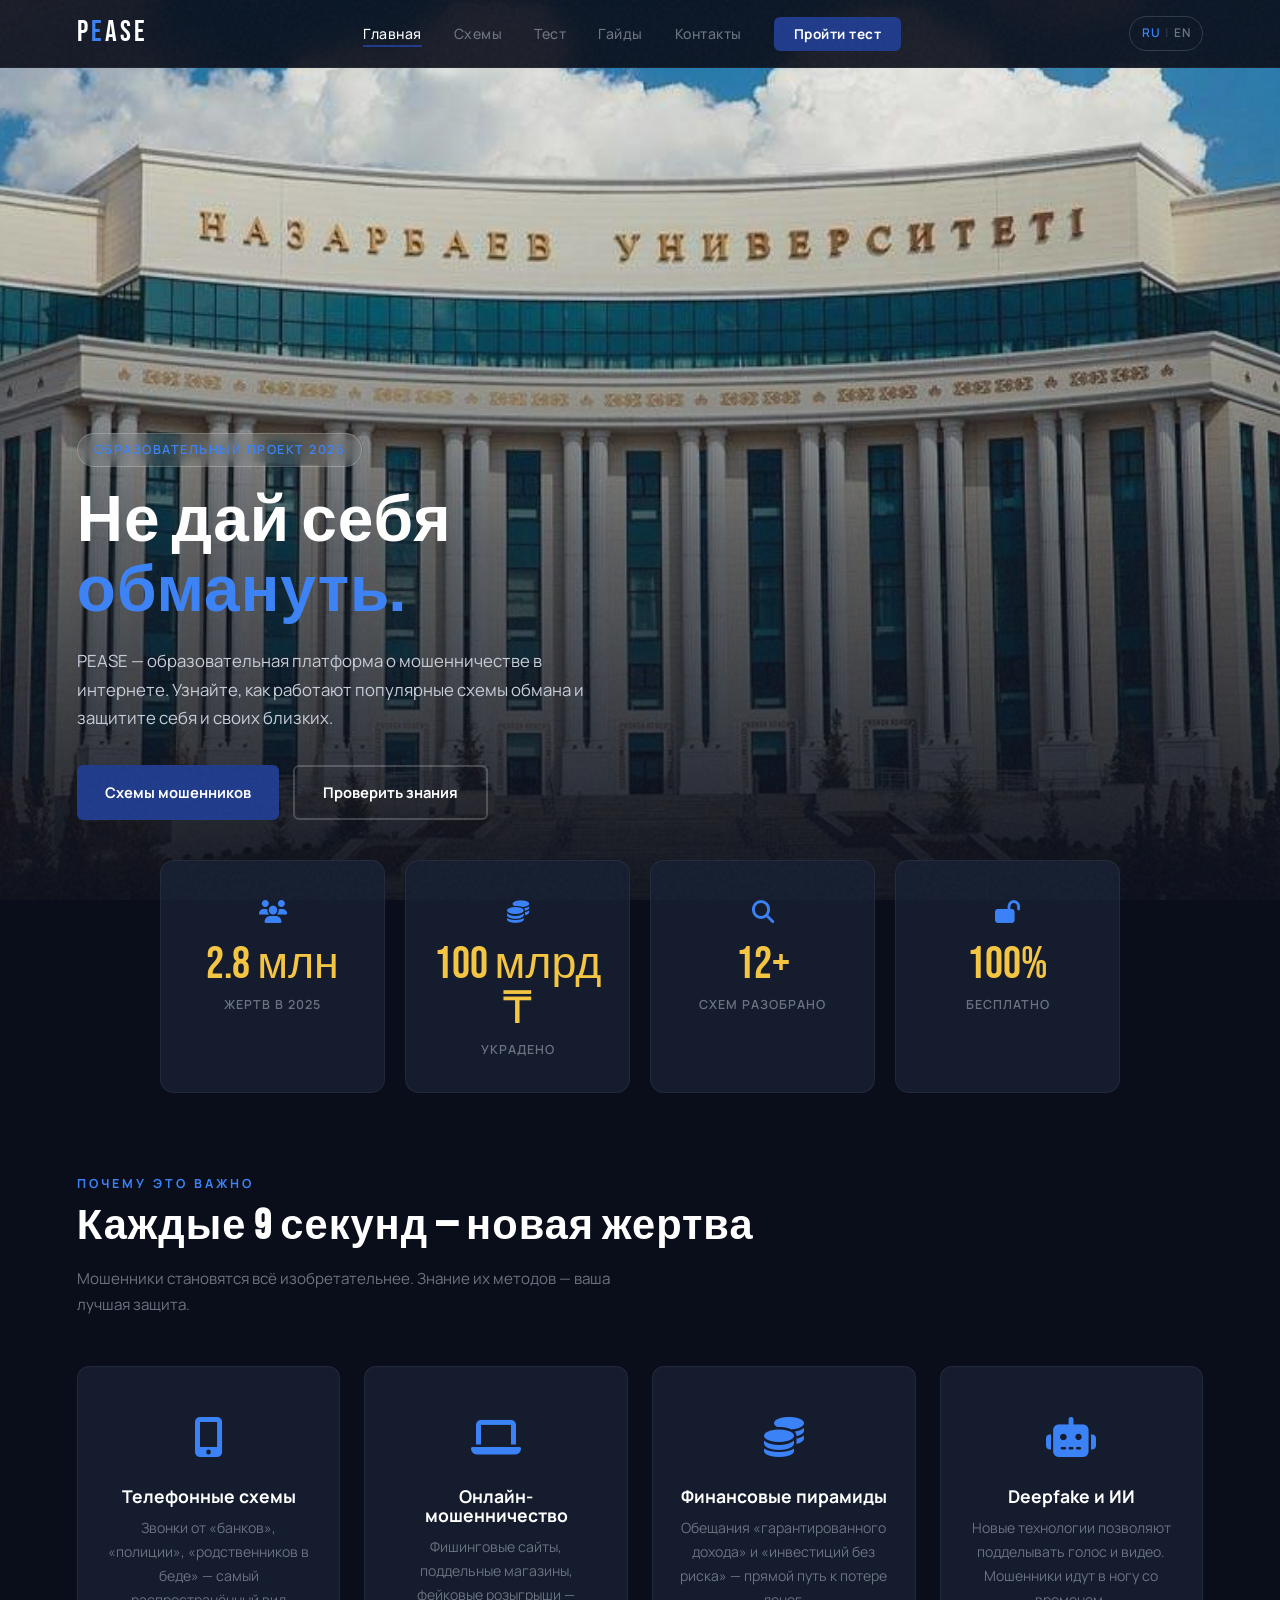
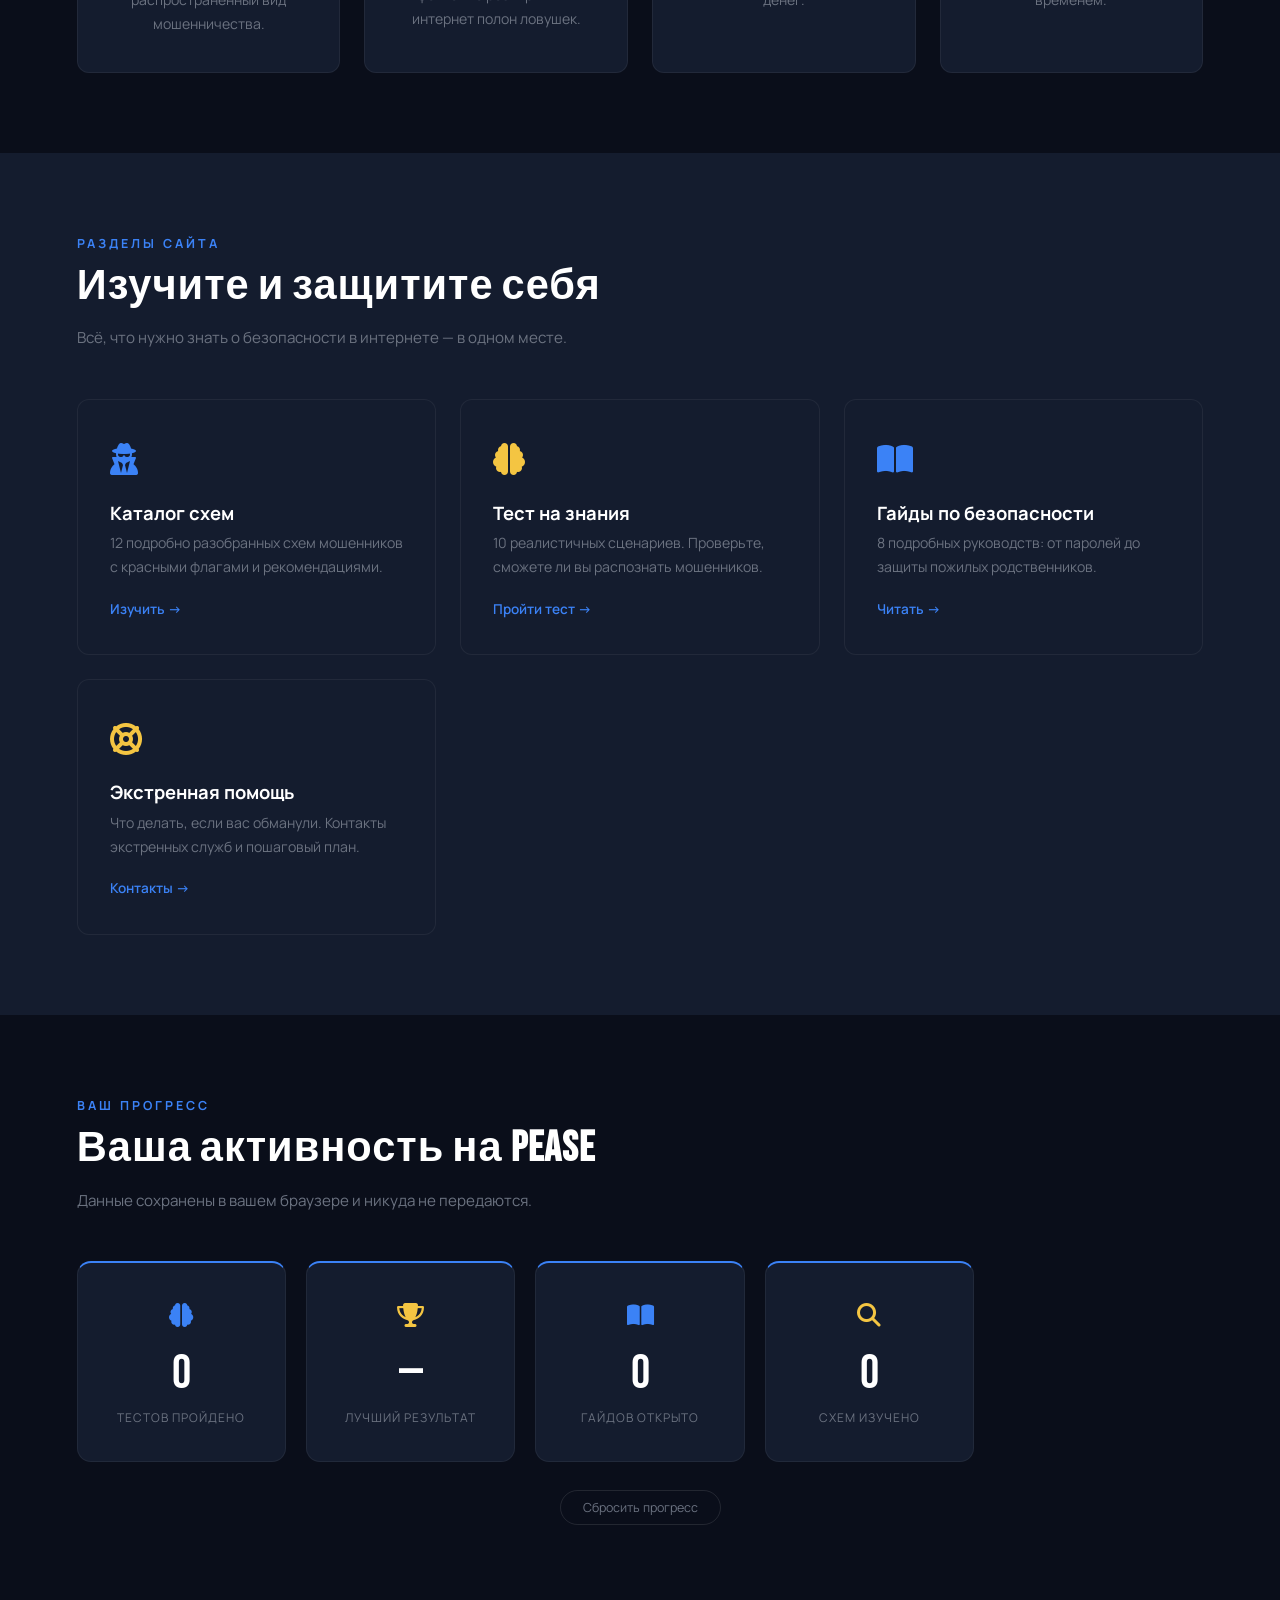
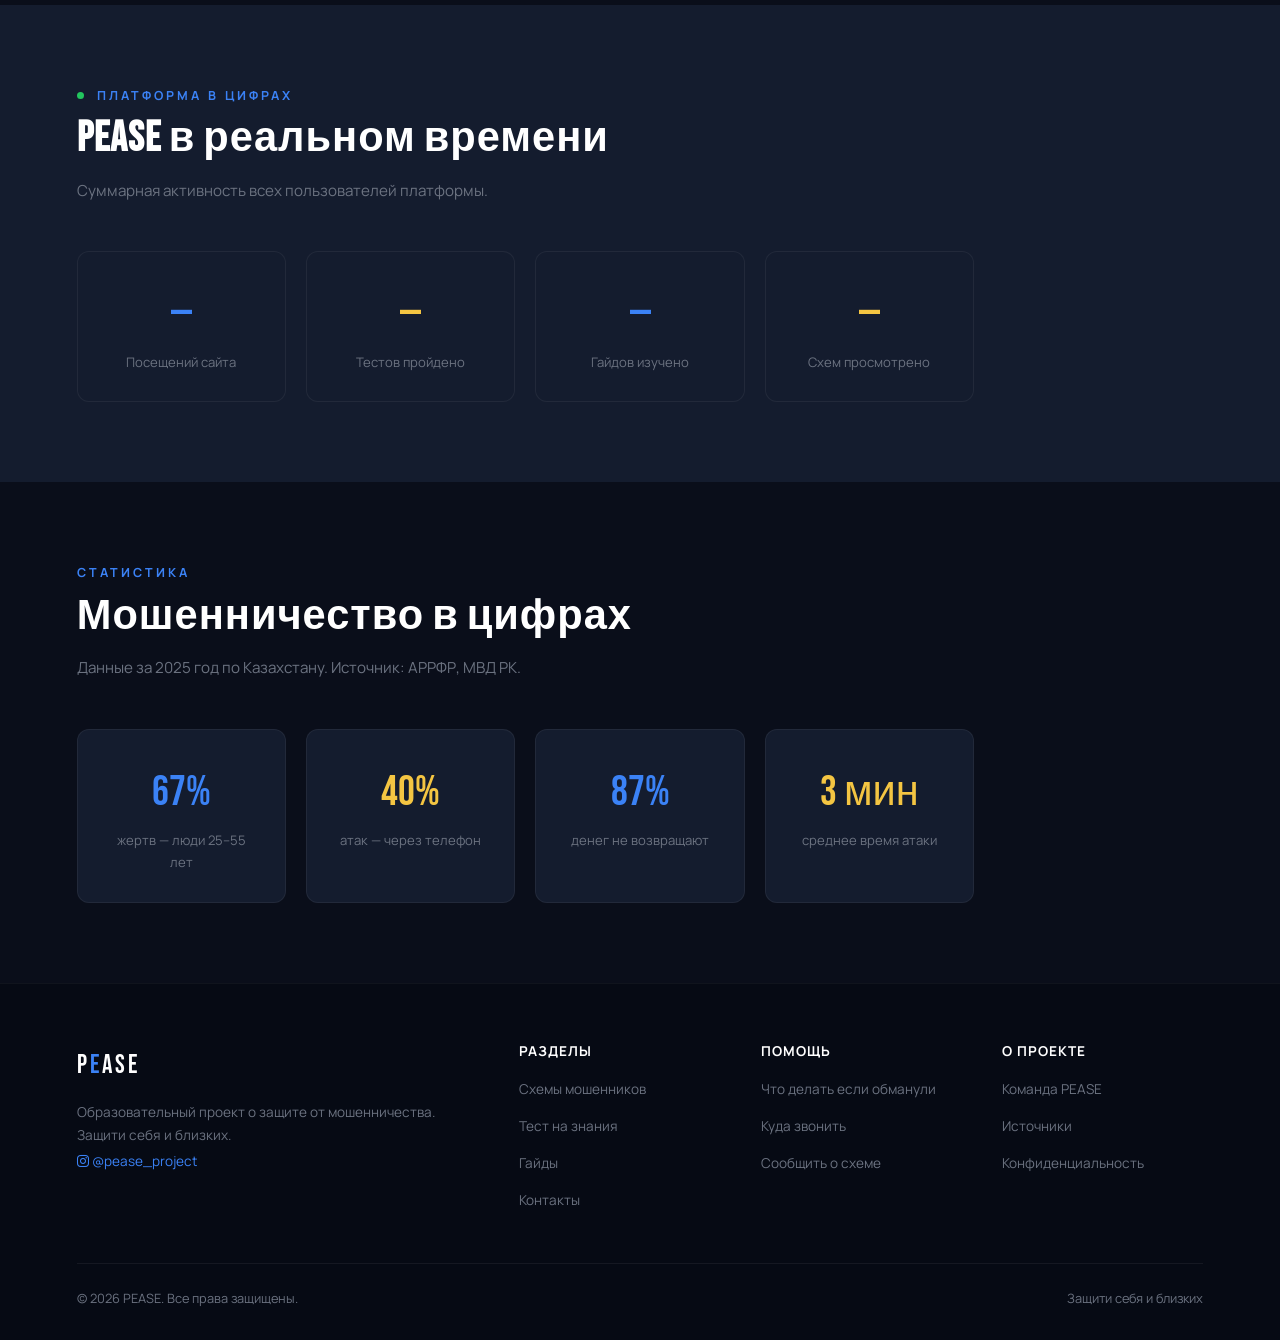
==== commit d599f07b: "feat: add user progress & live platform stats sections - Add "Ваш прогресс" section on index.html tr" ====
--- a/index.html
+++ b/index.html
@@ -146,6 +146,69 @@
   </div>
 </section>
 
+<!-- USER PROGRESS -->
+<section>
+  <div class="section-tag" data-i18n="index_progress_tag">Ваш прогресс</div>
+  <h2 class="section-title" data-i18n="index_progress_h2">Ваша активность на PEASE</h2>
+  <p class="section-sub" data-i18n="index_progress_sub">Данные сохранены в вашем браузере и никуда не передаются.</p>
+
+  <div class="progress-grid">
+    <div class="progress-stat-card fade-in">
+      <div class="ps-icon"><i class="fa-solid fa-brain"></i></div>
+      <div class="ps-val" id="statQuizAttempts">0</div>
+      <div class="ps-lbl" data-i18n="progress_quiz_attempts">Тестов пройдено</div>
+    </div>
+    <div class="progress-stat-card fade-in">
+      <div class="ps-icon gold"><i class="fa-solid fa-trophy"></i></div>
+      <div class="ps-val" id="statBestScore">—</div>
+      <div class="ps-lbl" data-i18n="progress_best_score">Лучший результат</div>
+    </div>
+    <div class="progress-stat-card fade-in">
+      <div class="ps-icon"><i class="fa-solid fa-book-open"></i></div>
+      <div class="ps-val" id="statGuidesRead">0</div>
+      <div class="ps-lbl" data-i18n="progress_guides_read">Гайдов открыто</div>
+    </div>
+    <div class="progress-stat-card fade-in">
+      <div class="ps-icon gold"><i class="fa-solid fa-magnifying-glass"></i></div>
+      <div class="ps-val" id="statSchemesViewed">0</div>
+      <div class="ps-lbl" data-i18n="progress_schemes_viewed">Схем изучено</div>
+    </div>
+  </div>
+
+  <div style="text-align:center; margin-top:28px;">
+    <button class="btn-reset-progress" id="resetProgress" data-i18n="progress_reset">Сбросить прогресс</button>
+  </div>
+</section>
+
+<!-- PLATFORM STATS -->
+<section style="background:var(--card-bg);">
+  <div class="section-tag">
+    <span class="live-dot"></span>
+    <span data-i18n="platform_tag">Платформа в цифрах</span>
+  </div>
+  <h2 class="section-title" data-i18n="platform_h2">PEASE в реальном времени</h2>
+  <p class="section-sub" data-i18n="platform_sub">Суммарная активность всех пользователей платформы.</p>
+
+  <div class="num-grid">
+    <div class="card fade-in num-card">
+      <div class="num-val" style="color:var(--accent-light);" id="globalVisits">—</div>
+      <div class="num-lbl" data-i18n="platform_visits">Посещений сайта</div>
+    </div>
+    <div class="card fade-in num-card">
+      <div class="num-val" style="color:var(--gold);" id="globalQuizCompletions">—</div>
+      <div class="num-lbl" data-i18n="platform_quiz">Тестов пройдено</div>
+    </div>
+    <div class="card fade-in num-card">
+      <div class="num-val" style="color:var(--accent-light);" id="globalGuidesOpened">—</div>
+      <div class="num-lbl" data-i18n="platform_guides">Гайдов изучено</div>
+    </div>
+    <div class="card fade-in num-card">
+      <div class="num-val" style="color:var(--gold);" id="globalSchemesViewed">—</div>
+      <div class="num-lbl" data-i18n="platform_schemes">Схем просмотрено</div>
+    </div>
+  </div>
+</section>
+
 <!-- STATS SECTION -->
 <section>
   <div class="section-tag" data-i18n="index_stats_tag">Статистика</div>
--- a/css/style.css
+++ b/css/style.css
@@ -1373,6 +1373,89 @@
   .quiz-score { flex-direction: column; }
 }
 
+/* ── LIVE DOT (Platform Stats) ── */
+.live-dot {
+  display: inline-block;
+  width: 7px;
+  height: 7px;
+  background: #22c55e;
+  border-radius: 50%;
+  margin-right: 7px;
+  vertical-align: middle;
+  position: relative;
+  top: -1px;
+  box-shadow: 0 0 0 0 rgba(34,197,94,0.5);
+  animation: livePulse 2s infinite;
+}
+
+@keyframes livePulse {
+  0%   { box-shadow: 0 0 0 0 rgba(34,197,94,0.55); }
+  70%  { box-shadow: 0 0 0 7px rgba(34,197,94,0); }
+  100% { box-shadow: 0 0 0 0 rgba(34,197,94,0); }
+}
+
+/* ── USER PROGRESS SECTION ── */
+.progress-grid {
+  display: grid;
+  grid-template-columns: repeat(auto-fill, minmax(200px, 1fr));
+  gap: 20px;
+}
+
+.progress-stat-card {
+  background: var(--card-bg);
+  border: 1px solid var(--card-border);
+  border-top: 2px solid var(--accent-light);
+  border-radius: 14px;
+  padding: 32px 24px;
+  text-align: center;
+  transition: transform 0.3s, box-shadow 0.3s;
+}
+
+.progress-stat-card:hover {
+  transform: translateY(-4px);
+  box-shadow: 0 12px 40px rgba(0,0,0,0.3);
+}
+
+.ps-icon {
+  font-size: 1.5rem;
+  color: var(--accent-light);
+  margin-bottom: 14px;
+}
+
+.ps-icon.gold { color: var(--gold); }
+
+.ps-val {
+  font-family: 'Bebas Neue', sans-serif;
+  font-size: 3rem;
+  color: var(--white);
+  line-height: 1;
+  margin-bottom: 10px;
+}
+
+.ps-lbl {
+  font-size: 0.75rem;
+  color: var(--text-muted);
+  text-transform: uppercase;
+  letter-spacing: 1px;
+}
+
+.btn-reset-progress {
+  background: none;
+  border: 1px solid rgba(255,255,255,0.1);
+  color: var(--text-muted);
+  font-family: 'Manrope', sans-serif;
+  font-size: 0.78rem;
+  padding: 8px 22px;
+  border-radius: 20px;
+  cursor: pointer;
+  transition: color 0.2s, border-color 0.2s;
+}
+
+.btn-reset-progress:hover {
+  color: var(--text);
+  border-color: rgba(255,255,255,0.3);
+}
+
 @media (max-width: 480px) {
   .footer-grid { grid-template-columns: 1fr; text-align: center; }
   .footer-col { text-align: center; }
